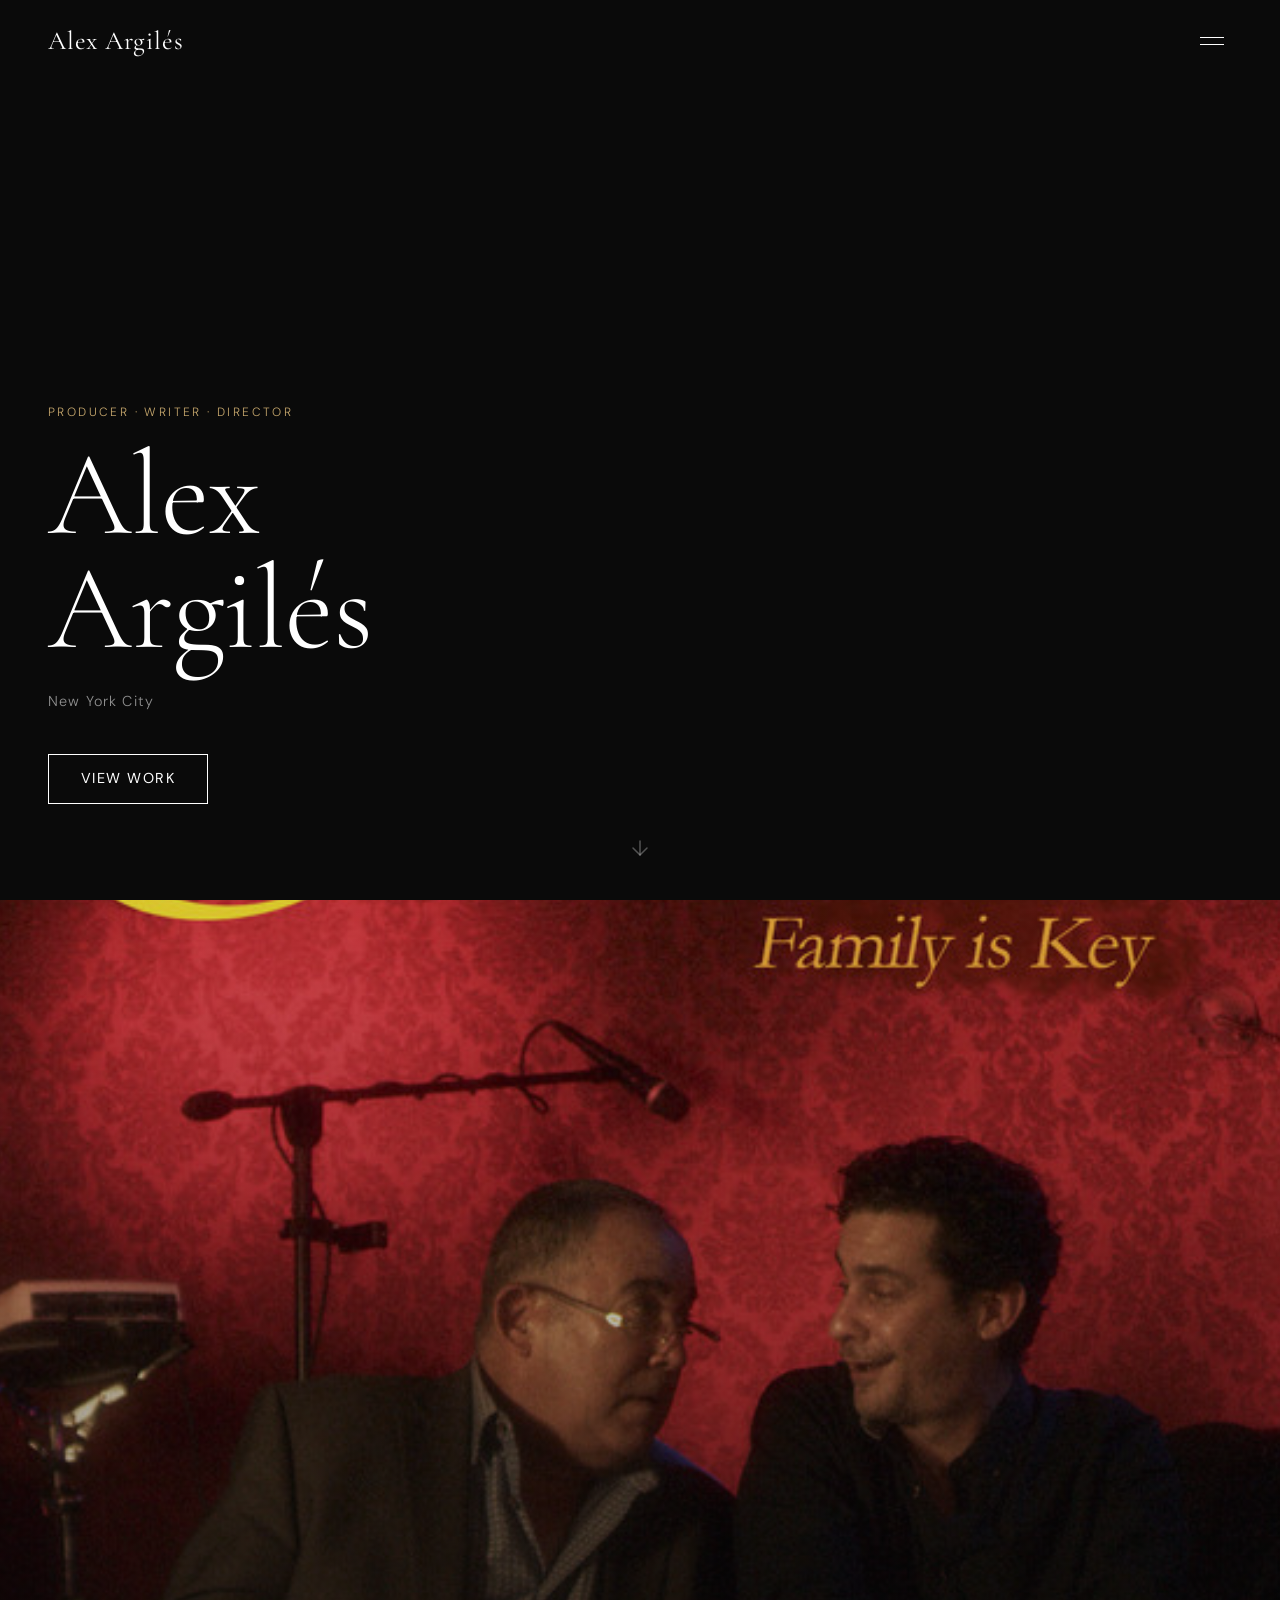
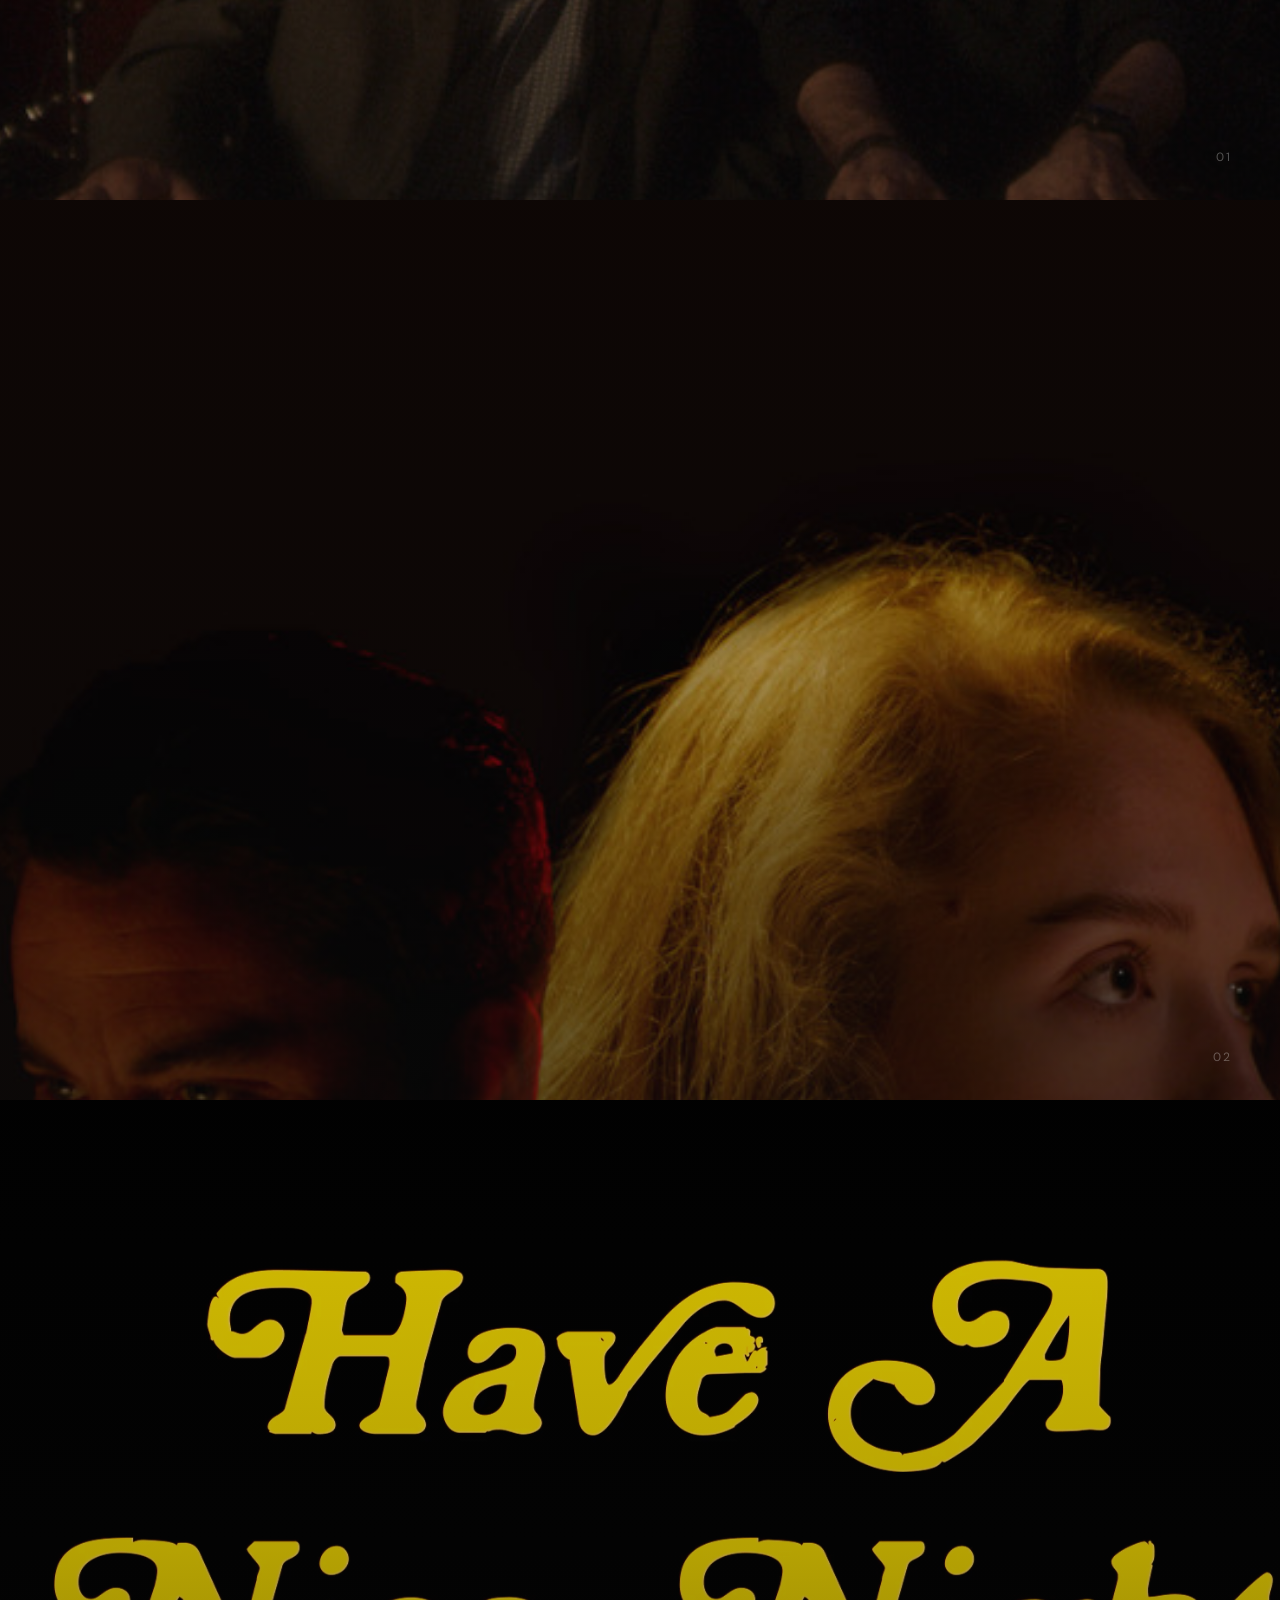
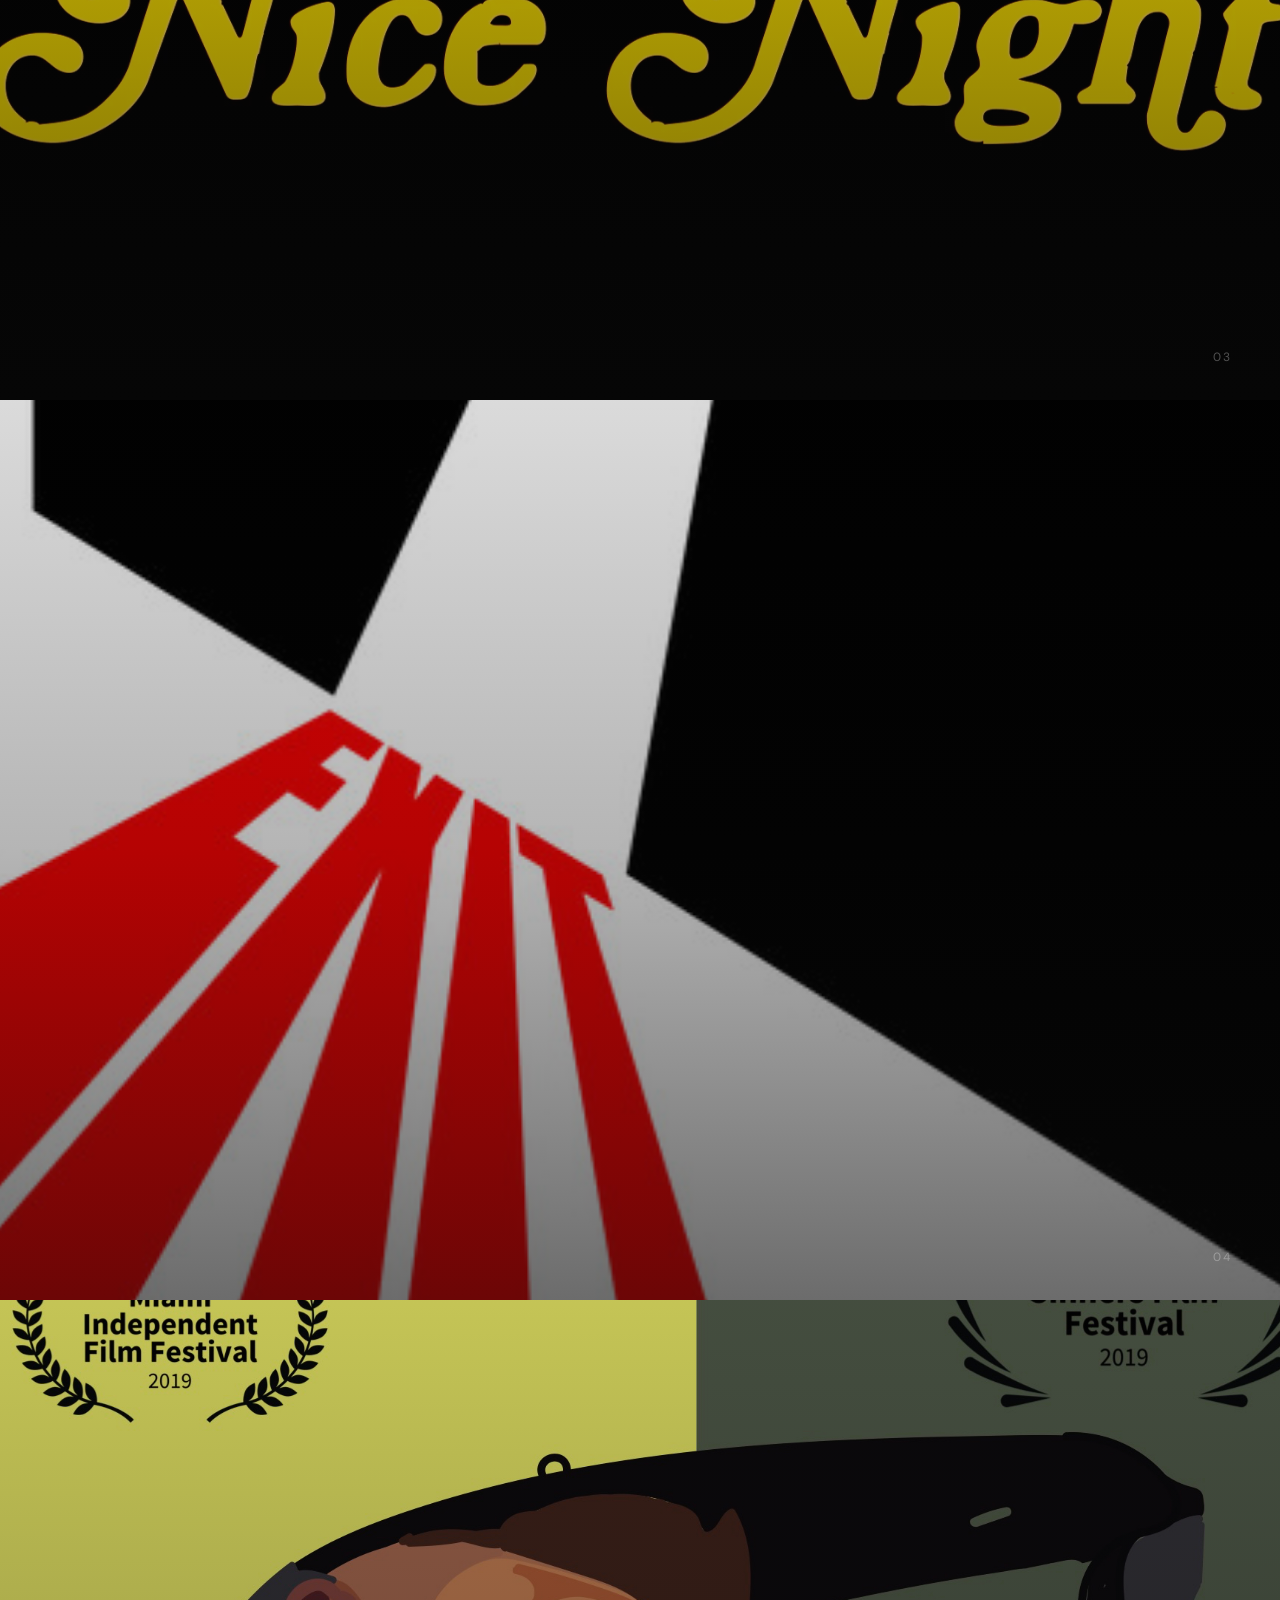
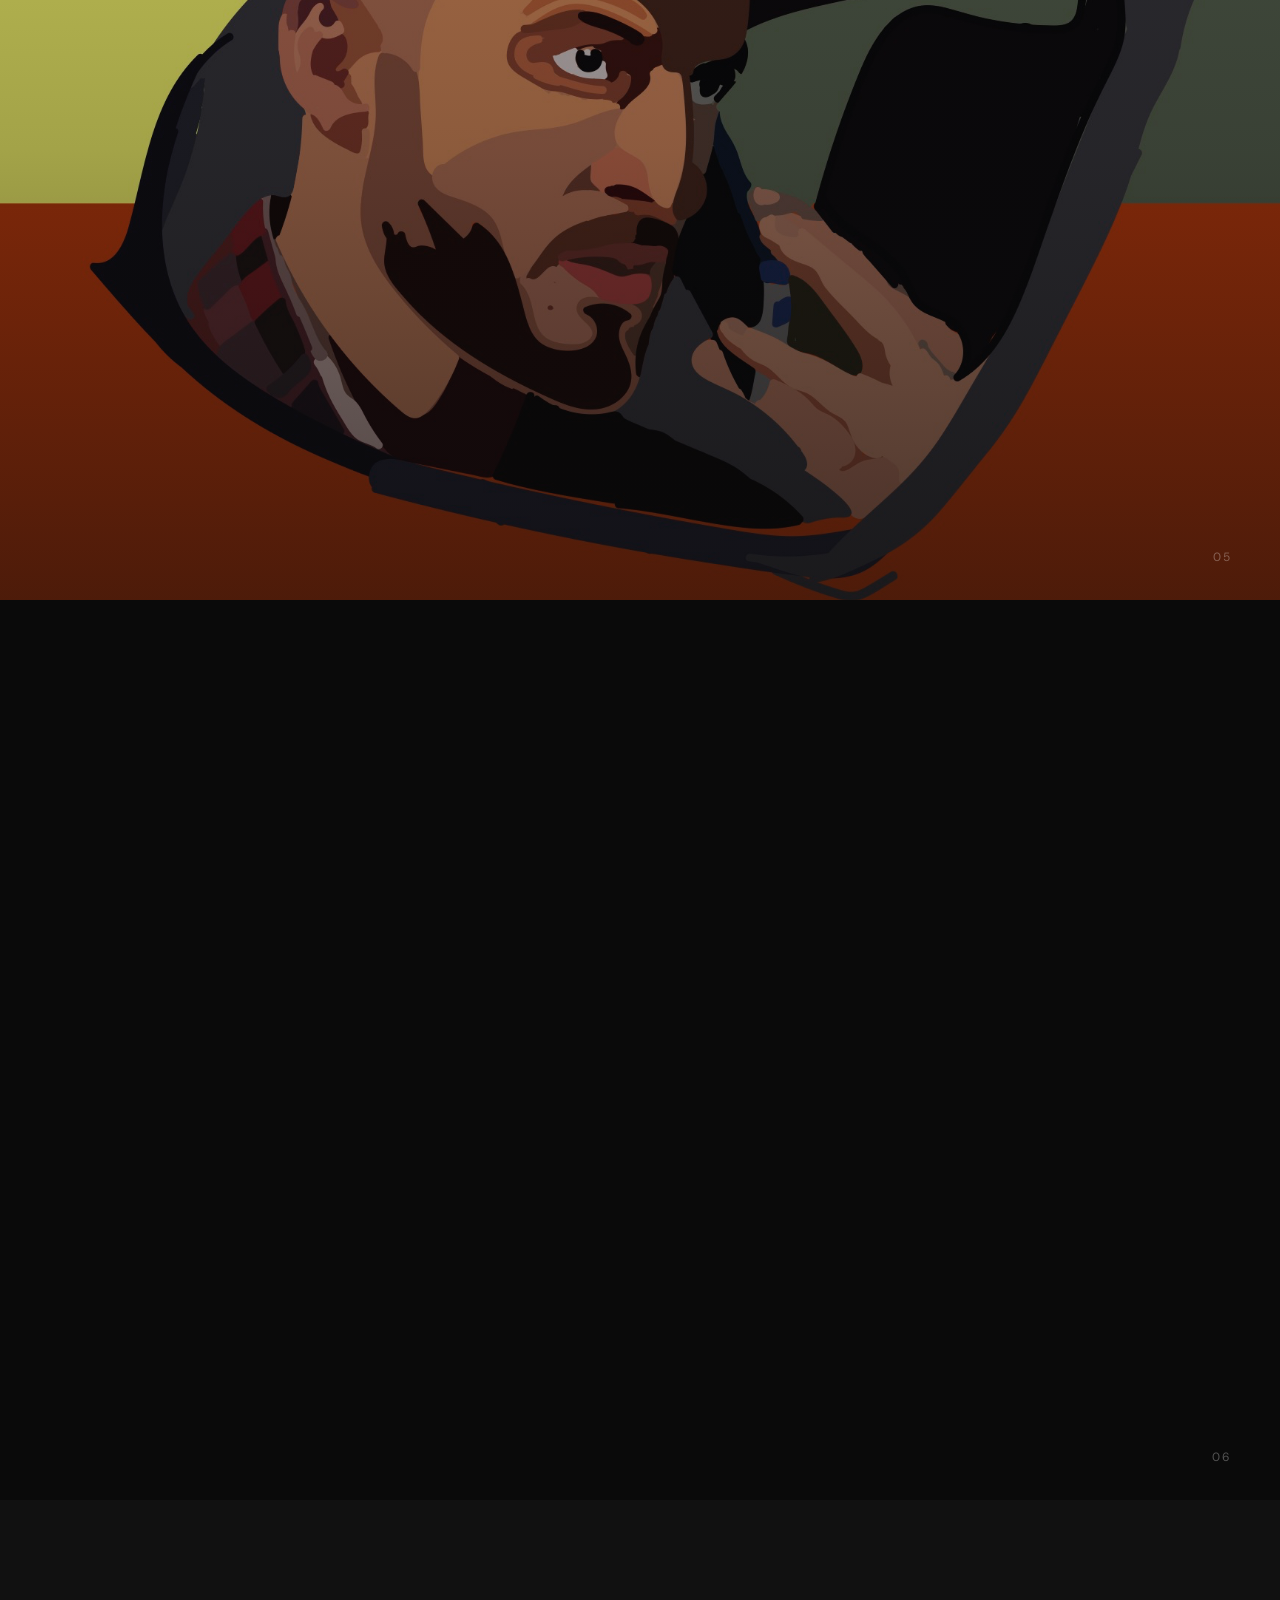
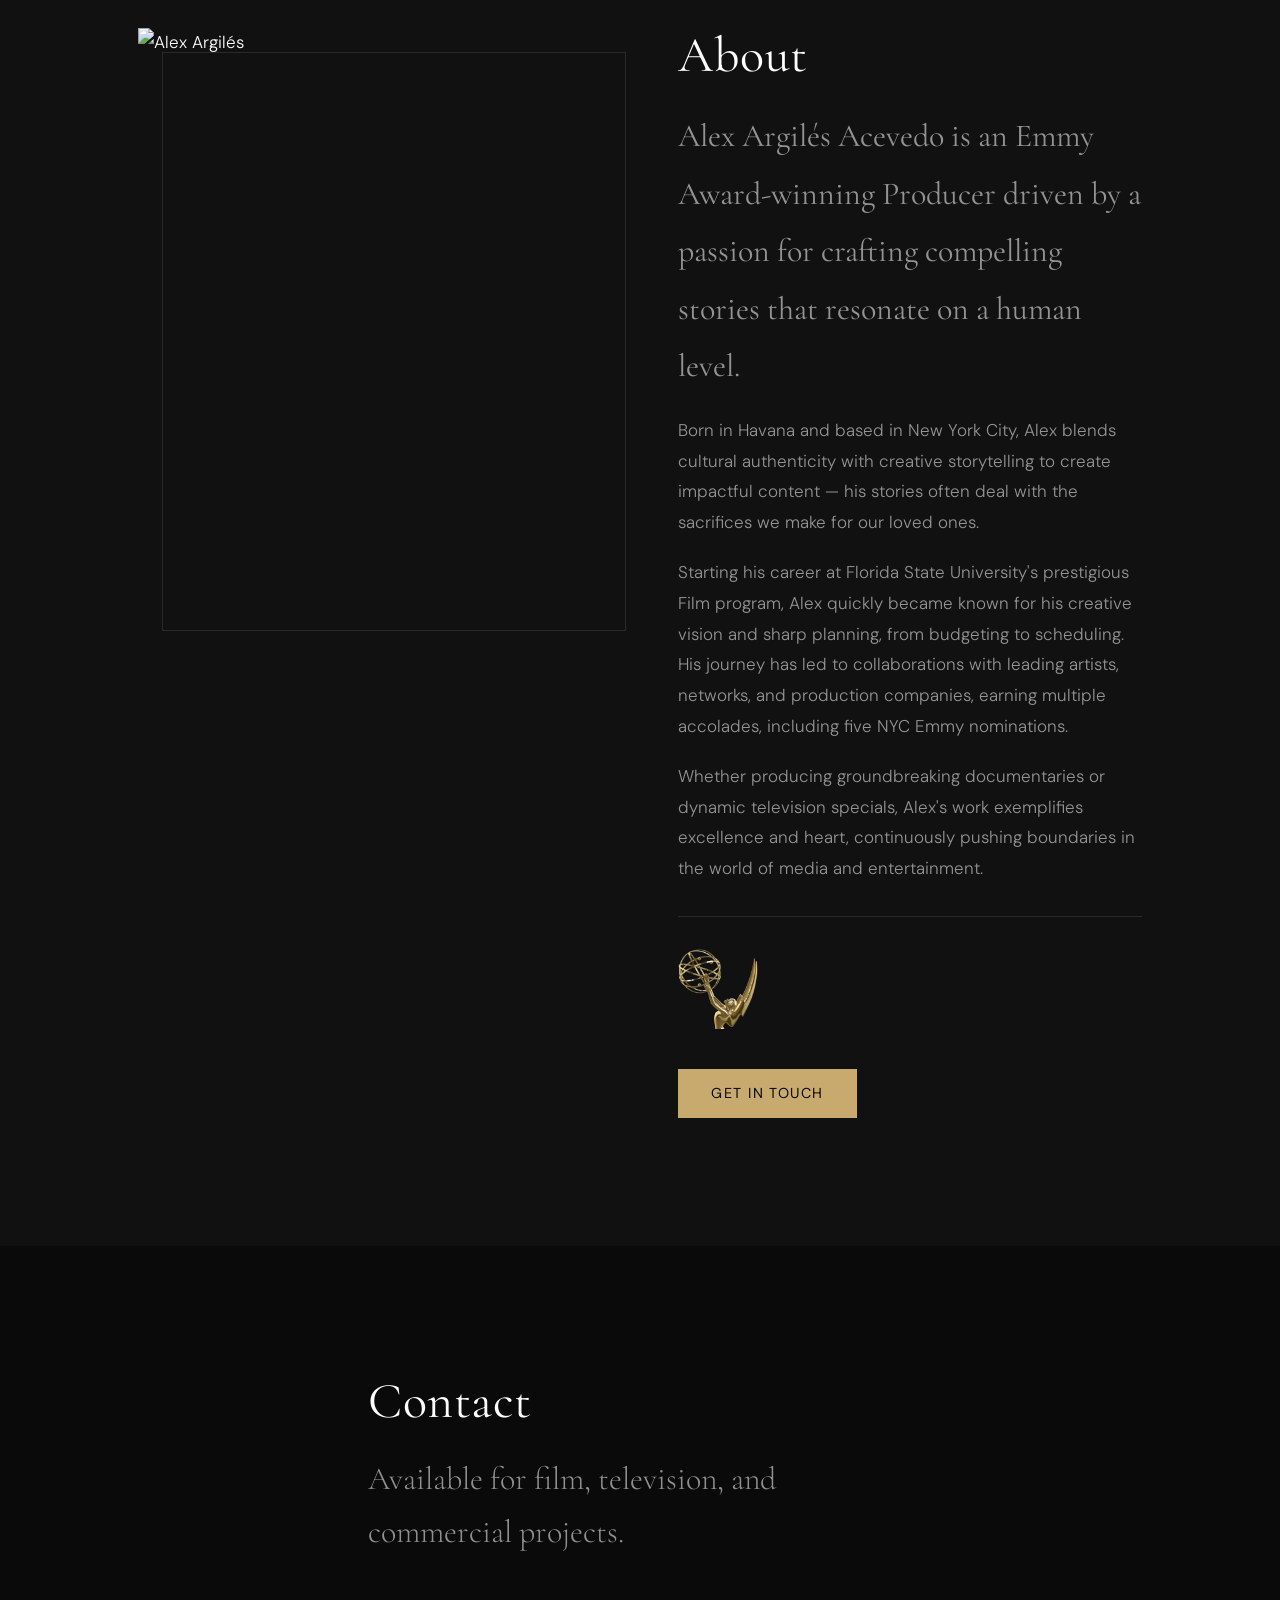
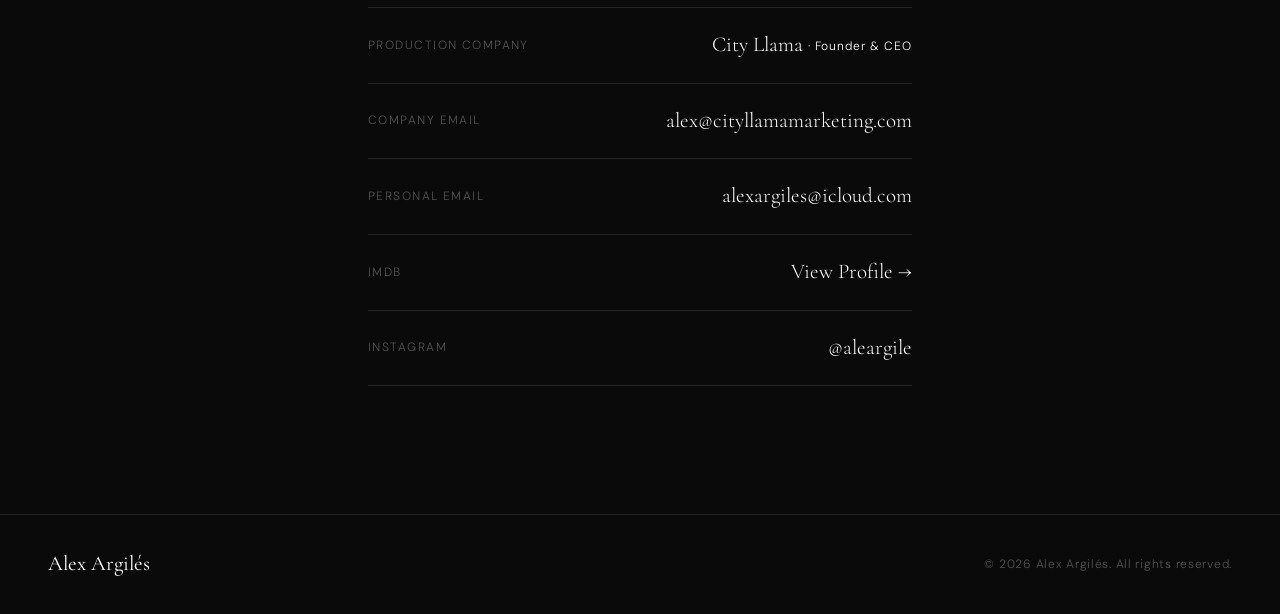
==== index.html @ 9d4dc23d "Add portrait photo to About section Co-Authored-By: Claude Sonnet 4.6 <noreply@anthropic.com>" ====
<!DOCTYPE html>
<html lang="en">
<head>
  <meta charset="UTF-8" />
  <meta name="viewport" content="width=device-width, initial-scale=1.0" />

  <!-- Primary SEO -->
  <title>Alex Argilés — Film Producer, Writer & Director</title>
  <meta name="description" content="Alex Argilés is a film producer, writer, and director based in New York City, crafting cinematic stories with depth and intention." />
  <meta name="author" content="Alex Argilés" />
  <meta name="robots" content="index, follow" />
  <link rel="canonical" href="https://www.alexargiles.com/" />

  <!-- Open Graph -->
  <meta property="og:type" content="website" />
  <meta property="og:url" content="https://www.alexargiles.com/" />
  <meta property="og:title" content="Alex Argilés — Film Producer, Writer & Director" />
  <meta property="og:description" content="Alex Argilés is a film producer, writer, and director based in New York City, crafting cinematic stories with depth and intention." />
  <meta property="og:image" content="https://www.alexargiles.com/images/og-image.png" />
  <meta property="og:image:width" content="1200" />
  <meta property="og:image:height" content="630" />
  <meta property="og:site_name" content="Alex Argilés" />
  <meta property="og:locale" content="en_US" />

  <!-- Twitter Card -->
  <meta name="twitter:card" content="summary_large_image" />
  <meta name="twitter:url" content="https://www.alexargiles.com/" />
  <meta name="twitter:title" content="Alex Argilés — Film Producer, Writer & Director" />
  <meta name="twitter:description" content="Alex Argilés is a film producer, writer, and director based in New York City, crafting cinematic stories with depth and intention." />
  <meta name="twitter:image" content="https://www.alexargiles.com/images/og-image.png" />

  <!-- Favicon -->
  <link rel="icon" type="image/png" href="/images/favicon.png" />
  <link rel="apple-touch-icon" href="/images/favicon.png" />

  <!-- Google Fonts -->
  <link rel="preconnect" href="https://fonts.googleapis.com" />
  <link rel="preconnect" href="https://fonts.gstatic.com" crossorigin />
  <link
    href="https://fonts.googleapis.com/css2?family=Cormorant+Garamond:ital,wght@0,300;0,400;0,500;0,600;1,300;1,400;1,500;1,600&family=DM+Sans:ital,opsz,wght@0,9..40,300;0,9..40,400;0,9..40,500;1,9..40,300&display=swap"
    rel="stylesheet"
  />

  <link rel="stylesheet" href="css/style.css" />
</head>
<body>

  <!-- ============================================================
       CUSTOM CURSOR — crosshair / film-frame reticle
  ============================================================ -->
  <!-- ============================================================
       PAGE LOADER
  ============================================================ -->
  <div class="loader" id="page-loader" aria-hidden="true">
    <div class="loader__inner">
      <span class="loader__name">Alex Argilés</span>
      <div class="loader__rule"></div>
    </div>
  </div>

  <div class="cursor__dot"   id="cursor-dot"   aria-hidden="true"></div>
  <div class="cursor__ring"  id="cursor-ring"  aria-hidden="true"></div>
  <div class="cursor__label" id="cursor-label" aria-hidden="true">VIEW</div>

  <!-- ============================================================
       NAV OVERLAY (fullscreen)
  ============================================================ -->
  <div class="nav-overlay" id="nav-overlay" aria-hidden="true">
    <ul class="nav-overlay__links" role="list">
      <li><a href="#work"    class="nav-overlay__link" data-label="01">Work</a></li>
      <li><a href="#about"   class="nav-overlay__link" data-label="02">About</a></li>
      <li><a href="#contact" class="nav-overlay__link" data-label="03">Contact</a></li>
    </ul>
    <p class="nav-overlay__location">New York City</p>
  </div>

  <!-- ============================================================
       HEADER
  ============================================================ -->
  <header class="site-header" id="site-header">
    <nav class="nav container" aria-label="Main navigation">
      <a href="#hero" class="nav__logo">Alex Argilés</a>
      <button class="nav__toggle" id="nav-toggle" aria-label="Toggle menu" aria-expanded="false">
        <span></span>
        <span></span>
      </button>
    </nav>
  </header>

  <main>

    <!-- ============================================================
         HERO
    ============================================================ -->
    <section class="hero" id="hero">
      <div class="hero__bg">
        <video
          class="hero__video"
          autoplay muted loop playsinline preload="auto"
          aria-hidden="true"
        >
          <source src="https://alexargiles-videos-portfolio.b-cdn.net/Home-Mozaic.mp4" type="video/mp4" />
        </video>
        <div class="hero__overlay"></div>
      </div>
      <div class="hero__content container">
        <p class="hero__eyebrow">Producer · Writer · Director</p>
        <h1 class="hero__title">Alex<br>Argilés</h1>
        <p class="hero__location">New York City</p>
        <a href="#work" class="btn btn--outline">View Work</a>
      </div>
      <a href="#work" class="hero__scroll" aria-label="Scroll to work">
        <svg width="24" height="24" viewBox="0 0 24 24" fill="none" stroke="currentColor" stroke-width="1.5" stroke-linecap="round" stroke-linejoin="round" aria-hidden="true">
          <line x1="12" y1="5" x2="12" y2="19"/>
          <polyline points="19 12 12 19 5 12"/>
        </svg>
      </a>
    </section>

    <!-- ============================================================
         WORK — full-viewport stacked panels
    ============================================================ -->
    <section id="work" class="work">

      <!-- 01 Clave (2020) -->
      <article class="project-panel" id="panel-clave">
        <div class="project-panel__bg">
          <img src="images/CLAVE-poster.jpg" alt="Clave" class="project-panel__img" loading="lazy" />
          <video class="project-panel__video" muted loop playsinline preload="none" aria-hidden="true">
            <source media="(max-width: 768px)" src="https://alexargiles-videos-portfolio.b-cdn.net/clave_bcgrnd_m.mp4" type="video/mp4" />
            <source src="https://alexargiles-videos-portfolio.b-cdn.net/clave_bcgrnd.mp4" type="video/mp4" />
          </video>
          <div class="project-panel__overlay"></div>
        </div>
        <div class="project-panel__content">
          <div class="project-panel__text">
            <h3 class="project-panel__title">'Clave'</h3>
            <p class="project-panel__role">Director · Writer</p>
            <p class="project-panel__year">2020</p>
          </div>
          <div class="project-panel__laurels">
            <img src="images/OFFICIAL SELECTION - Experimental Edge Film  Art Festival - CEFF Tallahassee - 2020.png" alt="Official Selection — CEFF Tallahassee 2020" class="laurel" loading="lazy" />
            <img src="images/OFFICIAL SELECTION - Middlesex Film Festival - 2020.png" alt="Official Selection — Middlesex Film Festival 2020" class="laurel" loading="lazy" />
            <img src="images/OFFICIAL SELECTION - Oxford Film Festival 24th Annual - 2021_Clave.png" alt="Official Selection — Oxford Film Festival 2021" class="laurel" loading="lazy" />
            <img src="images/WINNER - WorldFest-Houston International Film Festival - 2021_Clave.png" alt="Winner — WorldFest-Houston International Film Festival 2021" class="laurel" loading="lazy" />
          </div>
        </div>
        <span class="project-panel__index" aria-hidden="true">01</span>
      </article>

      <!-- 02 Under the Veil (2020) -->
      <article class="project-panel" id="panel-utv">
        <div class="project-panel__bg">
          <img src="images/UTV-poster_edited.jpg" alt="Under the Veil" class="project-panel__img" loading="lazy" />
          <video class="project-panel__video" muted loop playsinline preload="none" aria-hidden="true">
            <source media="(max-width: 768px)" src="https://alexargiles-videos-portfolio.b-cdn.net/UTV-Trailer_m.mp4" type="video/mp4" />
            <source src="https://alexargiles-videos-portfolio.b-cdn.net/UTV-Trailer.mp4" type="video/mp4" />
          </video>
          <div class="project-panel__overlay"></div>
        </div>
        <div class="project-panel__content">
          <div class="project-panel__text">
            <h3 class="project-panel__title">'Under the Veil'</h3>
            <p class="project-panel__role">Director · Producer</p>
            <p class="project-panel__year">2020</p>
          </div>
          <div class="project-panel__laurels">
            <img src="images/OFFICIAL SELECTION - Middlesex Film Festival - 2020_UTV.png" alt="Official Selection — Middlesex Film Festival 2020" class="laurel" loading="lazy" />
          </div>
        </div>
        <span class="project-panel__index" aria-hidden="true">02</span>
      </article>

      <!-- 03 Have a Nice Night (2020) -->
      <article class="project-panel" id="panel-hann">
        <div class="project-panel__bg">
          <img src="images/hann_poster.png" alt="Have a Nice Night" class="project-panel__img" loading="lazy" />
          <video class="project-panel__video" muted loop playsinline preload="none" aria-hidden="true">
            <source media="(max-width: 768px)" src="https://alexargiles-videos-portfolio.b-cdn.net/HANN-Trailer_m.mp4" type="video/mp4" />
            <source src="https://alexargiles-videos-portfolio.b-cdn.net/HANN-Trailer.mp4" type="video/mp4" />
          </video>
          <div class="project-panel__overlay"></div>
        </div>
        <div class="project-panel__content">
          <div class="project-panel__text">
            <h3 class="project-panel__title">'Have a Nice Night'</h3>
            <p class="project-panel__role">Editor · Producer</p>
            <p class="project-panel__year">2020</p>
          </div>
        </div>
        <span class="project-panel__index" aria-hidden="true">03</span>
      </article>

      <!-- 04 EXIT (2019) -->
      <article class="project-panel" id="panel-exit">
        <div class="project-panel__bg">
          <img src="images/exit-poster.jpg" alt="EXIT" class="project-panel__img" loading="lazy" />
          <video class="project-panel__video" muted loop playsinline preload="none" aria-hidden="true">
            <source media="(max-width: 768px)" src="https://alexargiles-videos-portfolio.b-cdn.net/EXIT_BCKGRND_m.mp4" type="video/mp4" />
            <source src="https://alexargiles-videos-portfolio.b-cdn.net/EXIT_BCKGRND.mp4" type="video/mp4" />
          </video>
          <div class="project-panel__overlay"></div>
        </div>
        <div class="project-panel__content">
          <div class="project-panel__text">
            <h3 class="project-panel__title">'EXIT'</h3>
            <p class="project-panel__role">Director · Writer · Producer</p>
            <p class="project-panel__year">2019</p>
          </div>
        </div>
        <span class="project-panel__index" aria-hidden="true">04</span>
      </article>

      <!-- 05 The Brother (2018) -->
      <article class="project-panel" id="panel-brother">
        <div class="project-panel__bg">
          <img src="images/TheBrother_edited.jpg" alt="The Brother" class="project-panel__img" loading="lazy" />
          <video class="project-panel__video" muted loop playsinline preload="none" aria-hidden="true">
            <source media="(max-width: 768px)" src="https://alexargiles-videos-portfolio.b-cdn.net/the_brother_bcgrnd_m.mp4" type="video/mp4" />
            <source src="https://alexargiles-videos-portfolio.b-cdn.net/the_brother_bcgrnd.mp4" type="video/mp4" />
          </video>
          <div class="project-panel__overlay"></div>
        </div>
        <div class="project-panel__content">
          <div class="project-panel__text">
            <h3 class="project-panel__title">'The Brother'</h3>
            <p class="project-panel__role">Director · Writer</p>
            <p class="project-panel__year">2018</p>
          </div>
          <div class="project-panel__laurels">
            <img src="images/OFFICIAL SELECTION - Experimental Edge Film  Art Festival - CEFF Tallahassee - 2020_TB.png" alt="Official Selection — CEFF Tallahassee 2020" class="laurel" loading="lazy" />
            <img src="images/OFFICIAL SELECTION - Miami Independent Film Festival - 2019_TB.png" alt="Official Selection — Miami Independent Film Festival 2019" class="laurel" loading="lazy" />
            <img src="images/OFFICIAL SELECTION - Saints and Sinners Film Festival - 2019_TB.png" alt="Official Selection — Saints and Sinners Film Festival 2019" class="laurel" loading="lazy" />
          </div>
        </div>
        <span class="project-panel__index" aria-hidden="true">05</span>
      </article>

      <!-- Emmy -->
      <article class="project-panel" id="panel-emmy">
        <div class="project-panel__bg">
          <video class="project-panel__video project-panel__video--primary" muted loop playsinline preload="metadata" aria-hidden="true">
            <source media="(max-width: 768px)" src="https://alexargiles-videos-portfolio.b-cdn.net/Sequence_EMMYS_HD_m.mp4" type="video/mp4" />
            <source src="https://alexargiles-videos-portfolio.b-cdn.net/Sequence_EMMYS_HD.mp4" type="video/mp4" />
          </video>
          <div class="project-panel__overlay"></div>
        </div>
        <div class="project-panel__content">
          <div class="project-panel__text">
            <h3 class="project-panel__title">'Emmy Awards'</h3>
            <p class="project-panel__role">Producer</p>
            <p class="project-panel__year">2023</p>
          </div>
        </div>
        <span class="project-panel__index" aria-hidden="true">06</span>
      </article>

    </section>

    <!-- ============================================================
         ABOUT
    ============================================================ -->
    <section class="section about" id="about">
      <div class="container about__grid">
        <div class="about__media reveal">
          <div class="about__image-wrap">
            <img src="images/about.JPG" alt="Alex Argilés" class="about__img" loading="lazy" />
          </div>
        </div>
        <div class="about__text reveal reveal--delay-1">
          <h2 class="section__title">About</h2>
          <p class="about__lead">
            Alex Argilés Acevedo is an Emmy Award-winning Producer driven by a passion for crafting compelling stories that resonate on a human level.
          </p>
          <p>
            Born in Havana and based in New York City, Alex blends cultural authenticity with creative storytelling to create impactful content — his stories often deal with the sacrifices we make for our loved ones.
          </p>
          <p>
            Starting his career at Florida State University's prestigious Film program, Alex quickly became known for his creative vision and sharp planning, from budgeting to scheduling. His journey has led to collaborations with leading artists, networks, and production companies, earning multiple accolades, including five NYC Emmy nominations.
          </p>
          <p>
            Whether producing groundbreaking documentaries or dynamic television specials, Alex's work exemplifies excellence and heart, continuously pushing boundaries in the world of media and entertainment.
          </p>
          <div class="about__accolades">
            <img src="images/Emmy.png" alt="Emmy Award" class="about__emmy" loading="lazy" />
          </div>
          <div class="about__cta">
            <a href="#contact" class="btn btn--primary">Get in Touch</a>
          </div>
        </div>
      </div>
    </section>

    <!-- ============================================================
         CONTACT
    ============================================================ -->
    <section class="section contact" id="contact">
      <div class="container contact__inner">
        <h2 class="section__title reveal">Contact</h2>
        <p class="contact__intro reveal reveal--delay-1">
          Available for film, television, and commercial projects.
        </p>
        <div class="contact__links reveal reveal--delay-2">
          <a href="https://www.cityllamamarketing.com" class="contact__item" target="_blank" rel="noopener" data-cursor-label="VISIT">
            <span class="contact__label">Production Company</span>
            <span class="contact__value">City Llama <span class="contact__role">· Founder &amp; CEO</span></span>
          </a>
          <a href="mailto:alex@cityllamamarketing.com" class="contact__item" data-cursor-label="WRITE">
            <span class="contact__label">Company Email</span>
            <span class="contact__value">alex@cityllamamarketing.com</span>
          </a>
          <a href="mailto:alexargiles@icloud.com" class="contact__item" data-cursor-label="WRITE">
            <span class="contact__label">Personal Email</span>
            <span class="contact__value">alexargiles@icloud.com</span>
          </a>
          <a href="https://www.imdb.com/name/nm10126351/" class="contact__item" target="_blank" rel="noopener" data-cursor-label="VISIT">
            <span class="contact__label">IMDb</span>
            <span class="contact__value">View Profile →</span>
          </a>
          <a href="https://www.instagram.com/aleargile" class="contact__item" target="_blank" rel="noopener" data-cursor-label="VISIT">
            <span class="contact__label">Instagram</span>
            <span class="contact__value">@aleargile</span>
          </a>
        </div>
      </div>
    </section>

  </main>

  <!-- ============================================================
       FOOTER
  ============================================================ -->
  <footer class="site-footer">
    <div class="container site-footer__inner">
      <p class="site-footer__name">Alex Argilés</p>
      <p class="site-footer__copy">&copy; <span id="footer-year"></span> Alex Argilés. All rights reserved.</p>
    </div>
  </footer>

  <script src="js/main.js"></script>
  <script defer src="/_vercel/insights/script.js"></script>
</body>
</html>
---- css/style.css ----
/* ============================================================
   DESIGN SYSTEM — CSS VARIABLES
============================================================ */
:root {
  --color-bg:          #0a0a0a;
  --color-bg-subtle:   #111111;
  --color-surface:     #1a1a1a;
  --color-border:      rgba(255, 255, 255, 0.1);

  --color-text:        #ffffff;
  --color-text-muted:  rgba(255, 255, 255, 0.55);
  --color-text-faint:  rgba(255, 255, 255, 0.3);

  --color-accent:      #c8a96e;
  --color-accent-dark: #9e7d44;

  --font-serif: 'Cormorant Garamond', Georgia, serif;
  --font-sans:  'DM Sans', system-ui, -apple-system, sans-serif;

  --text-xs:   clamp(0.694rem,  0.67rem  + 0.12vw, 0.75rem);
  --text-sm:   clamp(0.833rem,  0.8rem   + 0.17vw, 0.9rem);
  --text-base: clamp(1rem,      0.96rem  + 0.2vw,  1.063rem);
  --text-md:   clamp(1.2rem,    1.14rem  + 0.3vw,  1.313rem);
  --text-lg:   clamp(1.44rem,   1.35rem  + 0.45vw, 1.625rem);
  --text-xl:   clamp(1.728rem,  1.6rem   + 0.64vw, 2rem);
  --text-2xl:  clamp(2.074rem,  1.89rem  + 0.92vw, 2.5rem);
  --text-3xl:  clamp(2.488rem,  2.22rem  + 1.34vw, 3.125rem);
  --text-4xl:  clamp(3rem,      2.6rem   + 2vw,    4.5rem);
  --text-hero: clamp(4.5rem,    3.5rem   + 5vw,    9rem);

  --space-2:  0.5rem;
  --space-3:  0.75rem;
  --space-4:  1rem;
  --space-5:  1.25rem;
  --space-6:  1.5rem;
  --space-8:  2rem;
  --space-10: 2.5rem;
  --space-12: 3rem;
  --space-16: 4rem;
  --space-20: 5rem;
  --space-24: 6rem;
  --space-32: 8rem;

  --container-max: 1280px;
  --container-pad: clamp(1.25rem, 5vw, 3rem);

  --ease-out:    cubic-bezier(0.16, 1, 0.3, 1);
  --ease-in-out: cubic-bezier(0.45, 0, 0.55, 1);
  --dur-fast:    150ms;
  --dur-base:    300ms;
  --dur-slow:    600ms;

  --border: 1px solid var(--color-border);
}

/* ============================================================
   PAGE LOADER — cinema curtain wipe
============================================================ */
.loader {
  position: fixed;
  inset: 0;
  z-index: 9999;
  background: var(--color-bg);
  display: flex;
  align-items: center;
  justify-content: center;
  /* Slide off to the right on dismiss */
  transition: transform 0.9s cubic-bezier(0.76, 0, 0.24, 1),
              visibility 0.9s;
}

.loader.is-hidden {
  transform: translateX(100%);
  visibility: hidden;
  pointer-events: none;
}

.loader__inner {
  display: flex;
  flex-direction: column;
  align-items: center;
  gap: var(--space-4);
}

.loader__name {
  font-family: var(--font-serif);
  font-size: clamp(1.8rem, 5vw, 3rem);
  font-weight: 300;
  letter-spacing: 0.12em;
  color: var(--color-text);
  opacity: 0;
  animation: loader-name-in 0.9s var(--ease-out) 0.15s forwards;
}

@keyframes loader-name-in {
  from { opacity: 0; transform: translateY(6px); }
  to   { opacity: 1; transform: translateY(0); }
}

/* Thin gold rule beneath the name — fades in after the name */
.loader__rule {
  width: 0;
  height: 1px;
  background: var(--color-accent);
  animation: loader-rule-in 0.7s var(--ease-out) 0.7s forwards;
}

@keyframes loader-rule-in {
  from { width: 0; opacity: 0; }
  to   { width: clamp(80px, 15vw, 140px); opacity: 1; }
}

/* ============================================================
   RESET & BASE
============================================================ */
*, *::before, *::after {
  box-sizing: border-box;
  margin: 0;
  padding: 0;
  cursor: none !important;   /* hand off to custom cursor */
}

html {
  scroll-behavior: smooth;
  -webkit-text-size-adjust: 100%;
}

body {
  background-color: var(--color-bg);
  color: var(--color-text);
  font-family: var(--font-sans);
  font-size: var(--text-base);
  font-weight: 300;
  line-height: 1.65;
  overflow-x: hidden;
  -webkit-font-smoothing: antialiased;
  -moz-osx-font-smoothing: grayscale;
}

img, video { display: block; max-width: 100%; height: auto; }
a { color: inherit; text-decoration: none; }
ul, ol { list-style: none; }
button { background: none; border: none; font: inherit; color: inherit; }

/* ============================================================
   CUSTOM CURSOR — dot + lagging ring
============================================================ */
.cursor__dot,
.cursor__ring {
  position: fixed;
  top: 0;
  left: 0;
  border-radius: 50%;
  pointer-events: none;
  opacity: 0;
  will-change: transform;
  transition: opacity var(--dur-base);
}

/* Dot — snaps instantly to mouse */
.cursor__dot {
  width: 6px;
  height: 6px;
  background: #fff;
  z-index: 9999;
  transition: opacity var(--dur-base),
              background var(--dur-fast),
              width  var(--dur-fast),
              height var(--dur-fast);
}

/* Ring — lerps behind via JS */
.cursor__ring {
  width: 44px;
  height: 44px;
  border: 1.5px solid rgba(255, 255, 255, 0.65);
  background: transparent;
  z-index: 9998;
  transition: opacity var(--dur-base),
              width        var(--dur-slow) var(--ease-out),
              height       var(--dur-slow) var(--ease-out),
              border-color var(--dur-fast);
}

.cursor__dot.is-visible,
.cursor__ring.is-visible { opacity: 1; }

/* Hover — ring expands and turns gold; dot turns gold */
.cursor__ring.is-hover { width: 64px; height: 64px; border-color: var(--color-accent); }
.cursor__dot.is-hover  { background: var(--color-accent); }

/* Click — ring compresses */
.cursor__ring.is-click { width: 32px; height: 32px; }
.cursor__dot.is-click  { width: 4px;  height: 4px; background: var(--color-accent); }

/* VIEW label — appears next to ring when over a project panel */
.cursor__label {
  position: fixed;
  top: 0;
  left: 0;
  pointer-events: none;
  z-index: 9999;
  font-family: var(--font-sans);
  font-size: 0.6rem;
  font-weight: 500;
  letter-spacing: 0.22em;
  text-transform: uppercase;
  color: var(--color-accent);
  opacity: 0;
  will-change: transform;
  transition: opacity 200ms var(--ease-out);
  white-space: nowrap;
}
.cursor__label.is-visible { opacity: 1; }

/* Hide on touch devices */
@media (hover: none) {
  .cursor__dot,
  .cursor__ring,
  .cursor__label { display: none; }
}

/* ============================================================
   NAV OVERLAY — fullscreen menu
============================================================ */
.nav-overlay {
  position: fixed;
  inset: 0;
  z-index: 90;
  background: rgba(10, 10, 10, 0.97);
  display: flex;
  flex-direction: column;
  align-items: center;
  justify-content: center;
  opacity: 0;
  pointer-events: none;
  transition: opacity var(--dur-base) var(--ease-out);
}
.nav-overlay.is-open {
  opacity: 1;
  pointer-events: auto;
}

.nav-overlay__links {
  display: flex;
  flex-direction: column;
  align-items: center;
  gap: var(--space-4);
}

.nav-overlay__link {
  position: relative;
  font-family: var(--font-serif);
  font-size: clamp(3rem, 8vw, 6rem);
  font-weight: 300;
  font-style: italic;
  color: var(--color-text-muted);
  letter-spacing: 0.02em;
  line-height: 1.1;
  transition: color var(--dur-fast);
  /* stagger animation */
  opacity: 0;
  transform: translateY(20px);
  transition: color var(--dur-fast),
              opacity var(--dur-slow) var(--ease-out),
              transform var(--dur-slow) var(--ease-out);
}
.nav-overlay__link::before {
  content: attr(data-label);
  position: absolute;
  left: -2.5rem;
  top: 50%;
  transform: translateY(-50%);
  font-family: var(--font-sans);
  font-style: normal;
  font-size: var(--text-xs);
  letter-spacing: 0.12em;
  color: var(--color-accent);
  opacity: 0;
  transition: opacity var(--dur-base);
}
.nav-overlay__link:hover { color: var(--color-text); }
.nav-overlay__link:hover::before { opacity: 1; }

/* Animate links in when overlay opens */
.nav-overlay.is-open .nav-overlay__link {
  opacity: 1;
  transform: translateY(0);
}
.nav-overlay.is-open .nav-overlay__link:nth-child(1) { transition-delay: 60ms; }
.nav-overlay.is-open .nav-overlay__link:nth-child(2) { transition-delay: 120ms; }
.nav-overlay.is-open .nav-overlay__link:nth-child(3) { transition-delay: 180ms; }

.nav-overlay__location {
  position: absolute;
  bottom: var(--space-8);
  left: var(--container-pad);
  font-family: var(--font-sans);
  font-size: var(--text-xs);
  letter-spacing: 0.14em;
  text-transform: uppercase;
  color: var(--color-text-faint);
}

/* ============================================================
   HEADER
============================================================ */
.site-header {
  position: fixed;
  top: 0;
  left: 0;
  right: 0;
  z-index: 100;
  padding-block: var(--space-5);
  transition: background var(--dur-base) var(--ease-out),
              padding var(--dur-base) var(--ease-out);
}
.site-header.scrolled {
  background: rgba(10, 10, 10, 0.92);
  backdrop-filter: blur(12px);
  -webkit-backdrop-filter: blur(12px);
  padding-block: var(--space-4);
  border-bottom: var(--border);
}

.nav {
  display: flex;
  align-items: center;
  justify-content: space-between;
}

.nav__logo {
  font-family: var(--font-serif);
  font-size: var(--text-lg);
  font-weight: 400;
  letter-spacing: 0.03em;
  transition: color var(--dur-fast);
  z-index: 101; /* above overlay */
  position: relative;
}
.nav__logo:hover { color: var(--color-accent); }

/* Hamburger — always visible, no desktop nav links */
.nav__toggle {
  display: flex;
  flex-direction: column;
  gap: 6px;
  padding: var(--space-2);
  z-index: 101;
  position: relative;
}
.nav__toggle span {
  display: block;
  width: 24px;
  height: 1px;
  background: var(--color-text);
  transition: transform var(--dur-base) var(--ease-out),
              opacity var(--dur-base);
  transform-origin: center;
}
.nav__toggle[aria-expanded="true"] span:nth-child(1) {
  transform: translateY(3.5px) rotate(45deg);
}
.nav__toggle[aria-expanded="true"] span:nth-child(2) {
  transform: translateY(-3.5px) rotate(-45deg);
}

/* ============================================================
   UTILITIES
============================================================ */
.container {
  width: 100%;
  max-width: var(--container-max);
  margin-inline: auto;
  padding-inline: var(--container-pad);
}

.section {
  padding-block: clamp(var(--space-16), 10vw, var(--space-32));
}

.section__title {
  font-family: var(--font-serif);
  font-size: var(--text-3xl);
  font-weight: 400;
  line-height: 1.1;
  letter-spacing: 0.01em;
}

.section__subtitle {
  font-family: var(--font-sans);
  font-size: var(--text-sm);
  font-weight: 400;
  color: var(--color-accent);
  letter-spacing: 0.12em;
  text-transform: uppercase;
  margin-top: var(--space-3);
}

.btn {
  display: inline-flex;
  align-items: center;
  gap: var(--space-2);
  padding: var(--space-3) var(--space-8);
  font-family: var(--font-sans);
  font-size: var(--text-sm);
  font-weight: 400;
  letter-spacing: 0.1em;
  text-transform: uppercase;
  transition: background var(--dur-base) var(--ease-out),
              color var(--dur-base) var(--ease-out),
              border-color var(--dur-base) var(--ease-out);
}
.btn--primary {
  background: var(--color-accent);
  color: var(--color-bg);
  border: 1px solid var(--color-accent);
}
.btn--primary:hover {
  background: var(--color-accent-dark);
  border-color: var(--color-accent-dark);
}
.btn--outline {
  background: transparent;
  color: var(--color-text);
  border: 1px solid var(--color-text);
}
.btn--outline:hover {
  background: var(--color-text);
  color: var(--color-bg);
}

/* ============================================================
   HERO
============================================================ */
.hero {
  position: relative;
  min-height: 100svh;
  display: flex;
  flex-direction: column;
  align-items: flex-start;
  justify-content: flex-end;
  overflow: hidden;
}

.hero__bg {
  position: absolute;
  inset: 0;
  background: var(--color-bg);
}

.hero__video {
  position: absolute;
  inset: 0;
  width: 100%;
  height: 100%;
  object-fit: cover;
  opacity: 0;
  transition: opacity 1.2s var(--ease-out);
}
.hero__video.loaded { opacity: 1; }

.hero__overlay {
  position: absolute;
  inset: 0;
  background: linear-gradient(
    to bottom,
    rgba(10,10,10,0.2) 0%,
    rgba(10,10,10,0.0) 40%,
    rgba(10,10,10,0.75) 100%
  );
}

.hero__content {
  position: relative;
  z-index: 1;
  padding-bottom: clamp(var(--space-16), 10vw, var(--space-24));
}

.hero__eyebrow {
  font-family: var(--font-sans);
  font-size: var(--text-xs);
  letter-spacing: 0.2em;
  text-transform: uppercase;
  color: var(--color-accent);
  margin-bottom: var(--space-4);
}

.hero__title {
  font-family: var(--font-serif);
  font-size: var(--text-hero);
  font-weight: 300;
  line-height: 0.95;
  letter-spacing: -0.01em;
  margin-bottom: var(--space-6);
}

.hero__location {
  font-size: var(--text-sm);
  font-weight: 300;
  color: var(--color-text-muted);
  letter-spacing: 0.08em;
  margin-bottom: var(--space-10);
}

.hero__scroll {
  position: absolute;
  bottom: var(--space-8);
  left: 50%;
  transform: translateX(-50%);
  z-index: 1;
  color: var(--color-text-faint);
  animation: bounce 2.4s var(--ease-in-out) infinite;
  transition: color var(--dur-fast);
}
.hero__scroll:hover { color: var(--color-accent); }

@keyframes bounce {
  0%, 100% { transform: translateX(-50%) translateY(0); }
  50%       { transform: translateX(-50%) translateY(6px); }
}

/* ============================================================
   WORK — full-viewport project panels
============================================================ */
.work { background: var(--color-bg); }

.project-panel {
  position: relative;
  width: 100%;
  height: 100svh;
  overflow: hidden;
}

/* Inset border frame — fades in on hover to signal clickability */
.project-panel::before {
  content: '';
  position: absolute;
  inset: 20px;
  border: 1px solid rgba(255, 255, 255, 0);
  z-index: 3;
  pointer-events: none;
  transition: border-color 400ms var(--ease-out);
}
.project-panel:hover::before {
  border-color: rgba(255, 255, 255, 0.2);
}

/* Background layer */
.project-panel__bg {
  position: absolute;
  inset: 0;
}

.project-panel__img {
  position: absolute;
  inset: 0;
  width: 100%;
  height: 100%;
  object-fit: cover;
  transition: opacity var(--dur-base) var(--ease-out),
              transform 8s linear;
  transform: scale(1.04); /* slight zoom on load, settle to 1 */
}
.project-panel.is-active .project-panel__img {
  transform: scale(1);
}

.project-panel__video {
  position: absolute;
  inset: 0;
  width: 100%;
  height: 100%;
  object-fit: cover;
  opacity: 0;
  transition: opacity var(--dur-slow) var(--ease-out);
}
/* Video-only panels (no poster image) */
.project-panel__video--primary {
  opacity: 1;
}
/* Fade image out, video in when panel is active */
.project-panel.is-active .project-panel__img { opacity: 0; }
.project-panel.is-active .project-panel__video:not(.project-panel__video--primary) {
  opacity: 1;
}

.project-panel__overlay {
  position: absolute;
  inset: 0;
  background: linear-gradient(
    to bottom,
    rgba(10,10,10,0.15) 0%,
    rgba(10,10,10,0.3) 50%,
    rgba(10,10,10,0.6) 100%
  );
}

/* Content — full-panel overlay, children positioned independently */
.project-panel__content {
  position: absolute;
  inset: 0;
  z-index: 2;
  opacity: 0;
  transition: opacity var(--dur-slow) var(--ease-out);
}
.project-panel.is-active .project-panel__content {
  opacity: 1;
}

/* Title / role / year — dead centre */
.project-panel__text {
  position: absolute;
  top: 50%;
  left: 50%;
  transform: translate(-50%, calc(-50% + 16px));
  display: flex;
  flex-direction: column;
  align-items: center;
  text-align: center;
  gap: var(--space-2);
  width: 90%;
  transition: transform var(--dur-slow) var(--ease-out);
}
.project-panel.is-active .project-panel__text {
  transform: translate(-50%, -50%);
}

/* Three-line Landia-style text stack */
.project-panel__text { display: flex; flex-direction: column; align-items: center; gap: var(--space-2); }

.project-panel__title {
  font-family: var(--font-serif);
  font-size: clamp(2.5rem, 6vw, 5.5rem);
  font-weight: 400;
  font-style: italic;
  line-height: 1.05;
  color: var(--color-text);
  letter-spacing: 0.01em;
}

.project-panel__role {
  font-family: var(--font-sans);
  font-size: clamp(1.1rem, 2.5vw, 2rem);
  font-weight: 400;
  font-style: italic;
  letter-spacing: 0.06em;
  /* outlined / hollow text */
  -webkit-text-stroke: 1px rgba(255, 255, 255, 0.75);
  color: transparent;
}

.project-panel__year {
  font-family: var(--font-sans);
  font-size: var(--text-sm);
  font-weight: 500;
  letter-spacing: 0.2em;
  text-transform: uppercase;
  color: var(--color-accent);
  margin-top: var(--space-2);
}

/* Festival laurels — pinned to bottom of panel */
.project-panel__laurels {
  position: absolute;
  bottom: clamp(var(--space-8), 6vh, var(--space-16));
  left: 50%;
  transform: translateX(-50%);
  display: flex;
  justify-content: center;
  flex-wrap: wrap;
  gap: var(--space-4);
  width: 90%;
}
.project-panel__laurels .laurel {
  height: 72px;
  width: auto;
  object-fit: contain;
  opacity: 0.8;
  filter: brightness(1.1);
  transition: opacity var(--dur-fast);
}
.project-panel.is-active .project-panel__laurels .laurel {
  opacity: 0.95;
}

/* Emmy badge — sits at bottom like laurels */
.project-panel__emmy-badge {
  position: absolute;
  bottom: clamp(var(--space-8), 6vh, var(--space-16));
  left: 50%;
  transform: translateX(-50%);
}
.project-panel__emmy-badge a {
  display: block;
  transition: transform var(--dur-base) var(--ease-out),
              filter var(--dur-base);
}
.project-panel__emmy-badge a:hover {
  transform: scale(1.08);
  filter: brightness(1.2);
}
.project-panel__emmy-badge img {
  height: 160px;
  width: auto;
  object-fit: contain;
  filter: brightness(1.1);
}

/* Panel index number — bottom right corner */
.project-panel__index {
  position: absolute;
  bottom: var(--space-8);
  right: var(--container-pad);
  z-index: 3;
  font-family: var(--font-sans);
  font-size: var(--text-xs);
  letter-spacing: 0.16em;
  color: var(--color-text-faint);
  font-weight: 400;
}

/* ============================================================
   ABOUT
============================================================ */
.about { background: var(--color-bg-subtle); }

.about__grid {
  display: grid;
  grid-template-columns: 1fr 1fr;
  gap: clamp(var(--space-12), 6vw, var(--space-20));
  max-width: 1100px;
  align-items: start;
}

.about__media {
  display: flex;
  flex-direction: column;
  gap: var(--space-4);
}

.about__image-wrap {
  position: relative;
}
.about__image-wrap::before {
  content: '';
  position: absolute;
  inset: var(--space-6) calc(var(--space-6) * -1) calc(var(--space-6) * -1) var(--space-6);
  border: var(--border);
  z-index: 0;
  pointer-events: none;
}

.about__img {
  position: relative;
  z-index: 1;
  width: 100%;
  object-fit: cover;
  aspect-ratio: 4 / 5;
  filter: grayscale(15%);
  transition: filter var(--dur-slow);
}
.about__img:hover { filter: grayscale(0%); }

.about__reel-wrap {
  position: relative;
  aspect-ratio: 16 / 9;
  overflow: hidden;
  background: var(--color-surface);
}
.about__reel {
  width: 100%;
  height: 100%;
  object-fit: cover;
  display: none;
}
.about__reel.playing { display: block; }

.about__reel-toggle {
  position: absolute;
  inset: 0;
  display: flex;
  align-items: center;
  justify-content: center;
  gap: var(--space-3);
  font-family: var(--font-sans);
  font-size: var(--text-xs);
  letter-spacing: 0.12em;
  text-transform: uppercase;
  color: var(--color-text);
  background: rgba(10,10,10,0.6);
  backdrop-filter: blur(4px);
  transition: background var(--dur-base);
}
.about__reel-toggle:hover { background: rgba(10,10,10,0.8); }
.about__reel-toggle.hidden { display: none; }

.about__text .section__title { margin-bottom: var(--space-6); }

.about__lead {
  font-family: var(--font-serif);
  font-size: var(--text-xl);
  font-weight: 400;
  line-height: 1.4;
  margin-bottom: var(--space-6);
}
.about__text p {
  color: var(--color-text-muted);
  margin-bottom: var(--space-5);
  line-height: 1.8;
}
.about__accolades {
  display: flex;
  align-items: center;
  gap: var(--space-6);
  margin-top: var(--space-8);
  padding-top: var(--space-8);
  border-top: var(--border);
}
.about__emmy {
  height: 80px;
  width: auto;
  object-fit: contain;
  filter: grayscale(20%);
  transition: filter var(--dur-base);
}
.about__emmy:hover { filter: grayscale(0%); }
.about__cta {
  display: flex;
  flex-wrap: wrap;
  gap: var(--space-4);
  margin-top: var(--space-10);
}

/* ============================================================
   CONTACT
============================================================ */
.contact { background: var(--color-bg); }
.contact__inner { max-width: 640px; }

.contact__intro {
  font-family: var(--font-serif);
  font-size: var(--text-xl);
  font-weight: 300;
  color: var(--color-text-muted);
  margin-top: var(--space-6);
  margin-bottom: var(--space-12);
}

.contact__links { display: flex; flex-direction: column; }

.contact__item {
  display: flex;
  justify-content: space-between;
  align-items: center;
  padding-block: var(--space-5);
  border-bottom: var(--border);
  transition: color var(--dur-fast);
}
.contact__item:first-child { border-top: var(--border); }
.contact__item:hover { color: var(--color-accent); }

.contact__label {
  font-size: var(--text-xs);
  letter-spacing: 0.12em;
  text-transform: uppercase;
  color: var(--color-text-faint);
  transition: color var(--dur-fast);
}
.contact__item:hover .contact__label { color: var(--color-accent); }

.contact__value {
  font-family: var(--font-serif);
  font-size: var(--text-md);
}

.contact__role {
  font-family: var(--font-sans);
  font-size: var(--text-xs);
  letter-spacing: 0.08em;
  color: inherit;
  vertical-align: middle;
}


/* ============================================================
   FOOTER
============================================================ */
.site-footer {
  border-top: var(--border);
  padding-block: var(--space-8);
}
.site-footer__inner {
  display: flex;
  justify-content: space-between;
  align-items: center;
  flex-wrap: wrap;
  gap: var(--space-4);
}
.site-footer__name {
  font-family: var(--font-serif);
  font-size: var(--text-md);
  font-weight: 400;
}
.site-footer__copy {
  font-size: var(--text-xs);
  color: var(--color-text-faint);
  letter-spacing: 0.06em;
}

/* ============================================================
   SCROLL REVEAL
============================================================ */
.reveal {
  opacity: 0;
  transform: translateY(24px);
  transition: opacity var(--dur-slow) var(--ease-out),
              transform var(--dur-slow) var(--ease-out);
}
.reveal.visible { opacity: 1; transform: translateY(0); }
.reveal--delay-1 { transition-delay: 100ms; }
.reveal--delay-2 { transition-delay: 200ms; }
.reveal--delay-3 { transition-delay: 300ms; }

/* ============================================================
   RESPONSIVE
============================================================ */
@media (max-width: 768px) {
  /* ── Scroll snap — one panel at a time ── */
  html {
    scroll-snap-type: y mandatory;
  }

  /* Hero + project panels: must stop at each one */
  .hero,
  .project-panel {
    scroll-snap-align: start;
    scroll-snap-stop: always;
  }

  /* About + contact: snap to top but allow scrolling within */
  .about,
  .contact {
    scroll-snap-align: start;
  }

  /* ── Hero: full viewport, text at top as its own zone ── */
  .hero {
    min-height: 100svh;
    justify-content: flex-start;
    align-items: center;
  }
  .hero__overlay {
    background: linear-gradient(
      to bottom,
      rgba(10,10,10,0.82) 0%,
      rgba(10,10,10,0.55) 35%,
      rgba(10,10,10,0.0)  65%,
      rgba(10,10,10,0.0) 100%
    );
  }
  .hero__content {
    padding-top: clamp(5rem, 18vw, 7rem); /* clear fixed header */
    padding-bottom: 0;
    text-align: center;
    width: 100%;
  }
  .hero__title   { font-size: clamp(2.8rem, 10vw, 4rem); }
  .hero__eyebrow { margin-bottom: var(--space-2); }
  .hero__location { margin-bottom: 0; }
  .hero__scroll  { display: none; }
  .hero .btn     { display: none; } /* remove VIEW WORK on mobile */
  .nav__logo     { display: none; } /* name already shown in hero */

  .about__grid { grid-template-columns: 1fr; }
  .about__image-wrap::before { display: none; }
  .site-footer__inner { flex-direction: column; align-items: flex-start; }

  .project-panel__title { font-size: clamp(2rem, 8vw, 3rem); }
  .project-panel__role  { font-size: clamp(0.9rem, 3vw, 1.4rem); }

  /* Laurels — slightly smaller on tablets */
  .project-panel__laurels .laurel { height: 58px; }

  /* Emmy badge in panel */
  .project-panel__emmy-badge img { height: 120px; }

  /* Hero CTA */
  .hero__content { padding-bottom: clamp(var(--space-12), 8vw, var(--space-20)); }
}

@media (max-width: 480px) {
  /* Contact: stack label + value on narrow screens */
  .contact__item {
    flex-direction: column;
    align-items: flex-start;
    gap: var(--space-2);
    padding-block: var(--space-4);
  }
  .contact__value { font-size: var(--text-base); }

  /* Laurels — phone-sized */
  .project-panel__laurels .laurel { height: 46px; }
  .project-panel__laurels { gap: var(--space-3); }

  /* Emmy badge */
  .project-panel__emmy-badge img { height: 96px; }

  /* About accolades */
  .about__emmy { height: 64px; }
}

/* Restore native cursors on pure-touch devices */
@media (hover: none) {
  *, *::before, *::after { cursor: auto !important; }
  a, button { cursor: pointer !important; }
}

/* ============================================================
   REDUCED MOTION
============================================================ */
@media (prefers-reduced-motion: reduce) {
  *, *::before, *::after {
    animation-duration: 0.01ms !important;
    transition-duration: 0.01ms !important;
  }
  html { scroll-behavior: auto; }
  .hero__video,
  .project-panel__video--primary { opacity: 1; }
}
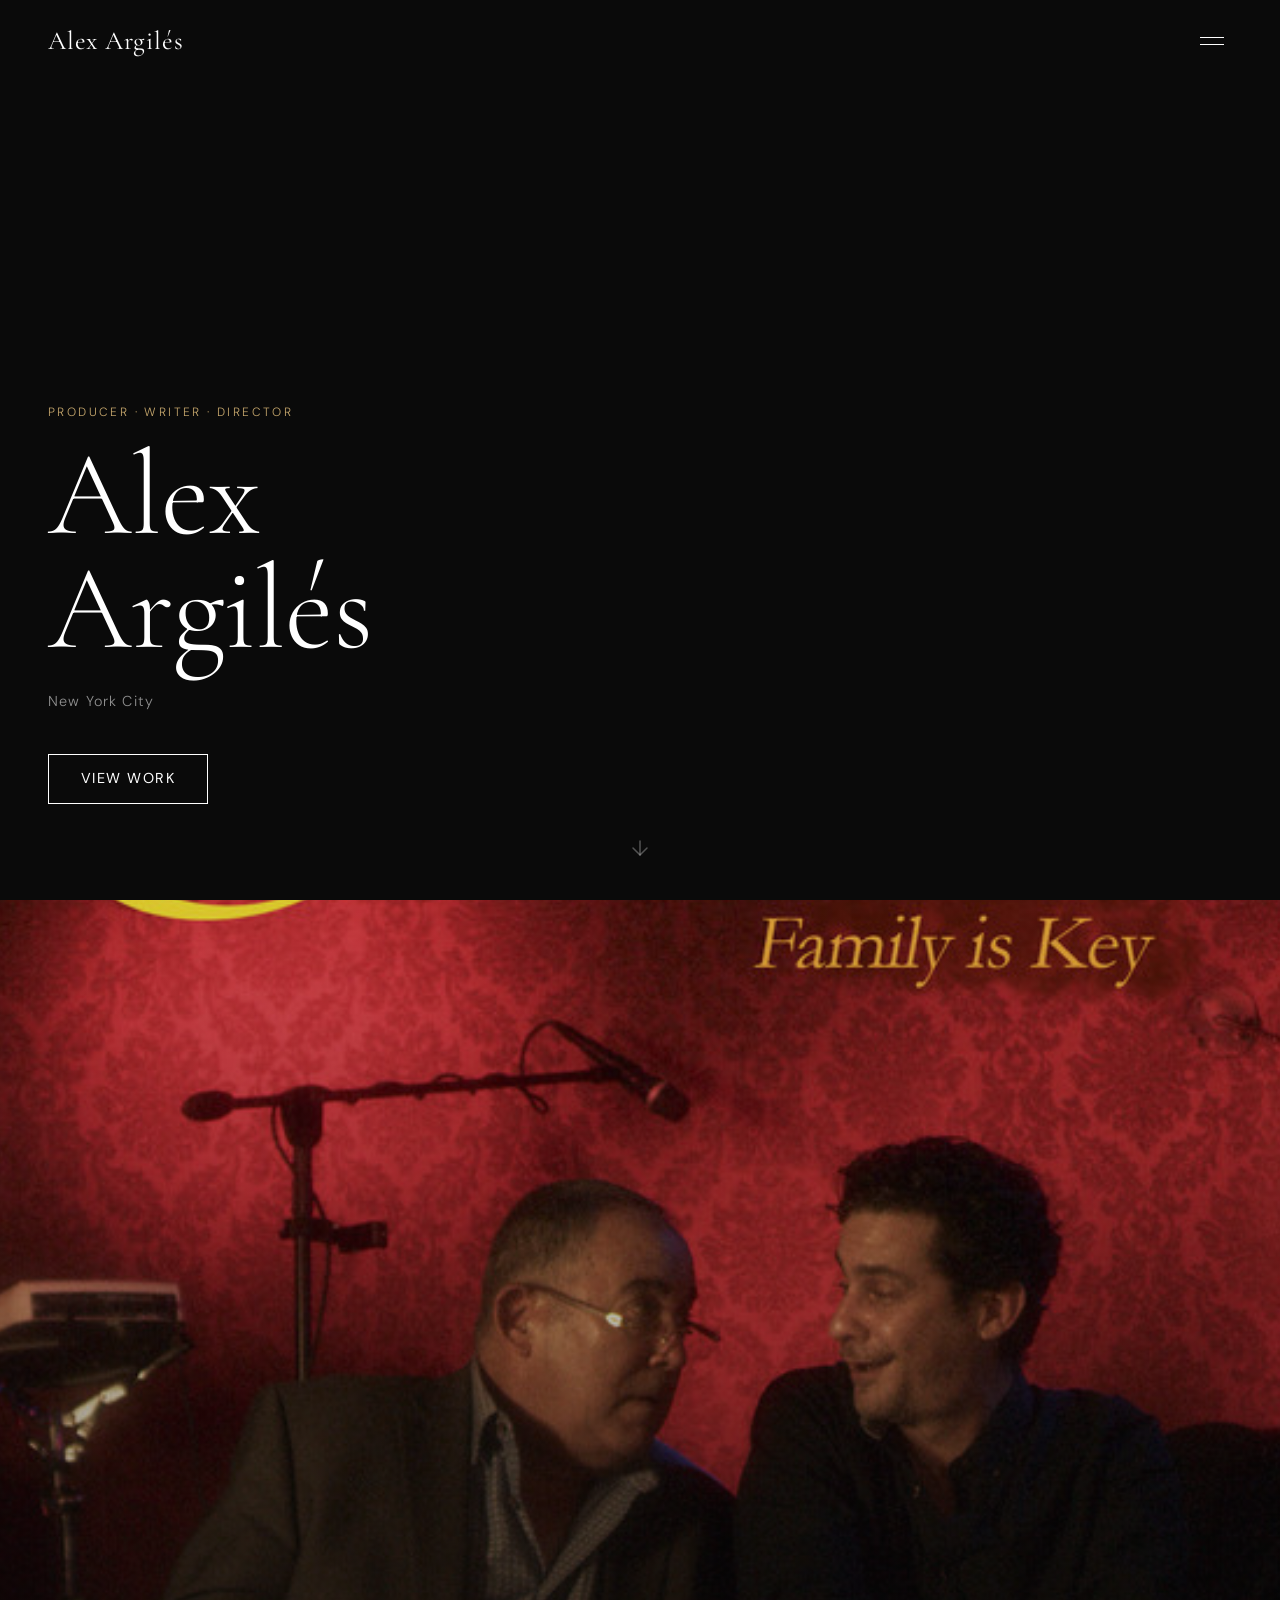
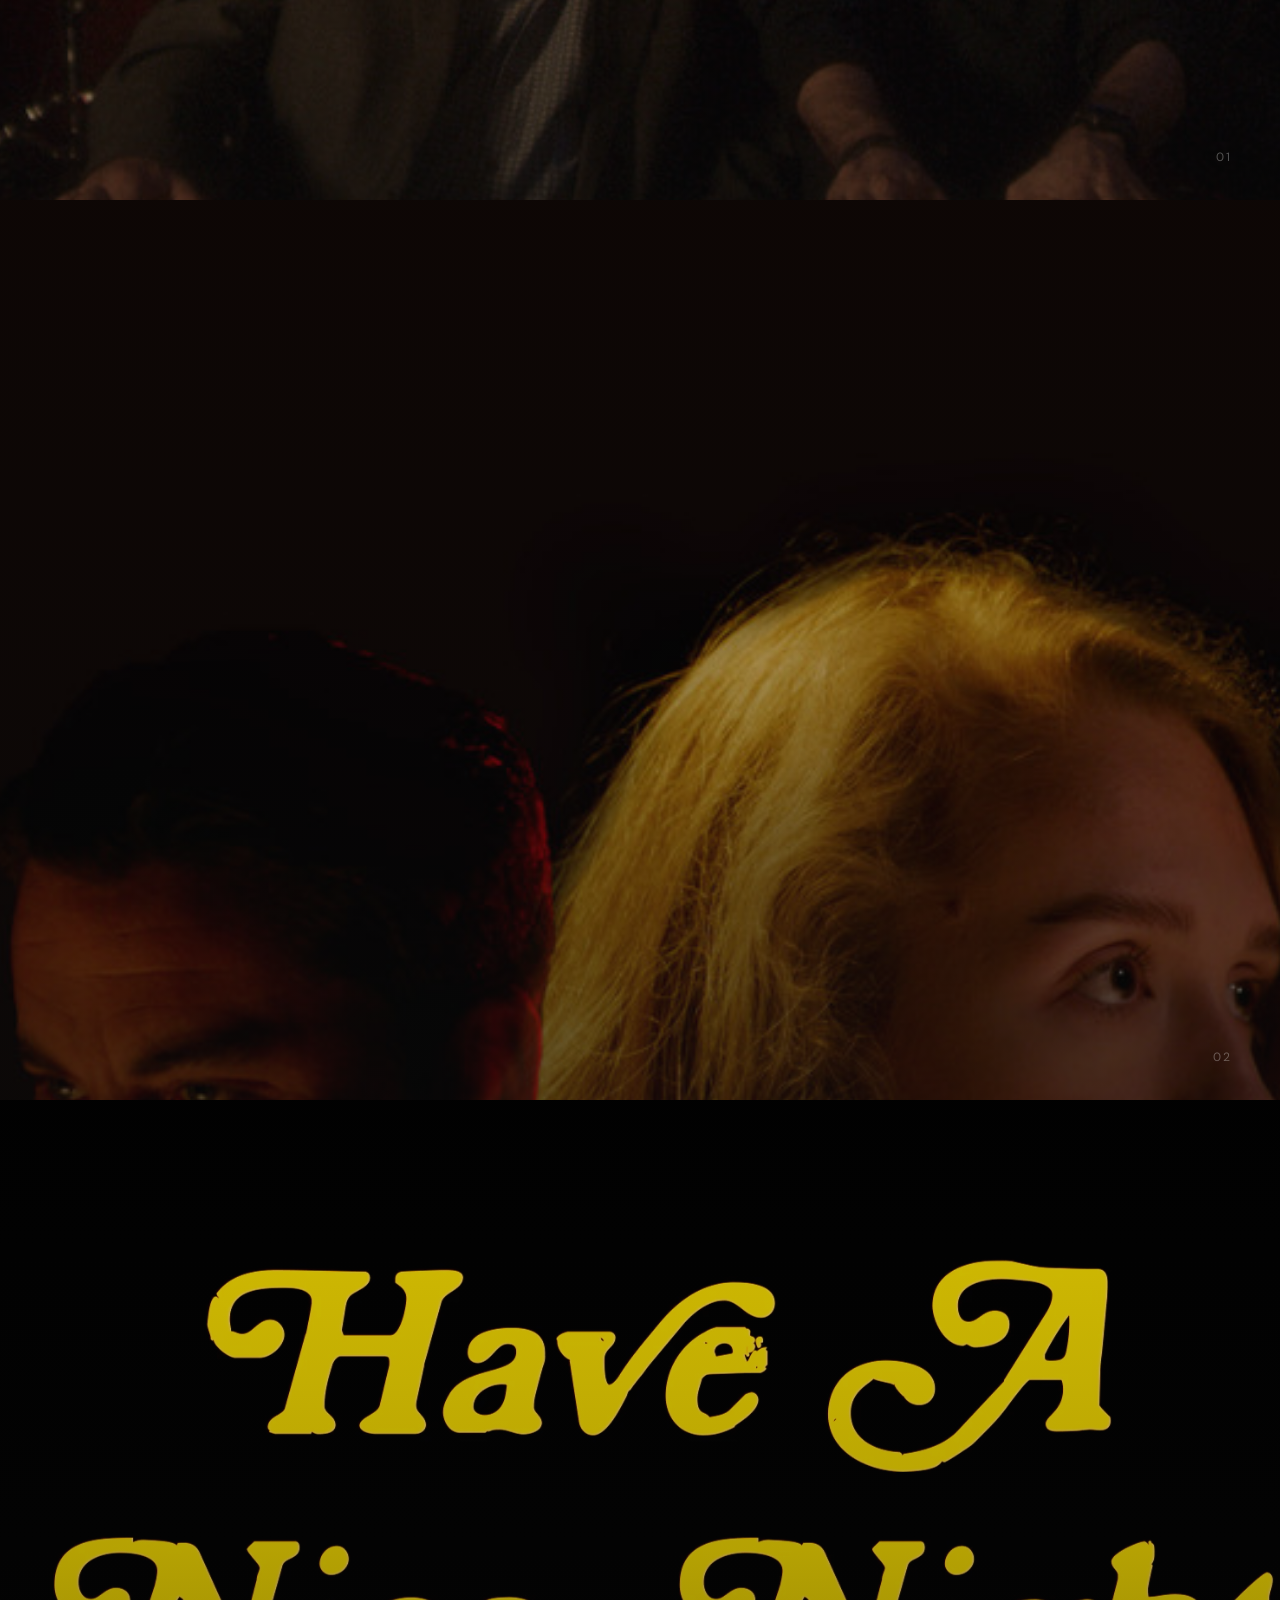
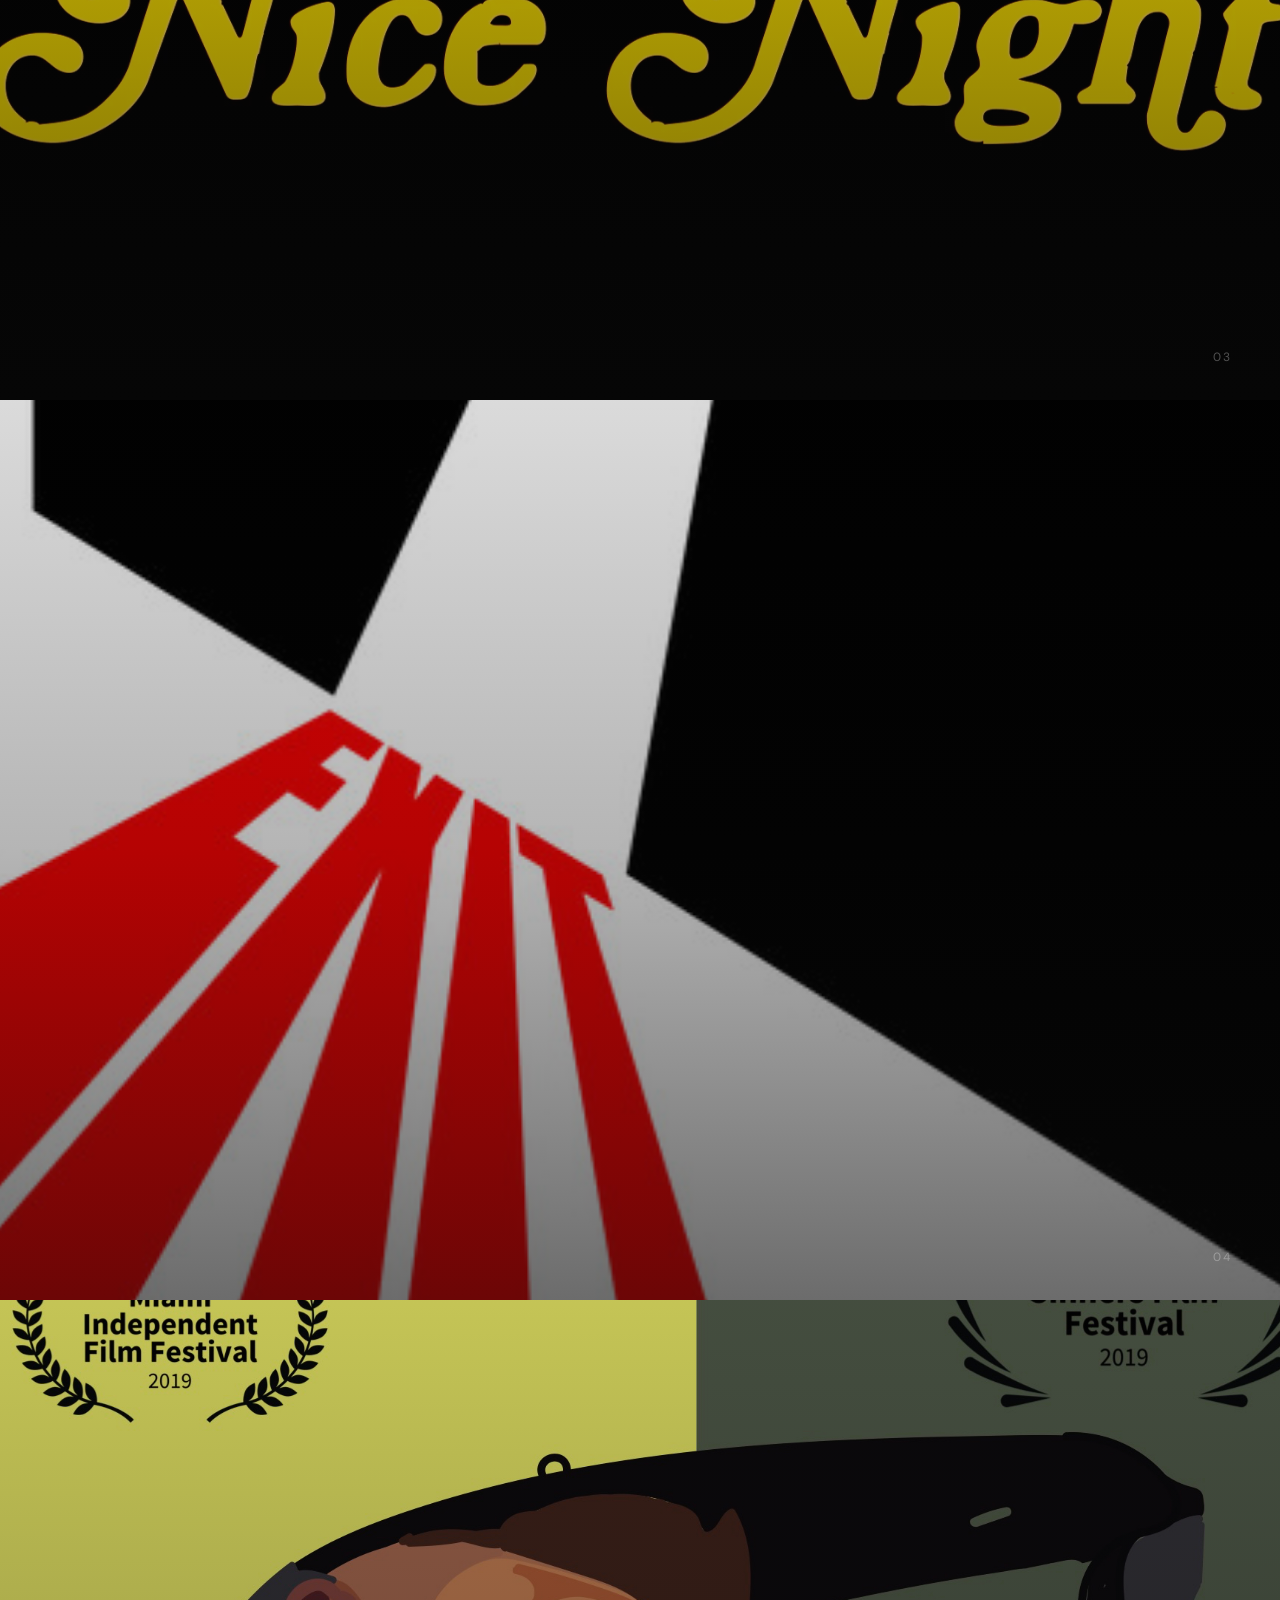
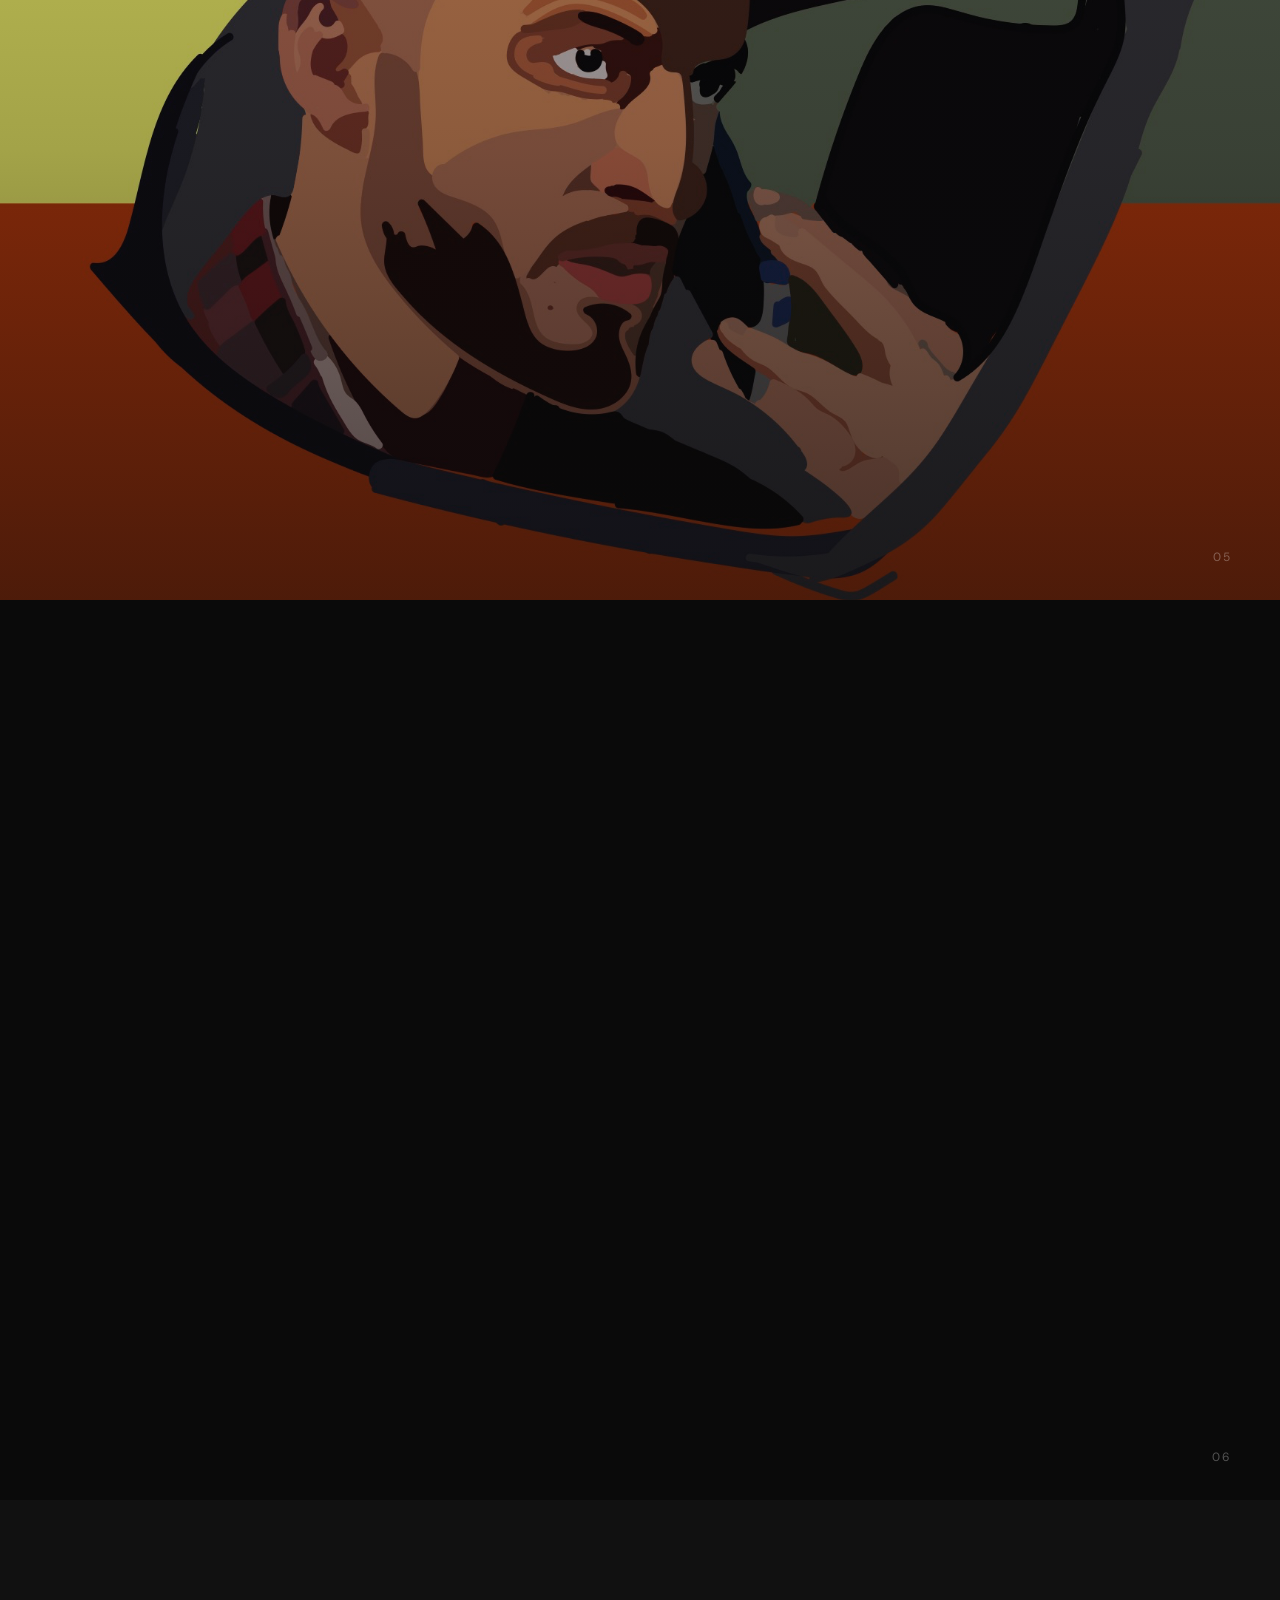
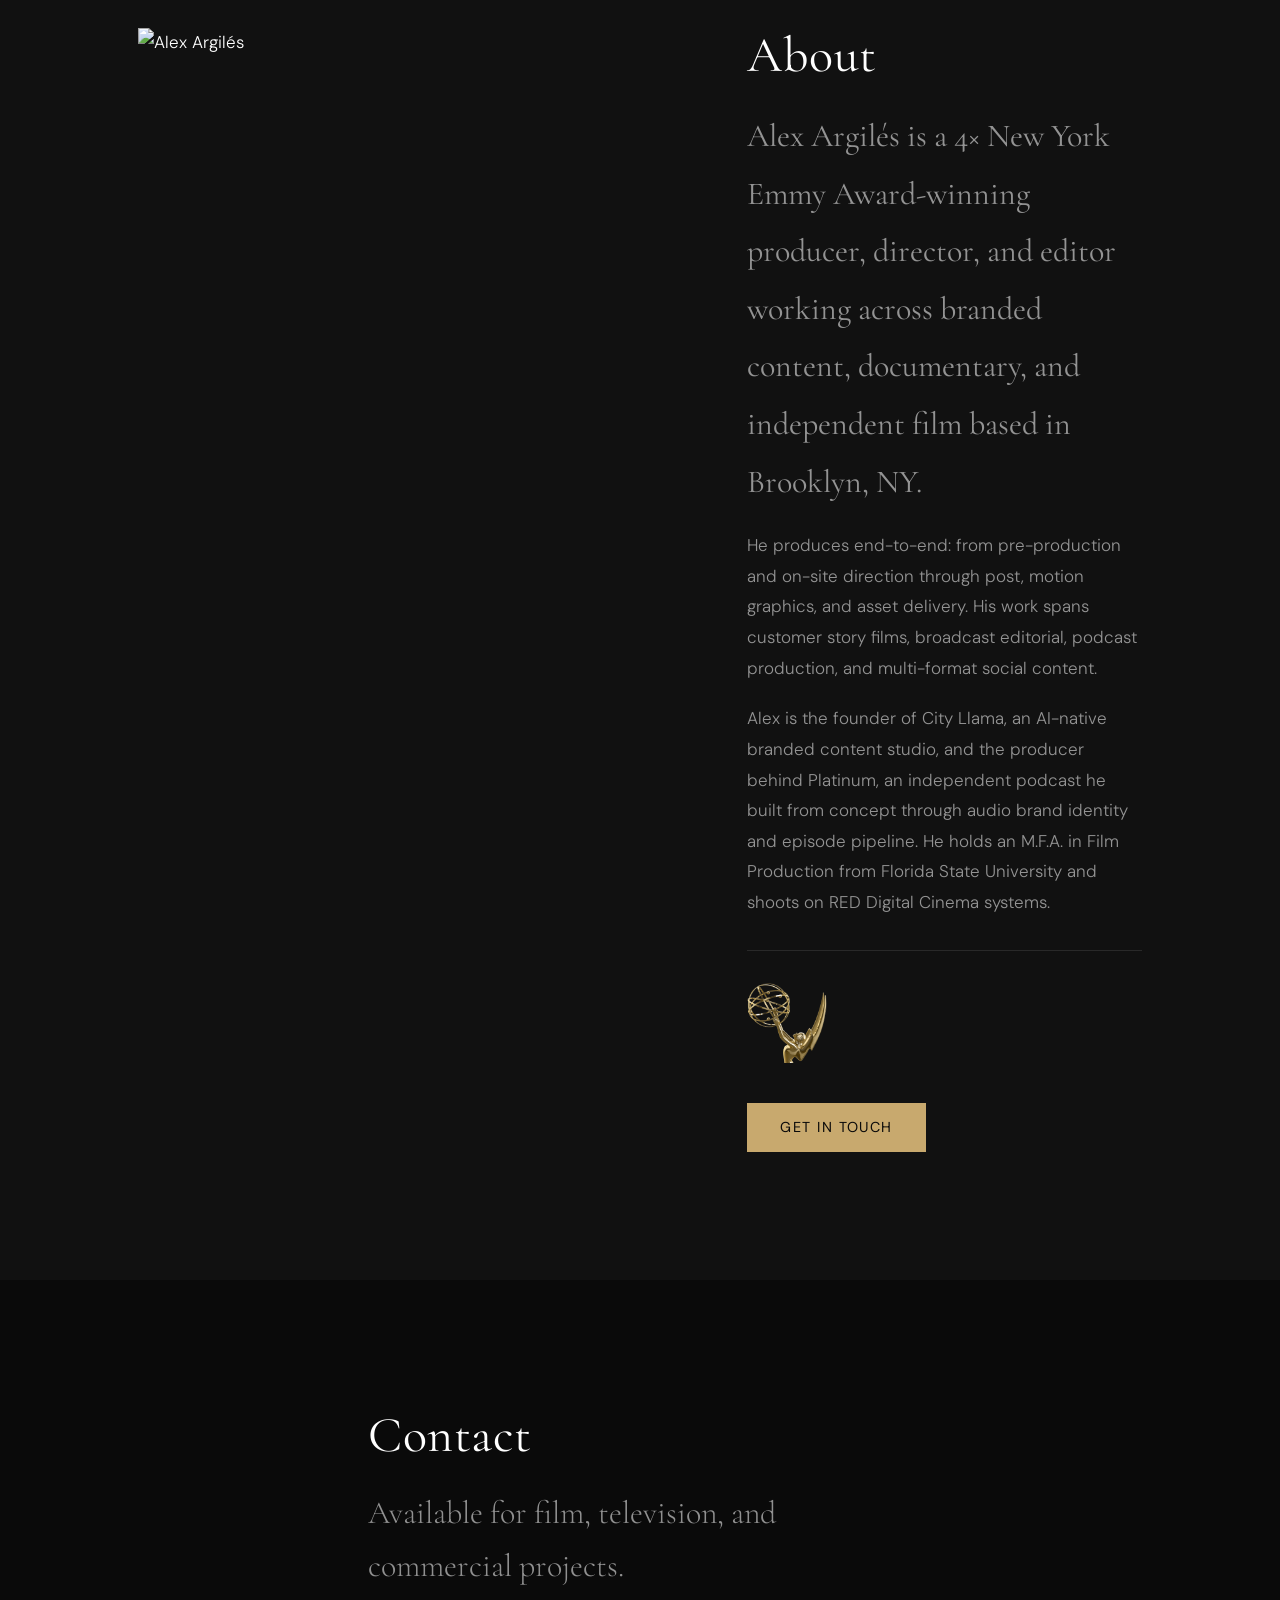
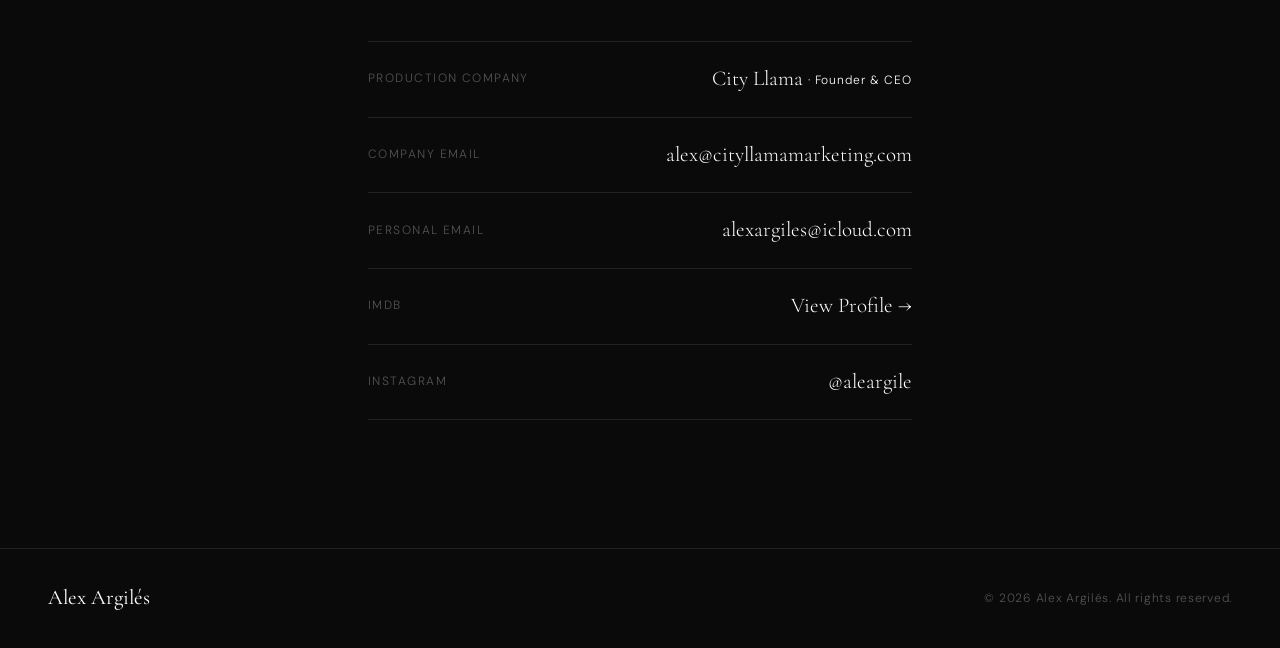
==== commit 92ed1652: "Update About section bio copy Co-Authored-By: Claude Sonnet 4.6 <noreply@anthropic.com>" ====
--- a/index.html
+++ b/index.html
@@ -264,22 +264,19 @@
       <div class="container about__grid">
         <div class="about__media reveal">
           <div class="about__image-wrap">
-            <img src="images/about.JPG" alt="Alex Argilés" class="about__img" loading="lazy" />
+            <img src="images/about.jpg" alt="Alex Argilés" class="about__img" loading="lazy" />
           </div>
         </div>
         <div class="about__text reveal reveal--delay-1">
           <h2 class="section__title">About</h2>
           <p class="about__lead">
-            Alex Argilés Acevedo is an Emmy Award-winning Producer driven by a passion for crafting compelling stories that resonate on a human level.
+            Alex Argilés is a 4× New York Emmy Award-winning producer, director, and editor working across branded content, documentary, and independent film based in Brooklyn, NY.
           </p>
           <p>
-            Born in Havana and based in New York City, Alex blends cultural authenticity with creative storytelling to create impactful content — his stories often deal with the sacrifices we make for our loved ones.
+            He produces end-to-end: from pre-production and on-site direction through post, motion graphics, and asset delivery. His work spans customer story films, broadcast editorial, podcast production, and multi-format social content.
           </p>
           <p>
-            Starting his career at Florida State University's prestigious Film program, Alex quickly became known for his creative vision and sharp planning, from budgeting to scheduling. His journey has led to collaborations with leading artists, networks, and production companies, earning multiple accolades, including five NYC Emmy nominations.
-          </p>
-          <p>
-            Whether producing groundbreaking documentaries or dynamic television specials, Alex's work exemplifies excellence and heart, continuously pushing boundaries in the world of media and entertainment.
+            Alex is the founder of City Llama, an AI-native branded content studio, and the producer behind Platinum, an independent podcast he built from concept through audio brand identity and episode pipeline. He holds an M.F.A. in Film Production from Florida State University and shoots on RED Digital Cinema systems.
           </p>
           <div class="about__accolades">
             <img src="images/Emmy.png" alt="Emmy Award" class="about__emmy" loading="lazy" />
--- a/css/style.css
+++ b/css/style.css
@@ -727,7 +727,7 @@
 
 .about__grid {
   display: grid;
-  grid-template-columns: 1fr 1fr;
+  grid-template-columns: 1.35fr 1fr;
   gap: clamp(var(--space-12), 6vw, var(--space-20));
   max-width: 1100px;
   align-items: start;
@@ -743,12 +743,7 @@
   position: relative;
 }
 .about__image-wrap::before {
-  content: '';
-  position: absolute;
-  inset: var(--space-6) calc(var(--space-6) * -1) calc(var(--space-6) * -1) var(--space-6);
-  border: var(--border);
-  z-index: 0;
-  pointer-events: none;
+  display: none;
 }
 
 .about__img {
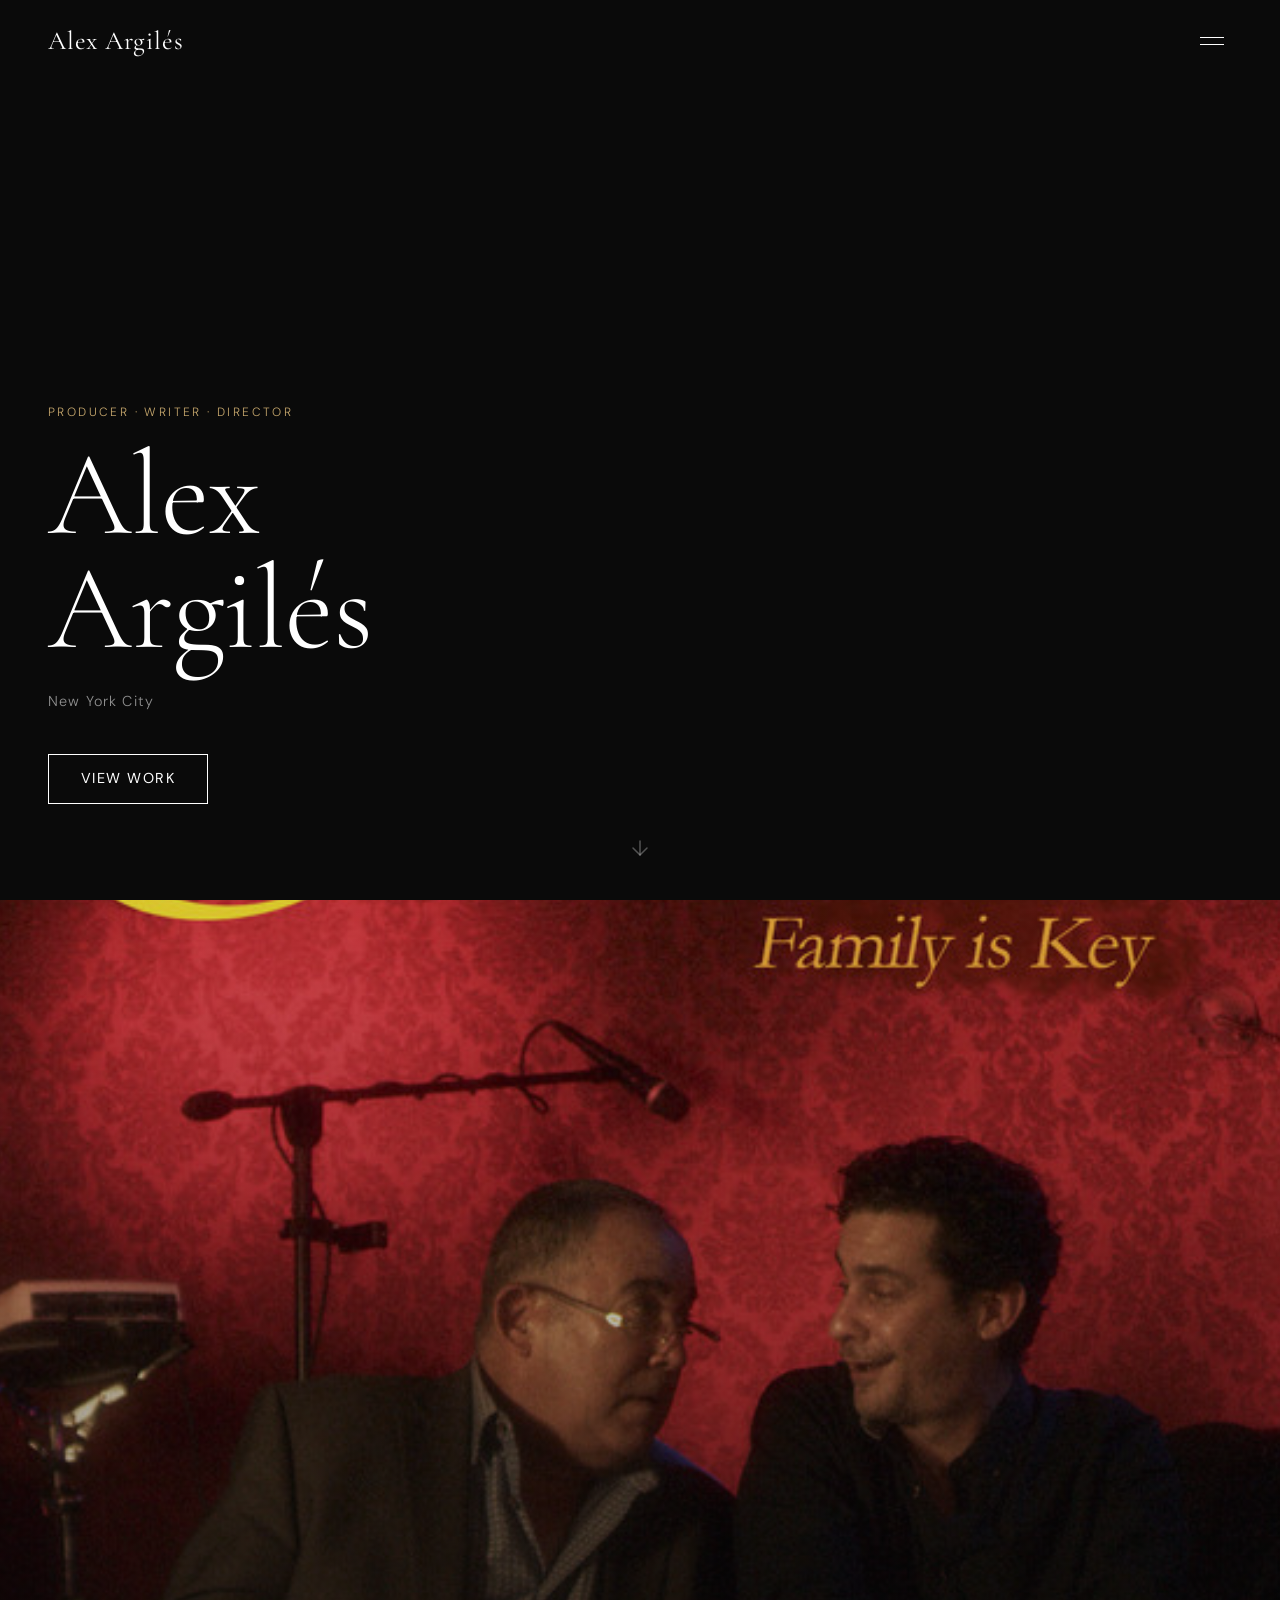
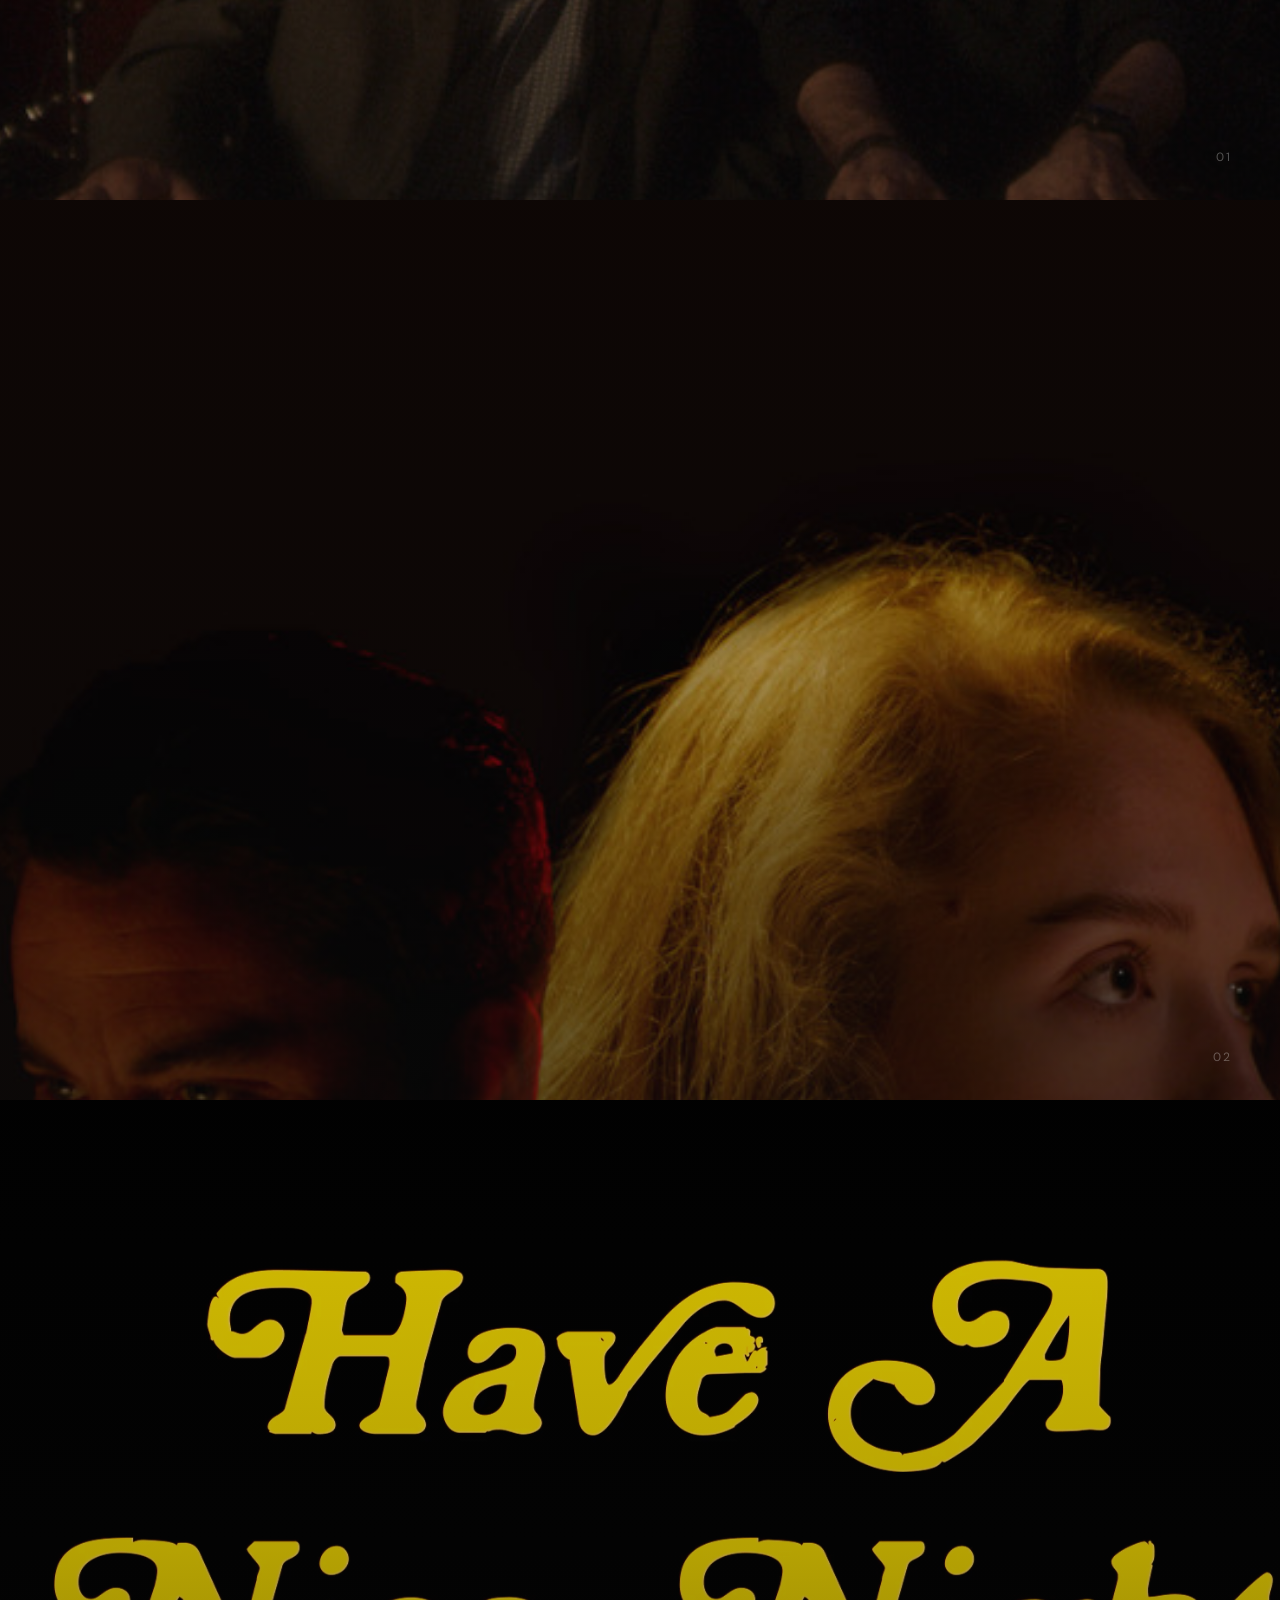
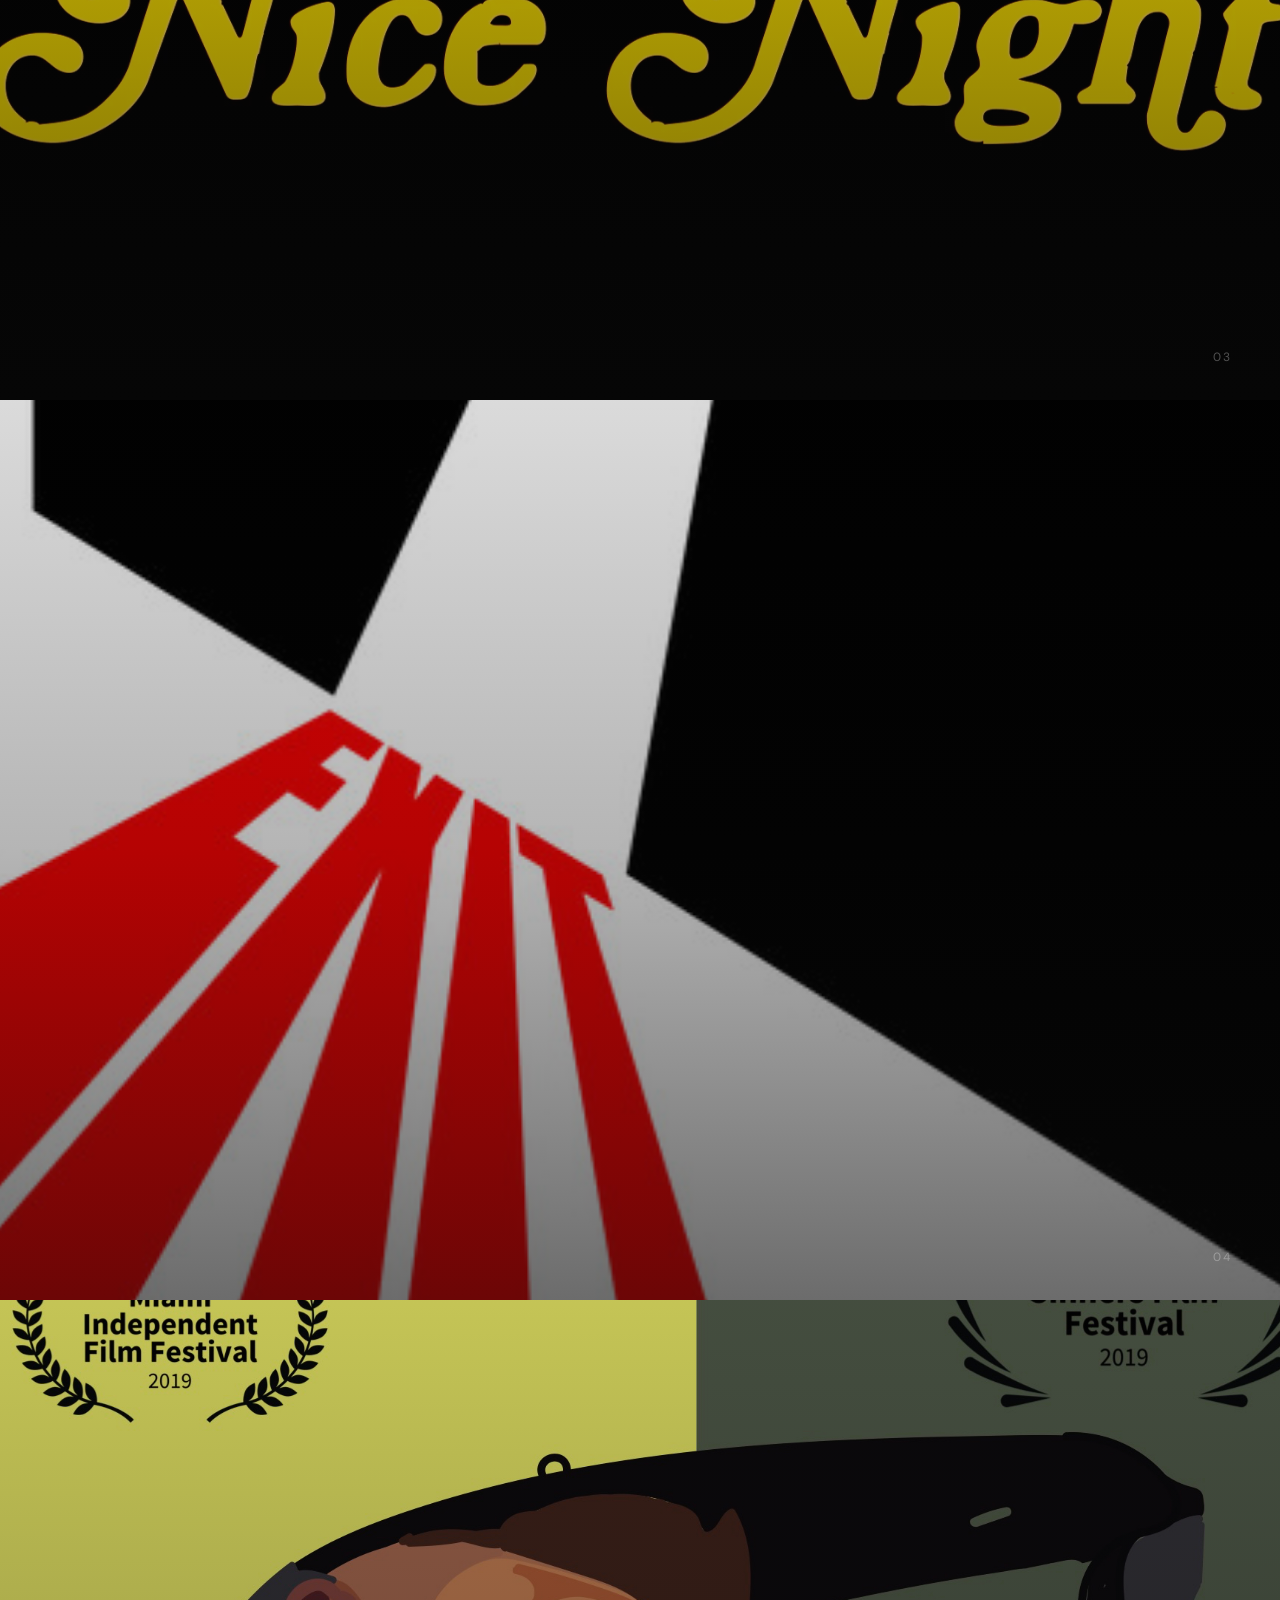
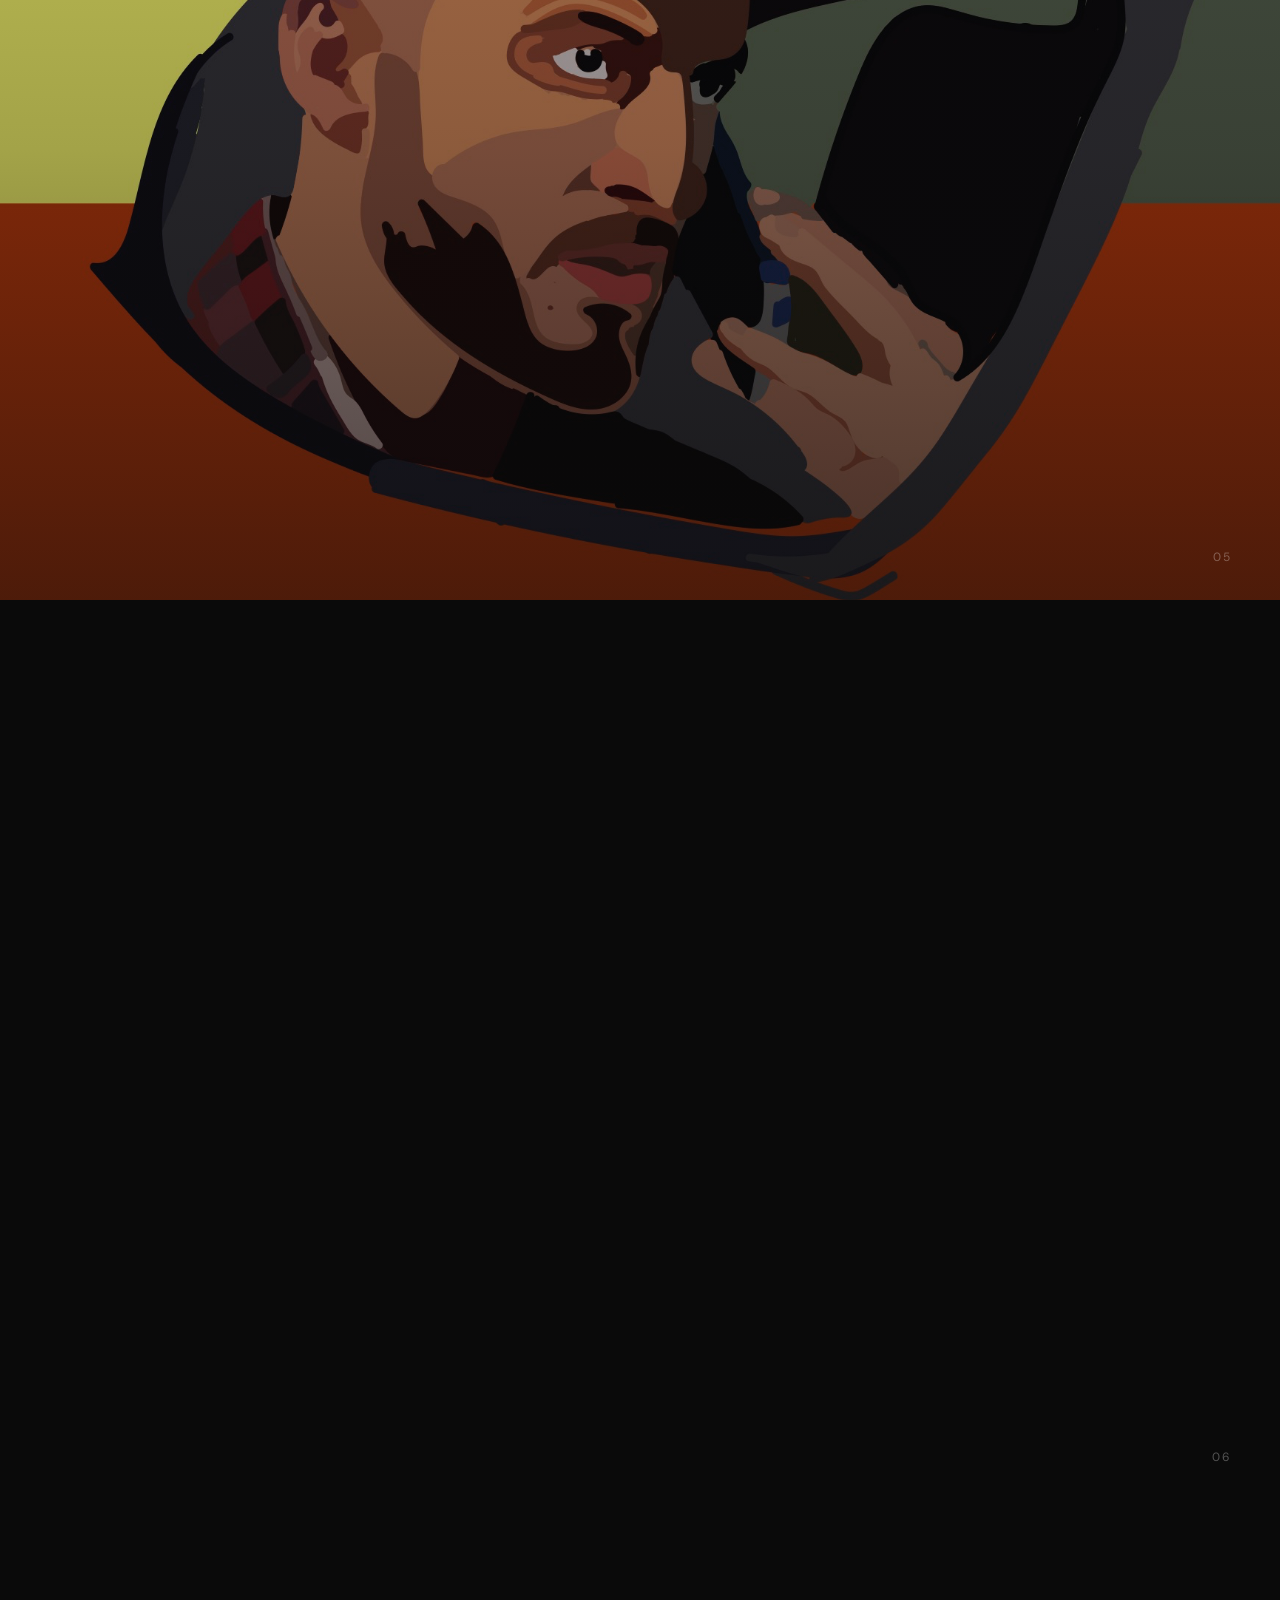
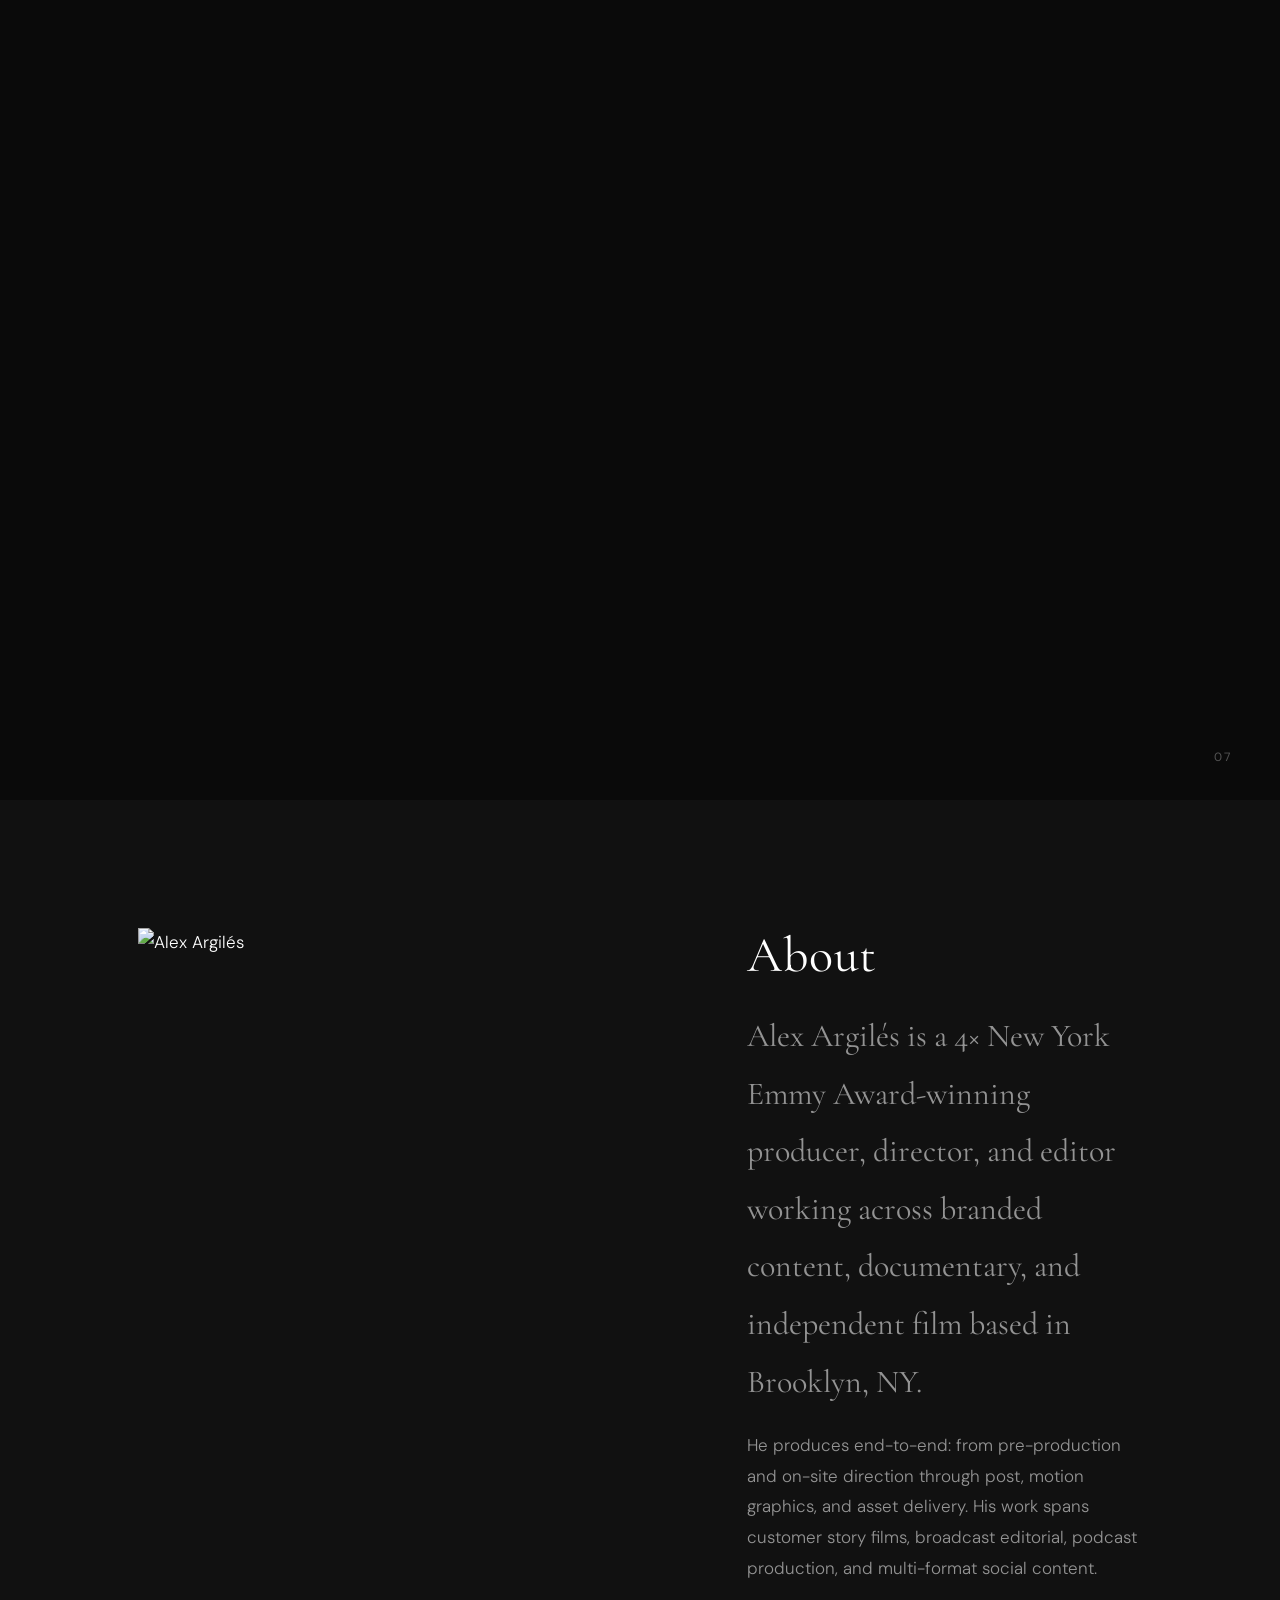
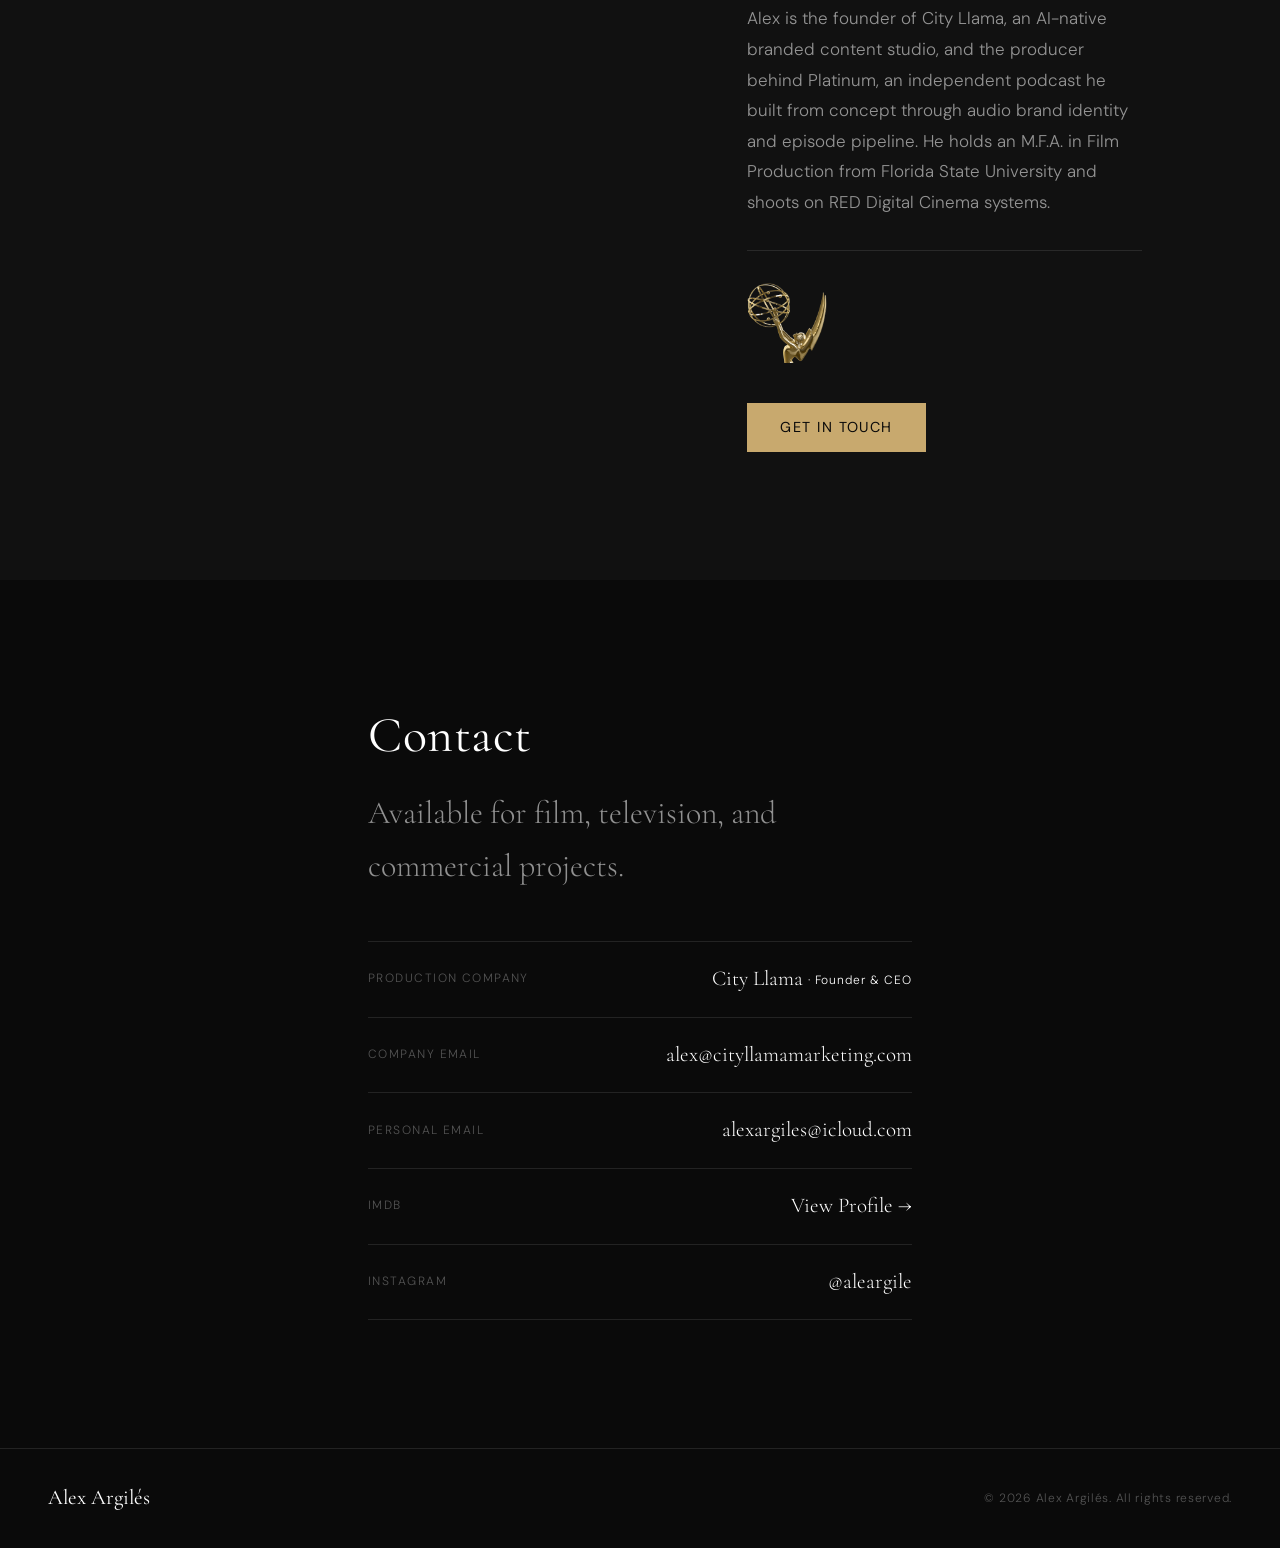
==== commit f59e4e06: "Add panel 07 — The 85% Problem (2026) Co-Authored-By: Claude Sonnet 4.6 <noreply@anthropic.com>" ====
--- a/index.html
+++ b/index.html
@@ -255,6 +255,24 @@
         <span class="project-panel__index" aria-hidden="true">06</span>
       </article>
 
+      <!-- 07 The 85% Problem (2026) -->
+      <article class="project-panel" id="panel-85">
+        <div class="project-panel__bg">
+          <video class="project-panel__video project-panel__video--primary" muted loop playsinline preload="metadata" aria-hidden="true">
+            <source src="https://alexargiles-videos-portfolio.b-cdn.net/85_Percent_MASTER.mp4" type="video/mp4" />
+          </video>
+          <div class="project-panel__overlay"></div>
+        </div>
+        <div class="project-panel__content">
+          <div class="project-panel__text">
+            <h3 class="project-panel__title">'The 85% Problem'</h3>
+            <p class="project-panel__role">Motion Design · Branded Content</p>
+            <p class="project-panel__year">2026</p>
+          </div>
+        </div>
+        <span class="project-panel__index" aria-hidden="true">07</span>
+      </article>
+
     </section>
 
     <!-- ============================================================
@@ -264,7 +282,7 @@
       <div class="container about__grid">
         <div class="about__media reveal">
           <div class="about__image-wrap">
-            <img src="images/about.jpg" alt="Alex Argilés" class="about__img" loading="lazy" />
+            <img src="images/about_02.jpg" alt="Alex Argilés" class="about__img" loading="lazy" />
           </div>
         </div>
         <div class="about__text reveal reveal--delay-1">
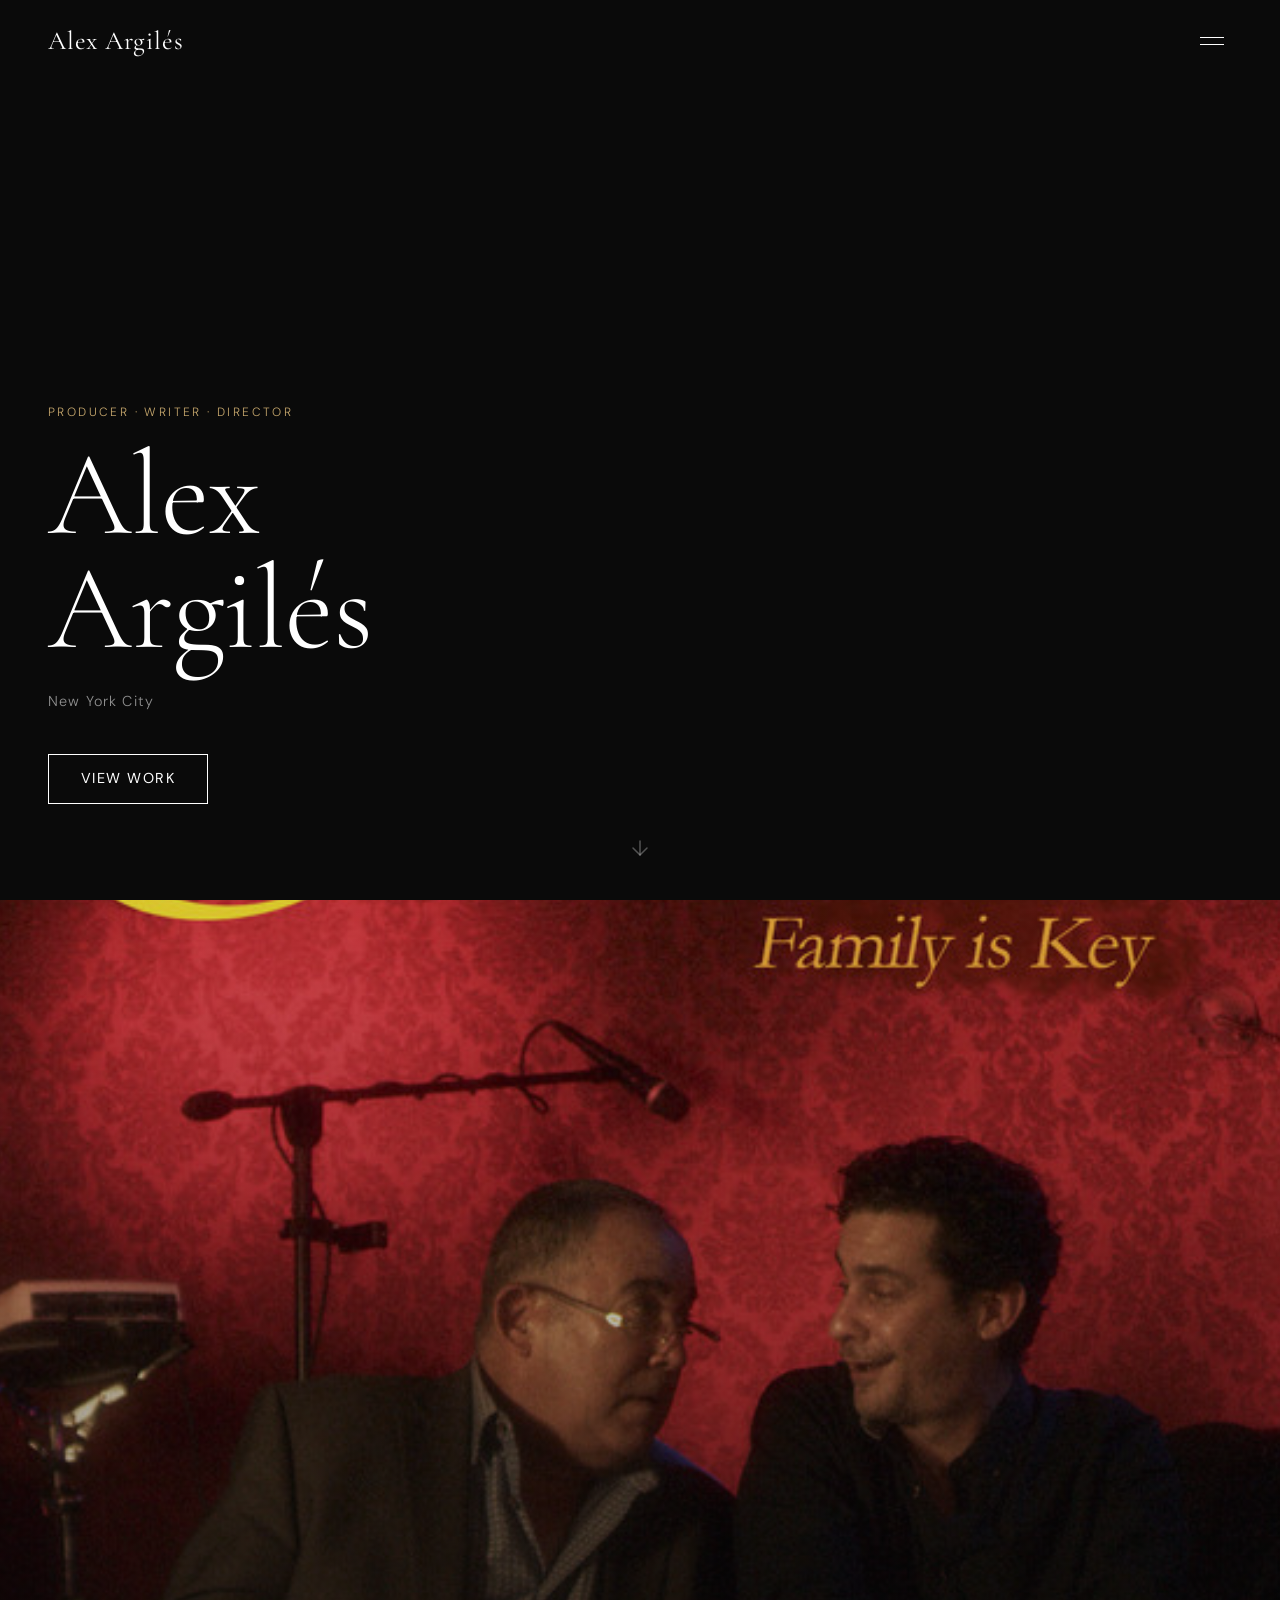
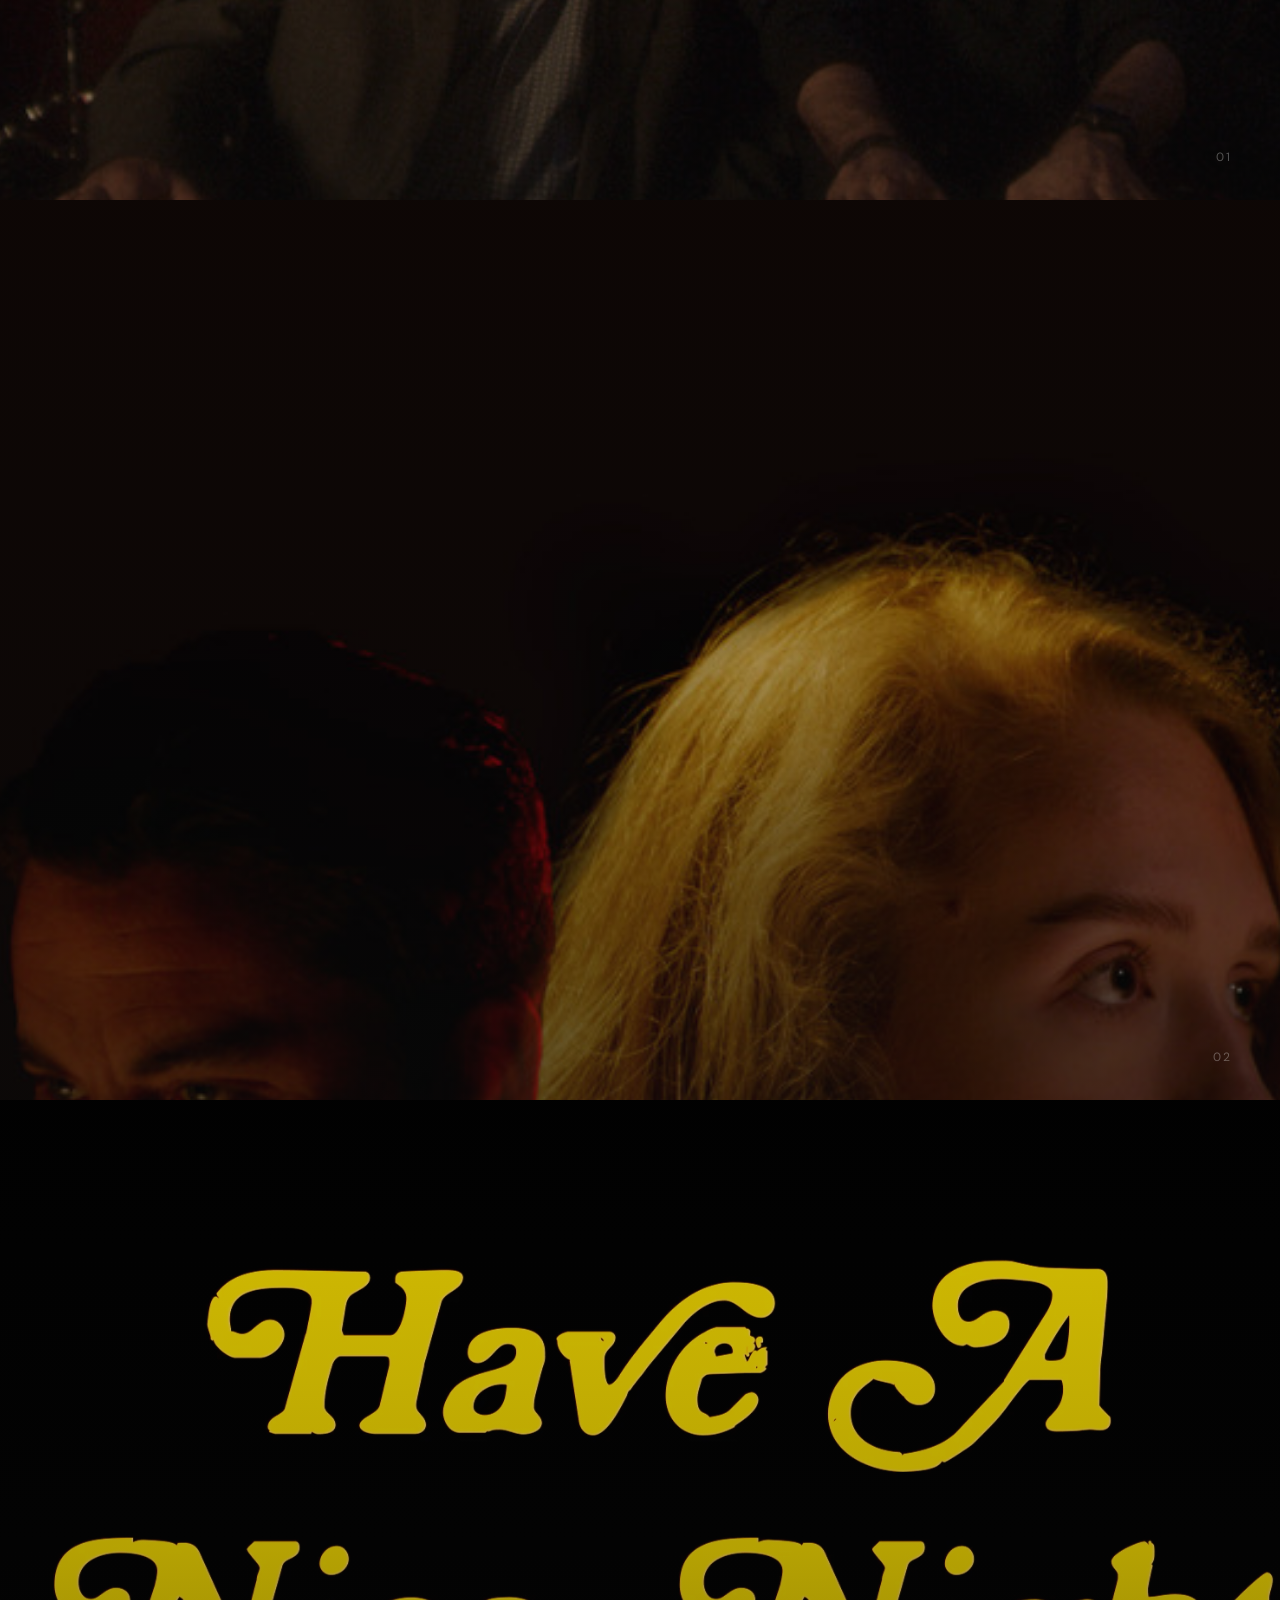
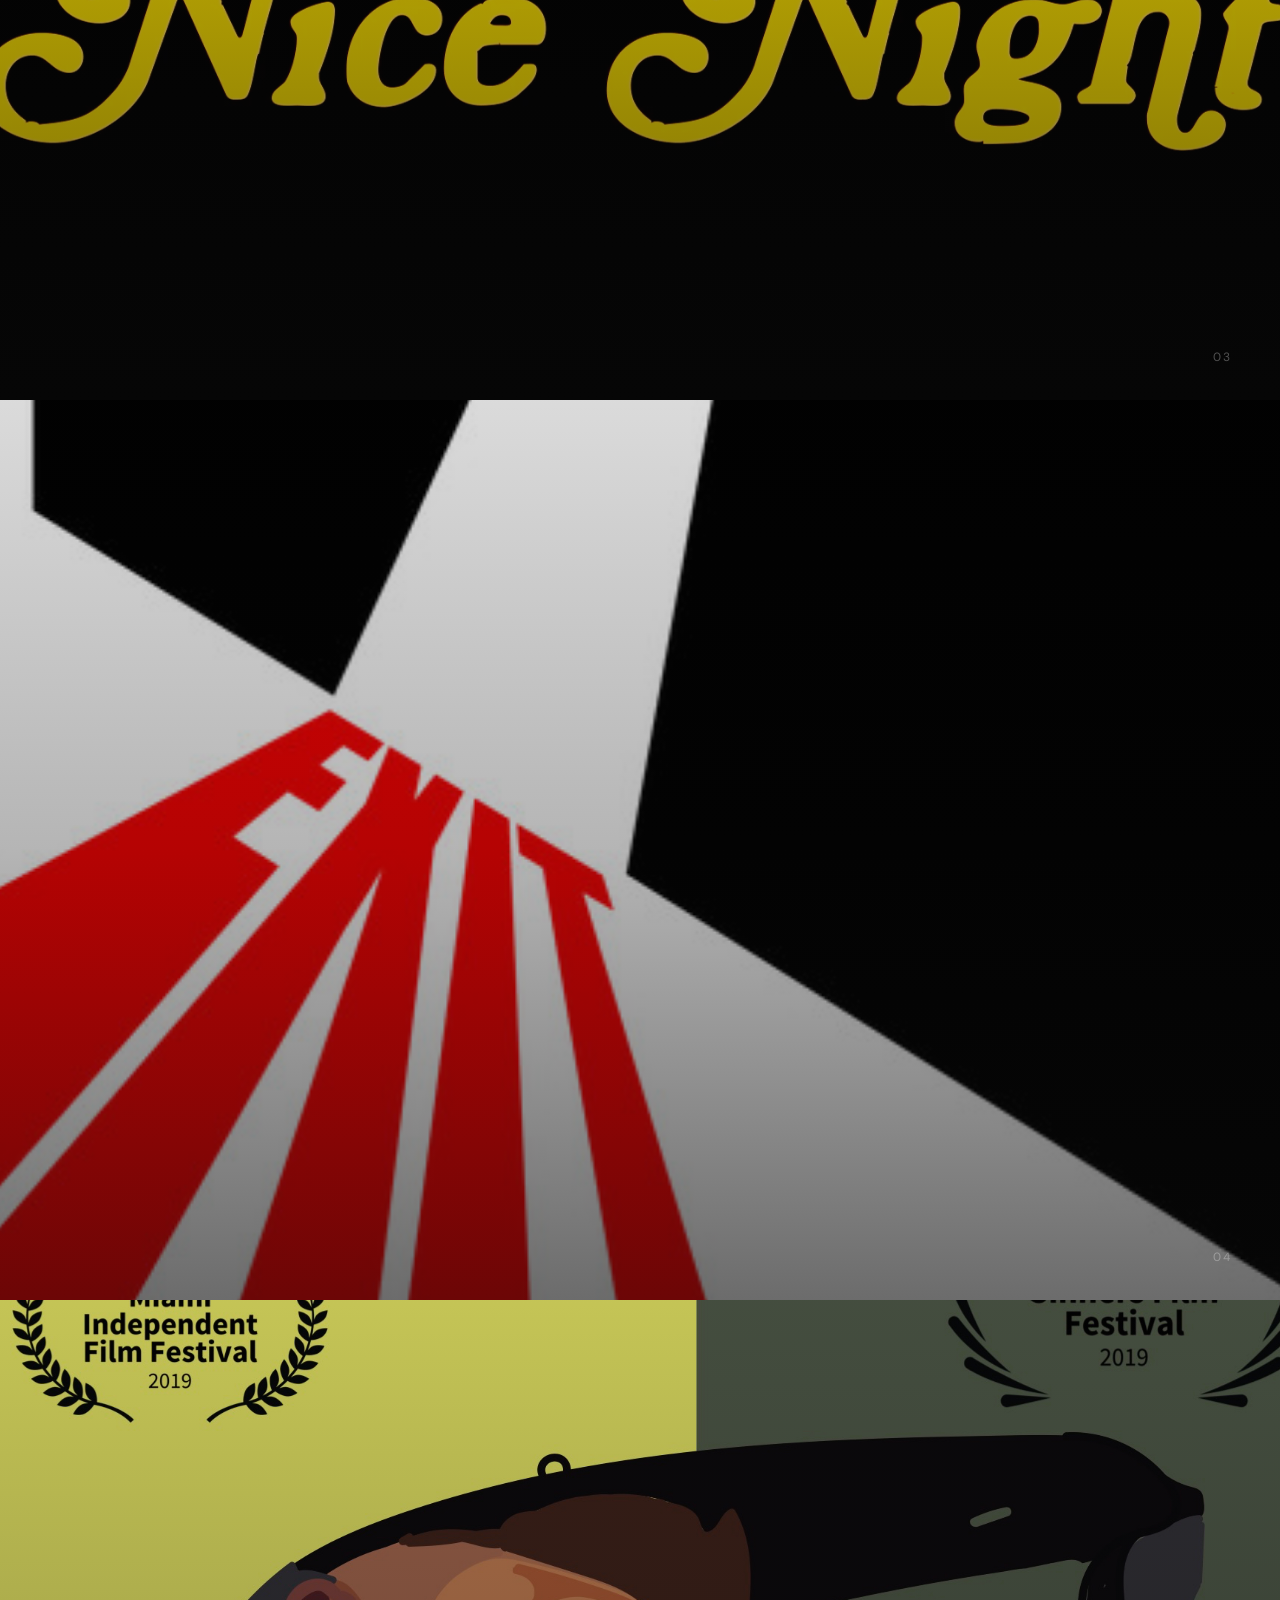
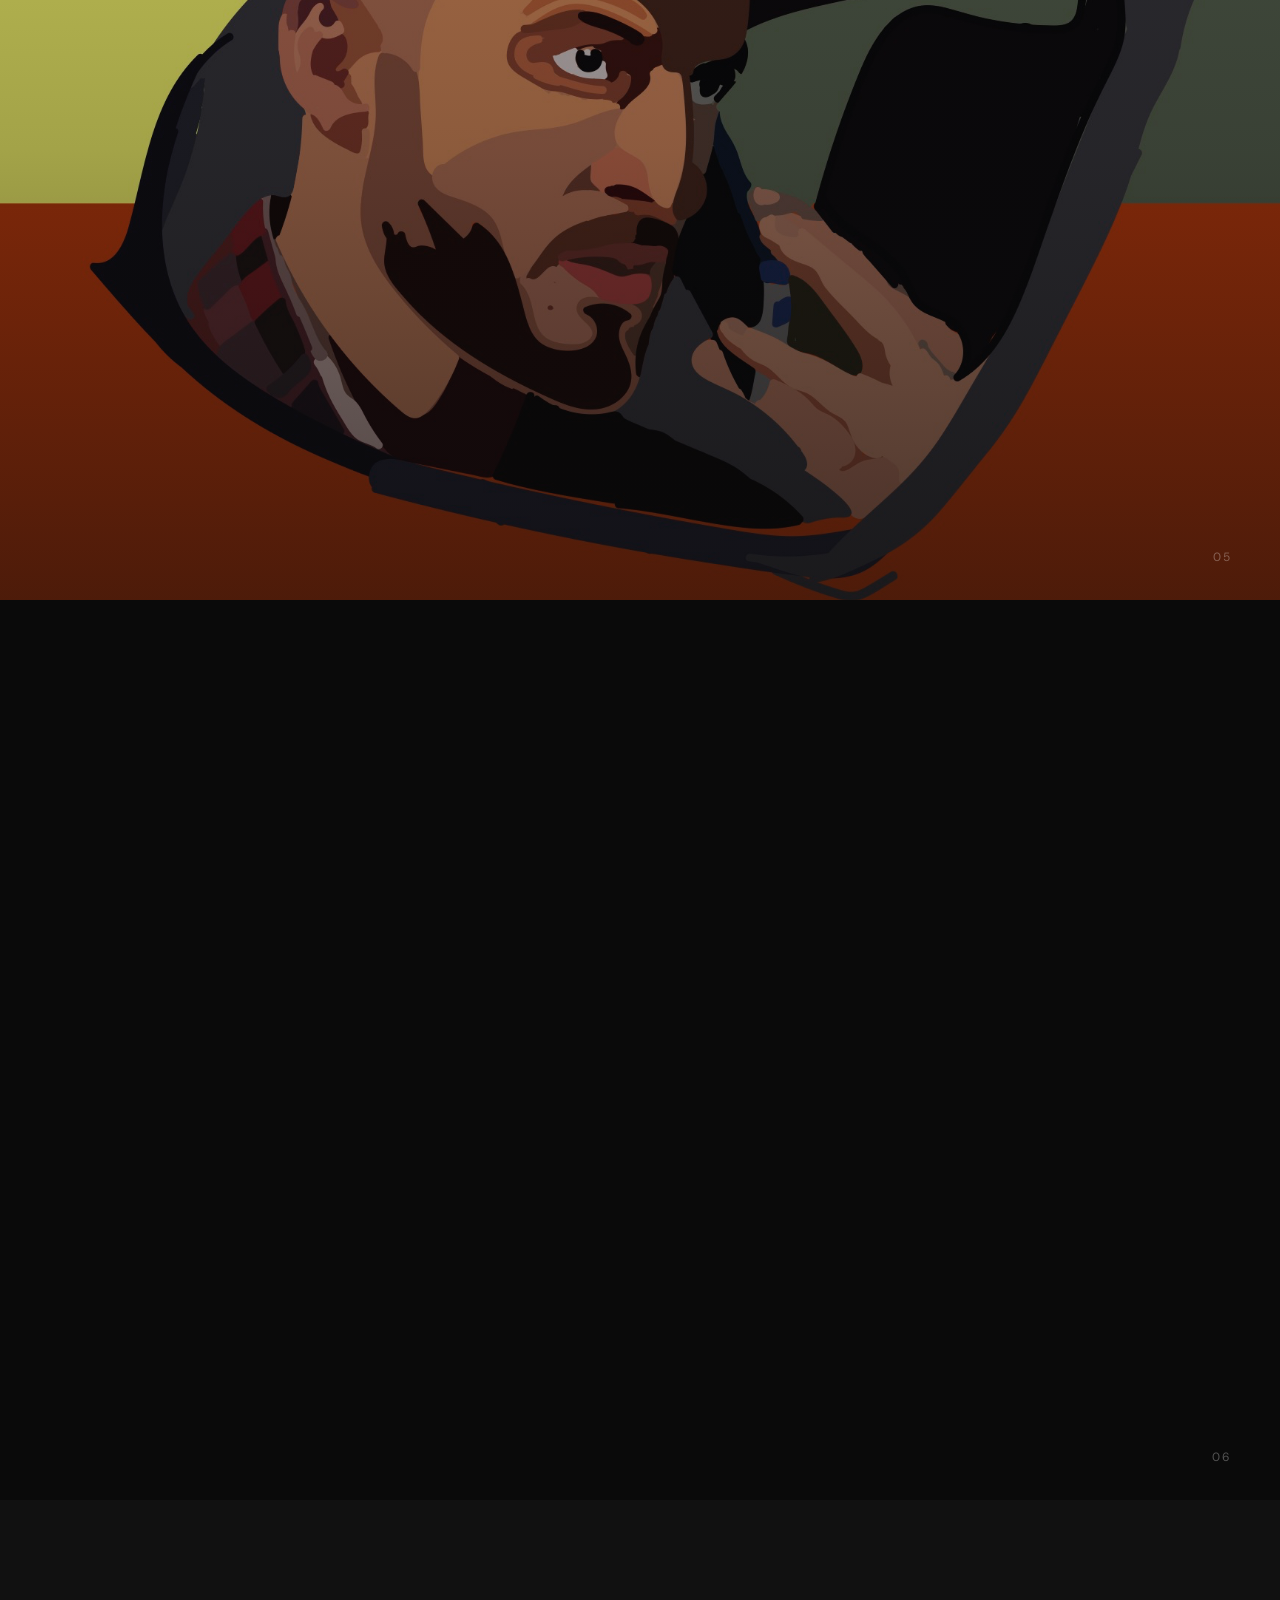
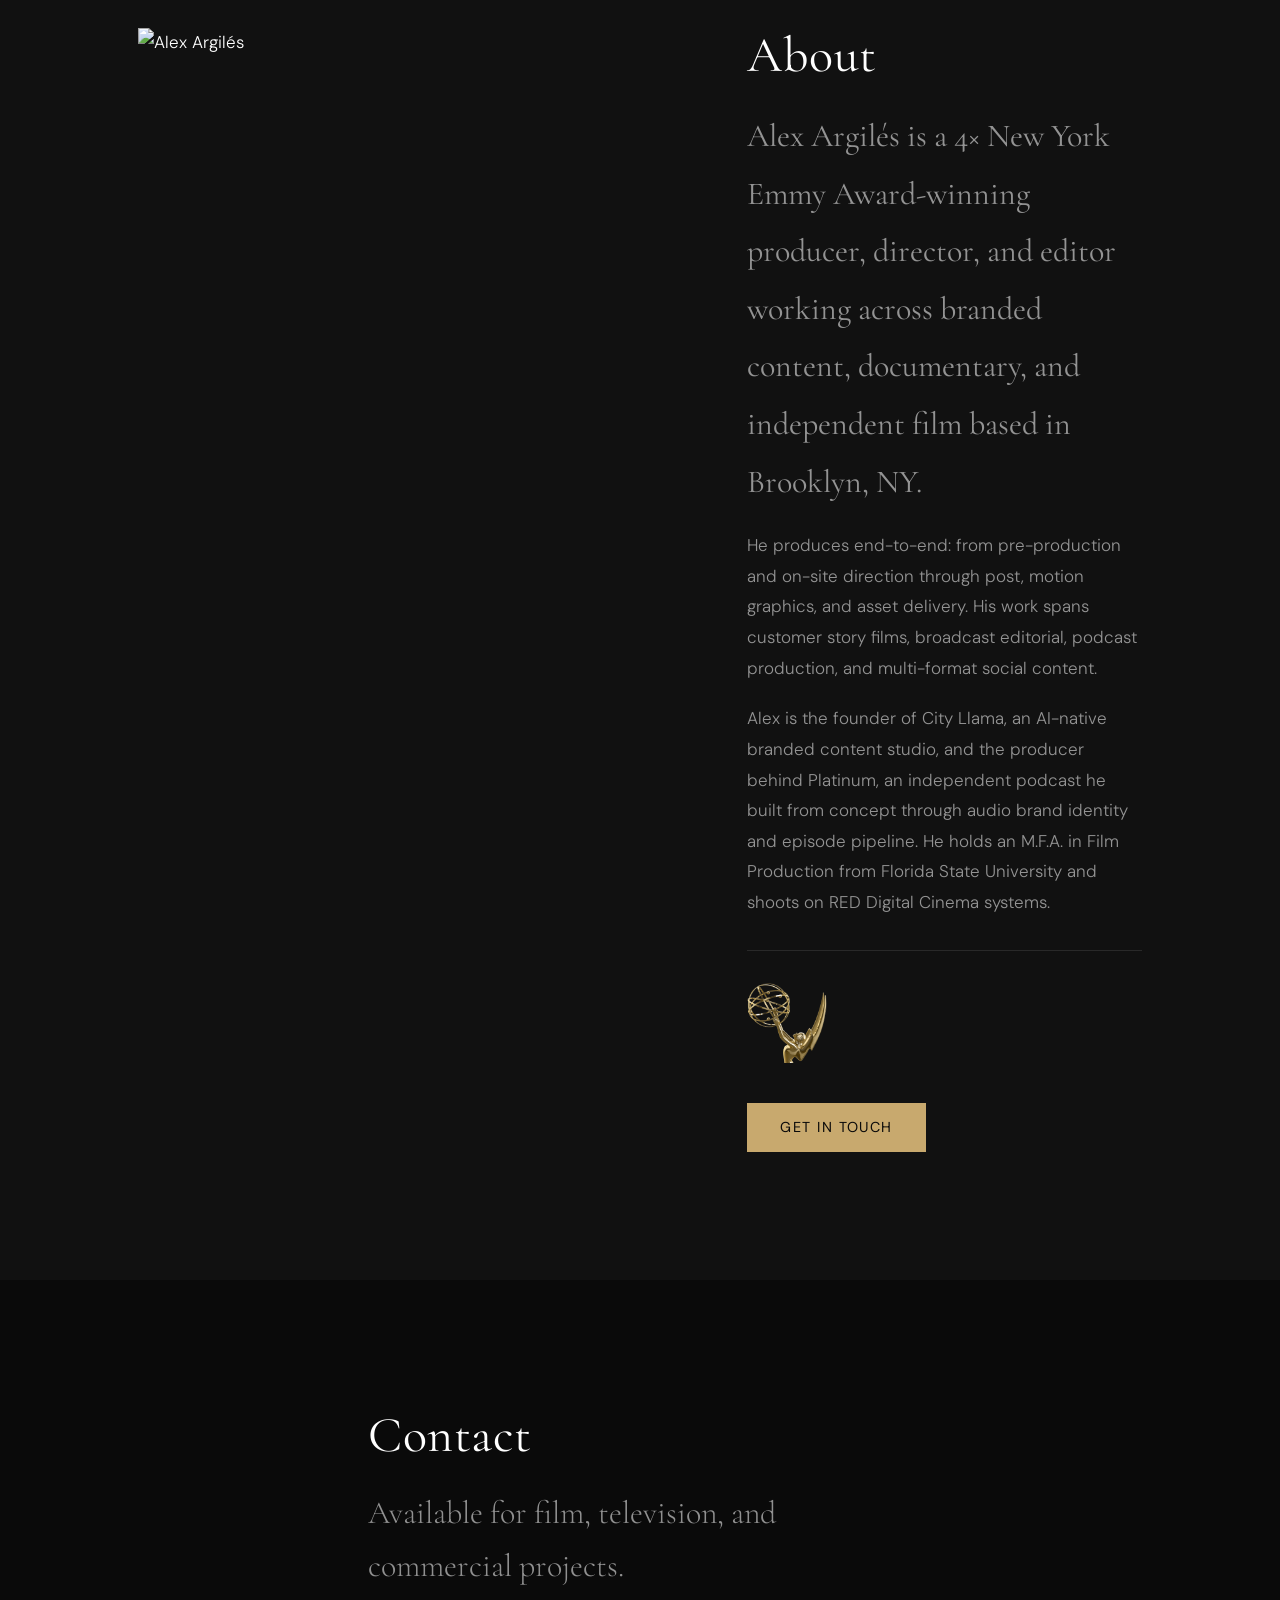
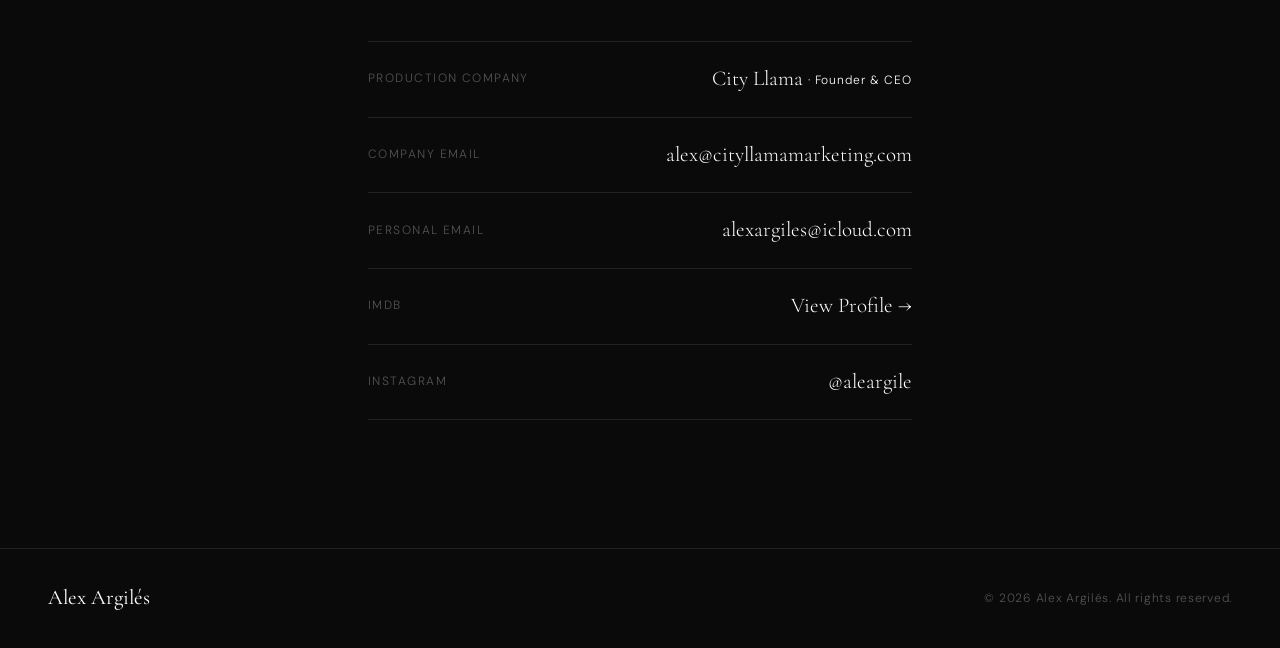
==== commit 7e904d7b: "Remove work item 07 — The 85% Problem CDN file to remove manually: 85_Percent_MASTER.mp4  Co-Authore" ====
--- a/index.html
+++ b/index.html
@@ -255,24 +255,6 @@
         <span class="project-panel__index" aria-hidden="true">06</span>
       </article>
 
-      <!-- 07 The 85% Problem (2026) -->
-      <article class="project-panel" id="panel-85">
-        <div class="project-panel__bg">
-          <video class="project-panel__video project-panel__video--primary" muted loop playsinline preload="metadata" aria-hidden="true">
-            <source src="https://alexargiles-videos-portfolio.b-cdn.net/85_Percent_MASTER.mp4" type="video/mp4" />
-          </video>
-          <div class="project-panel__overlay"></div>
-        </div>
-        <div class="project-panel__content">
-          <div class="project-panel__text">
-            <h3 class="project-panel__title">'The 85% Problem'</h3>
-            <p class="project-panel__role">Motion Design · Branded Content</p>
-            <p class="project-panel__year">2026</p>
-          </div>
-        </div>
-        <span class="project-panel__index" aria-hidden="true">07</span>
-      </article>
-
     </section>
 
     <!-- ============================================================
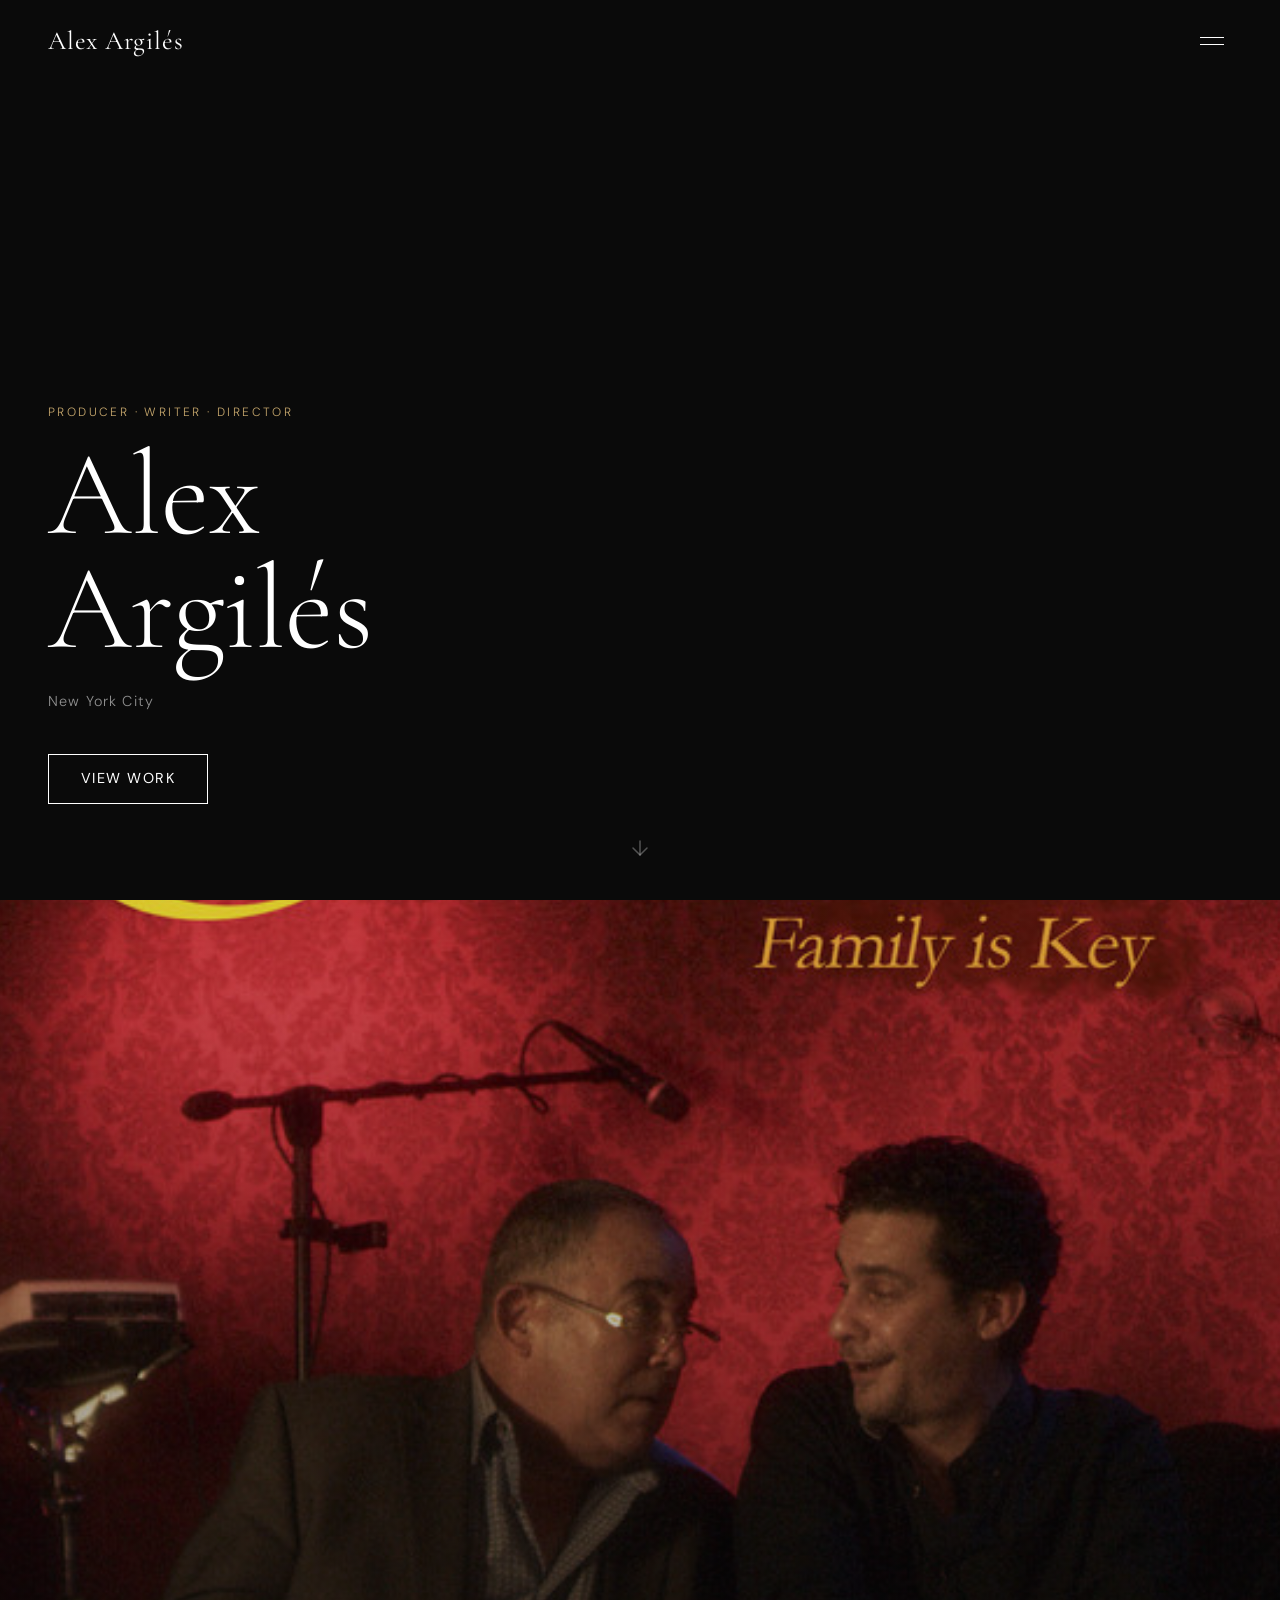
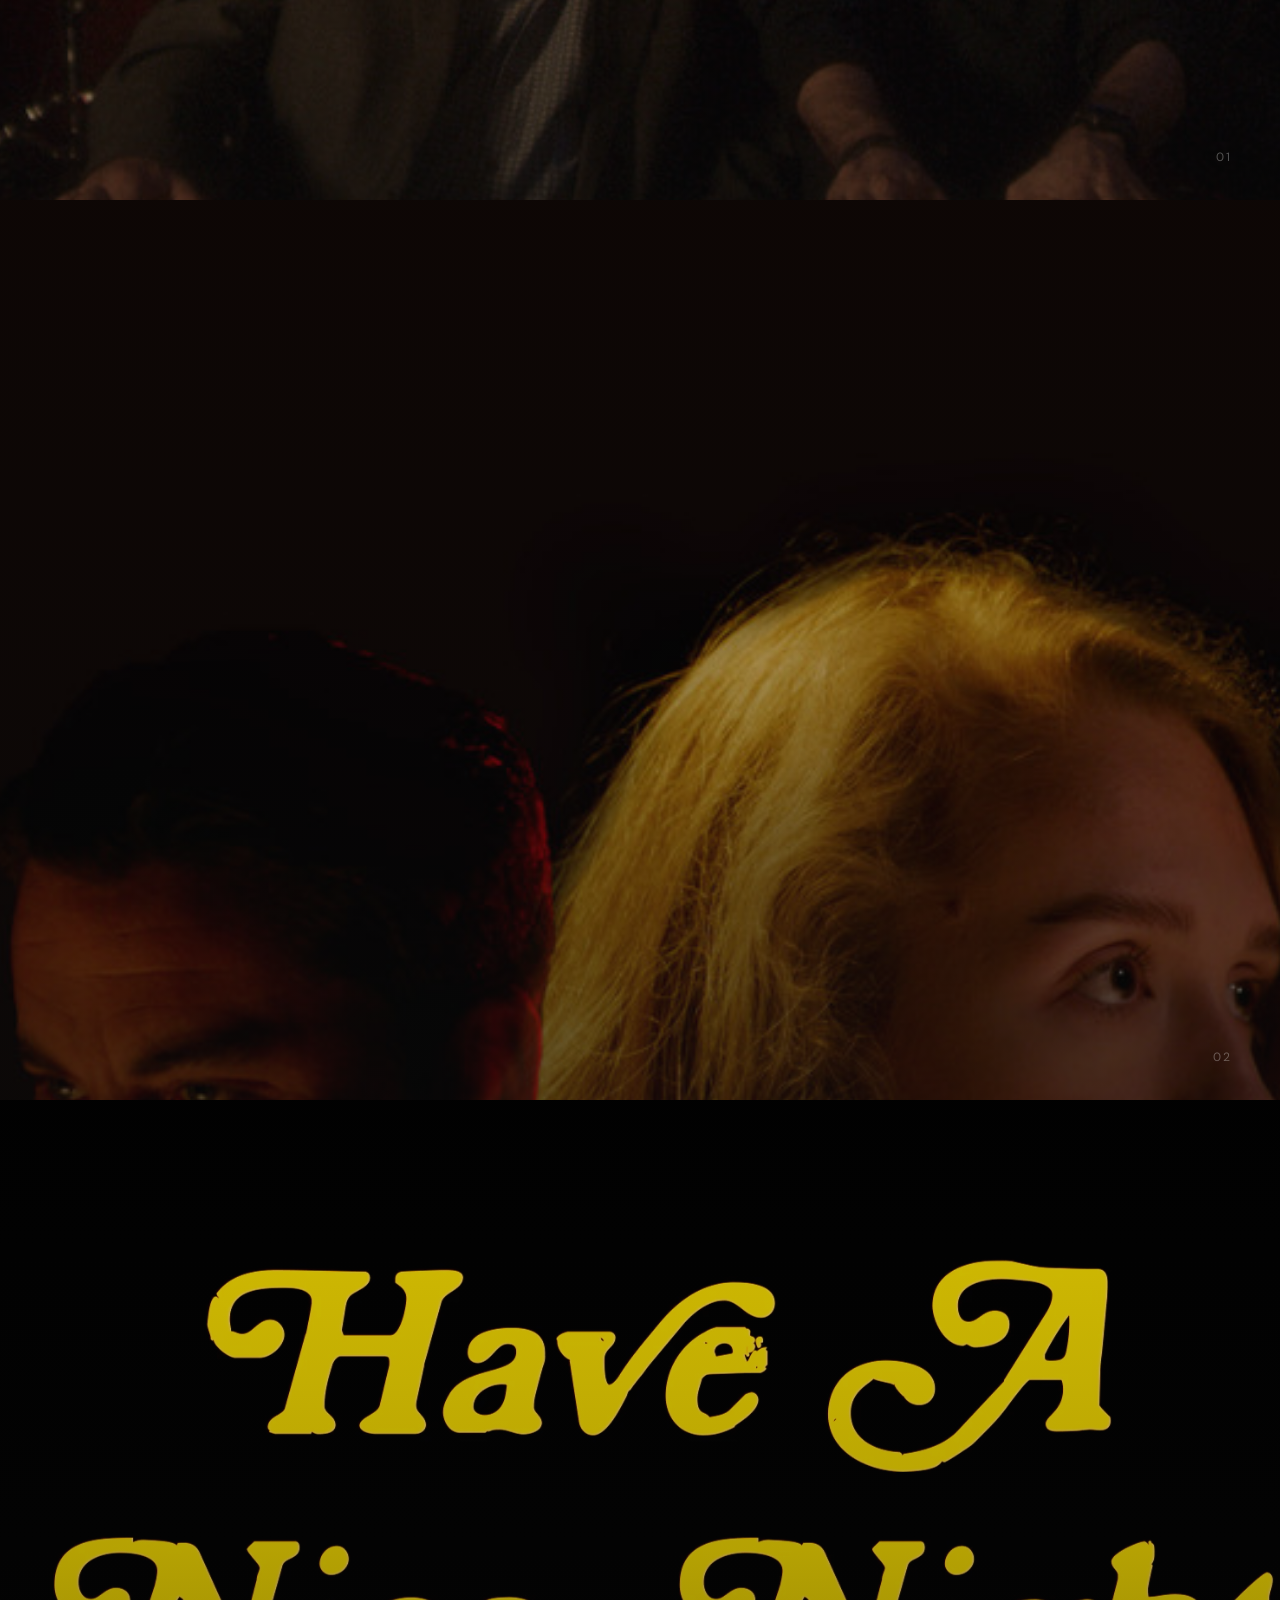
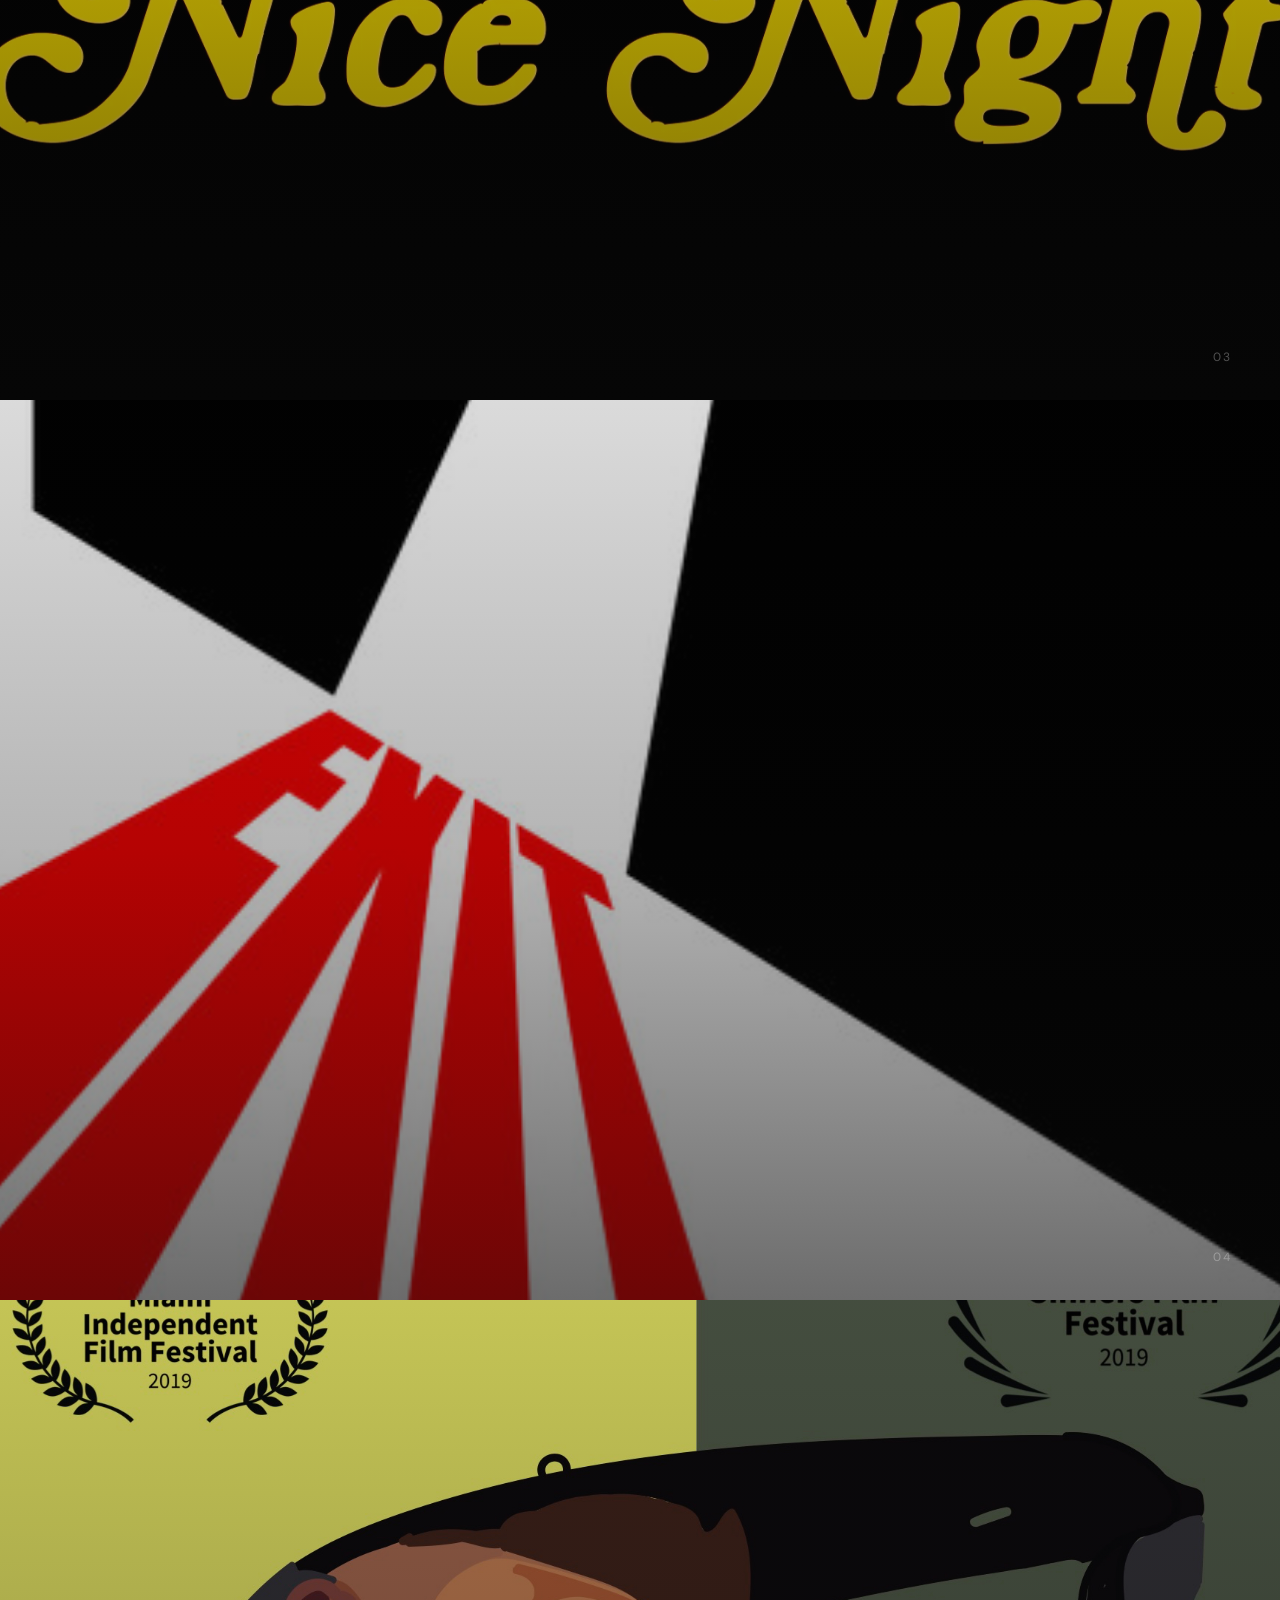
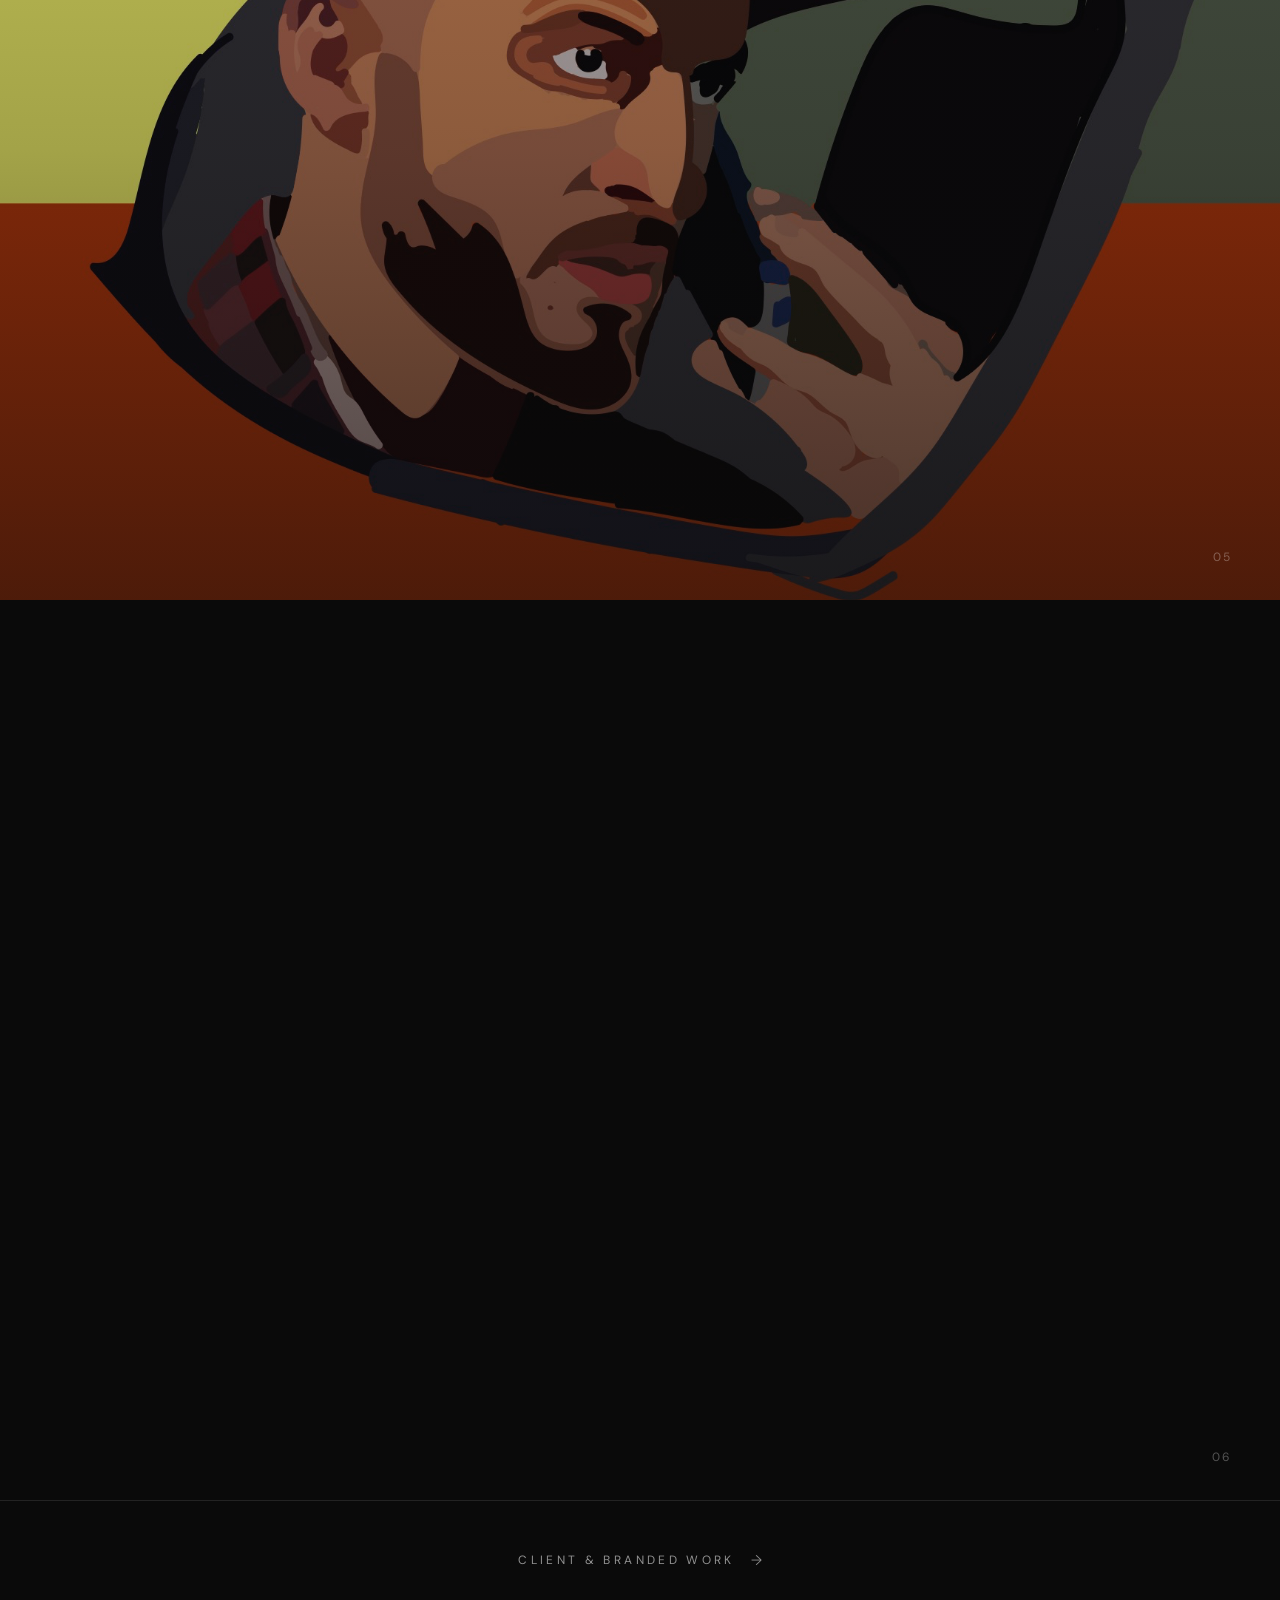
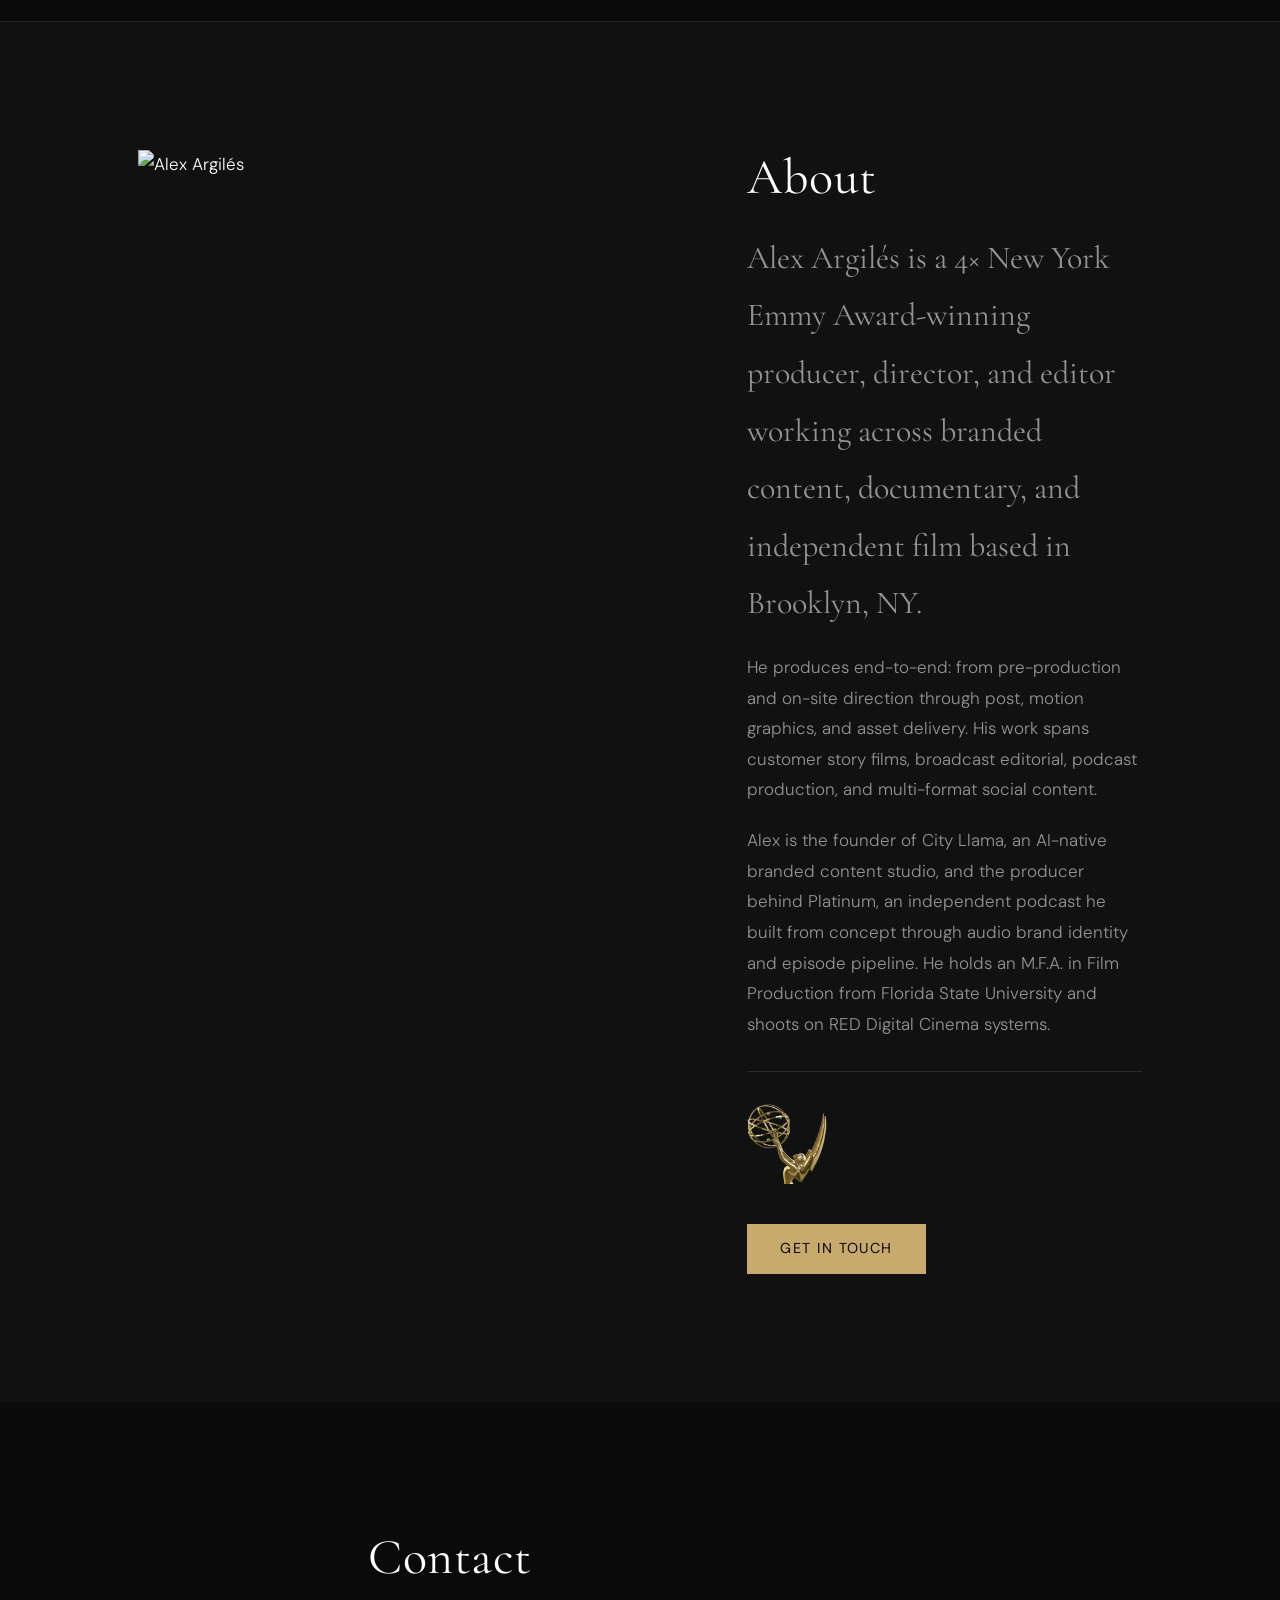
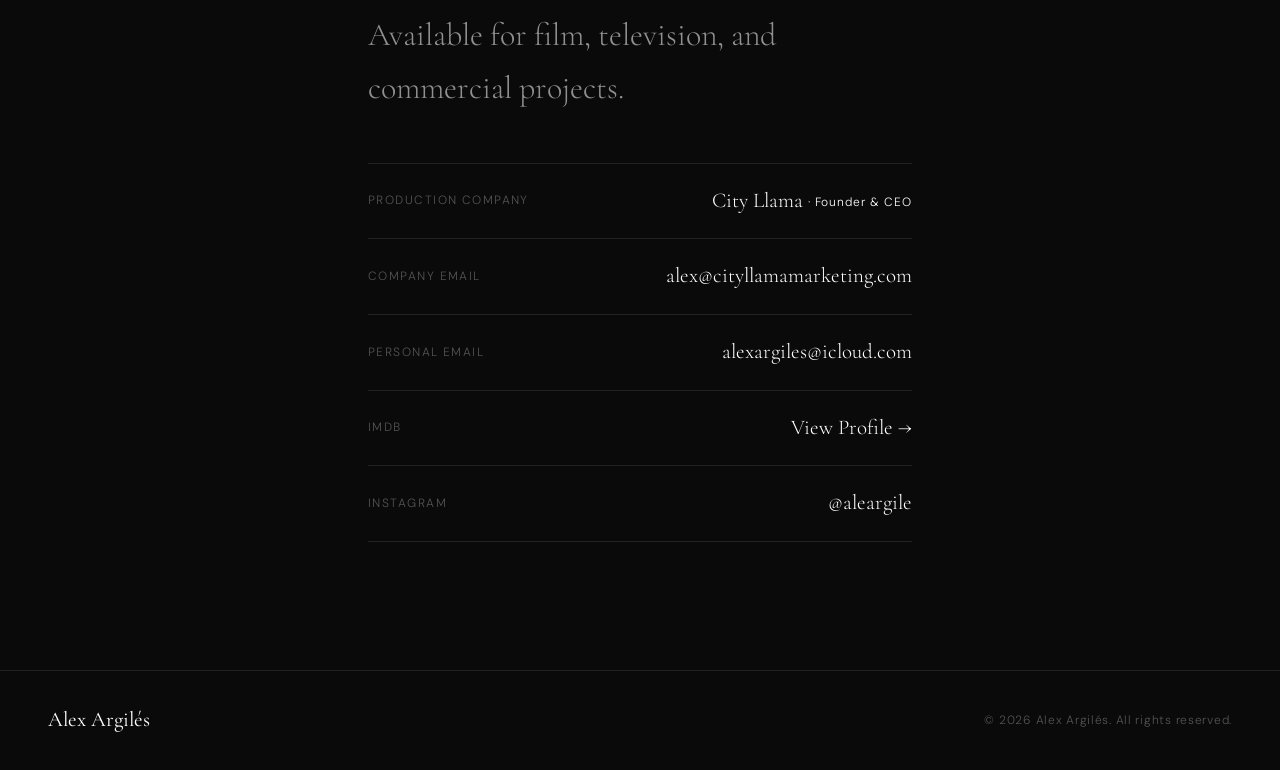
==== commit 6623ecff: "Add password-gated /branded section for client work - Edge middleware gates /branded and /branded.ht" ====
--- a/index.html
+++ b/index.html
@@ -68,8 +68,9 @@
   <div class="nav-overlay" id="nav-overlay" aria-hidden="true">
     <ul class="nav-overlay__links" role="list">
       <li><a href="#work"    class="nav-overlay__link" data-label="01">Work</a></li>
-      <li><a href="#about"   class="nav-overlay__link" data-label="02">About</a></li>
-      <li><a href="#contact" class="nav-overlay__link" data-label="03">Contact</a></li>
+      <li><a href="/branded" class="nav-overlay__link" data-label="02">Branded</a></li>
+      <li><a href="#about"   class="nav-overlay__link" data-label="03">About</a></li>
+      <li><a href="#contact" class="nav-overlay__link" data-label="04">Contact</a></li>
     </ul>
     <p class="nav-overlay__location">New York City</p>
   </div>
@@ -258,6 +259,14 @@
     </section>
 
     <!-- ============================================================
+         BRANDED — quiet entry point, kept outside the film reel
+    ============================================================ -->
+    <a href="/branded" class="branded-entry" data-cursor-label="ENTER">
+      <span class="branded-entry__label">Client &amp; Branded Work</span>
+      <span class="branded-entry__arrow" aria-hidden="true">&rarr;</span>
+    </a>
+
+    <!-- ============================================================
          ABOUT
     ============================================================ -->
     <section class="section about" id="about">
--- a/css/style.css
+++ b/css/style.css
@@ -724,6 +724,42 @@
    ABOUT
 ============================================================ */
 .about { background: var(--color-bg-subtle); }
+
+/* ============================================================
+   BRANDED ENTRY — thin band between the work reel and About
+============================================================ */
+.branded-entry {
+  display: flex;
+  align-items: center;
+  justify-content: center;
+  gap: var(--space-4);
+  padding-block: clamp(var(--space-8), 5vw, var(--space-12));
+  border-top: var(--border);
+  border-bottom: var(--border);
+  text-decoration: none;
+  color: var(--color-text-muted);
+  transition: color var(--dur-base) var(--ease-out),
+              background var(--dur-base) var(--ease-out);
+}
+
+.branded-entry:hover {
+  color: var(--color-accent);
+  background: rgba(255, 255, 255, 0.02);
+}
+
+.branded-entry__label {
+  font-size: var(--text-xs);
+  font-weight: 400;
+  letter-spacing: 0.28em;
+  text-transform: uppercase;
+}
+
+.branded-entry__arrow {
+  font-size: var(--text-sm);
+  transition: transform var(--dur-base) var(--ease-out);
+}
+
+.branded-entry:hover .branded-entry__arrow { transform: translateX(6px); }
 
 .about__grid {
   display: grid;
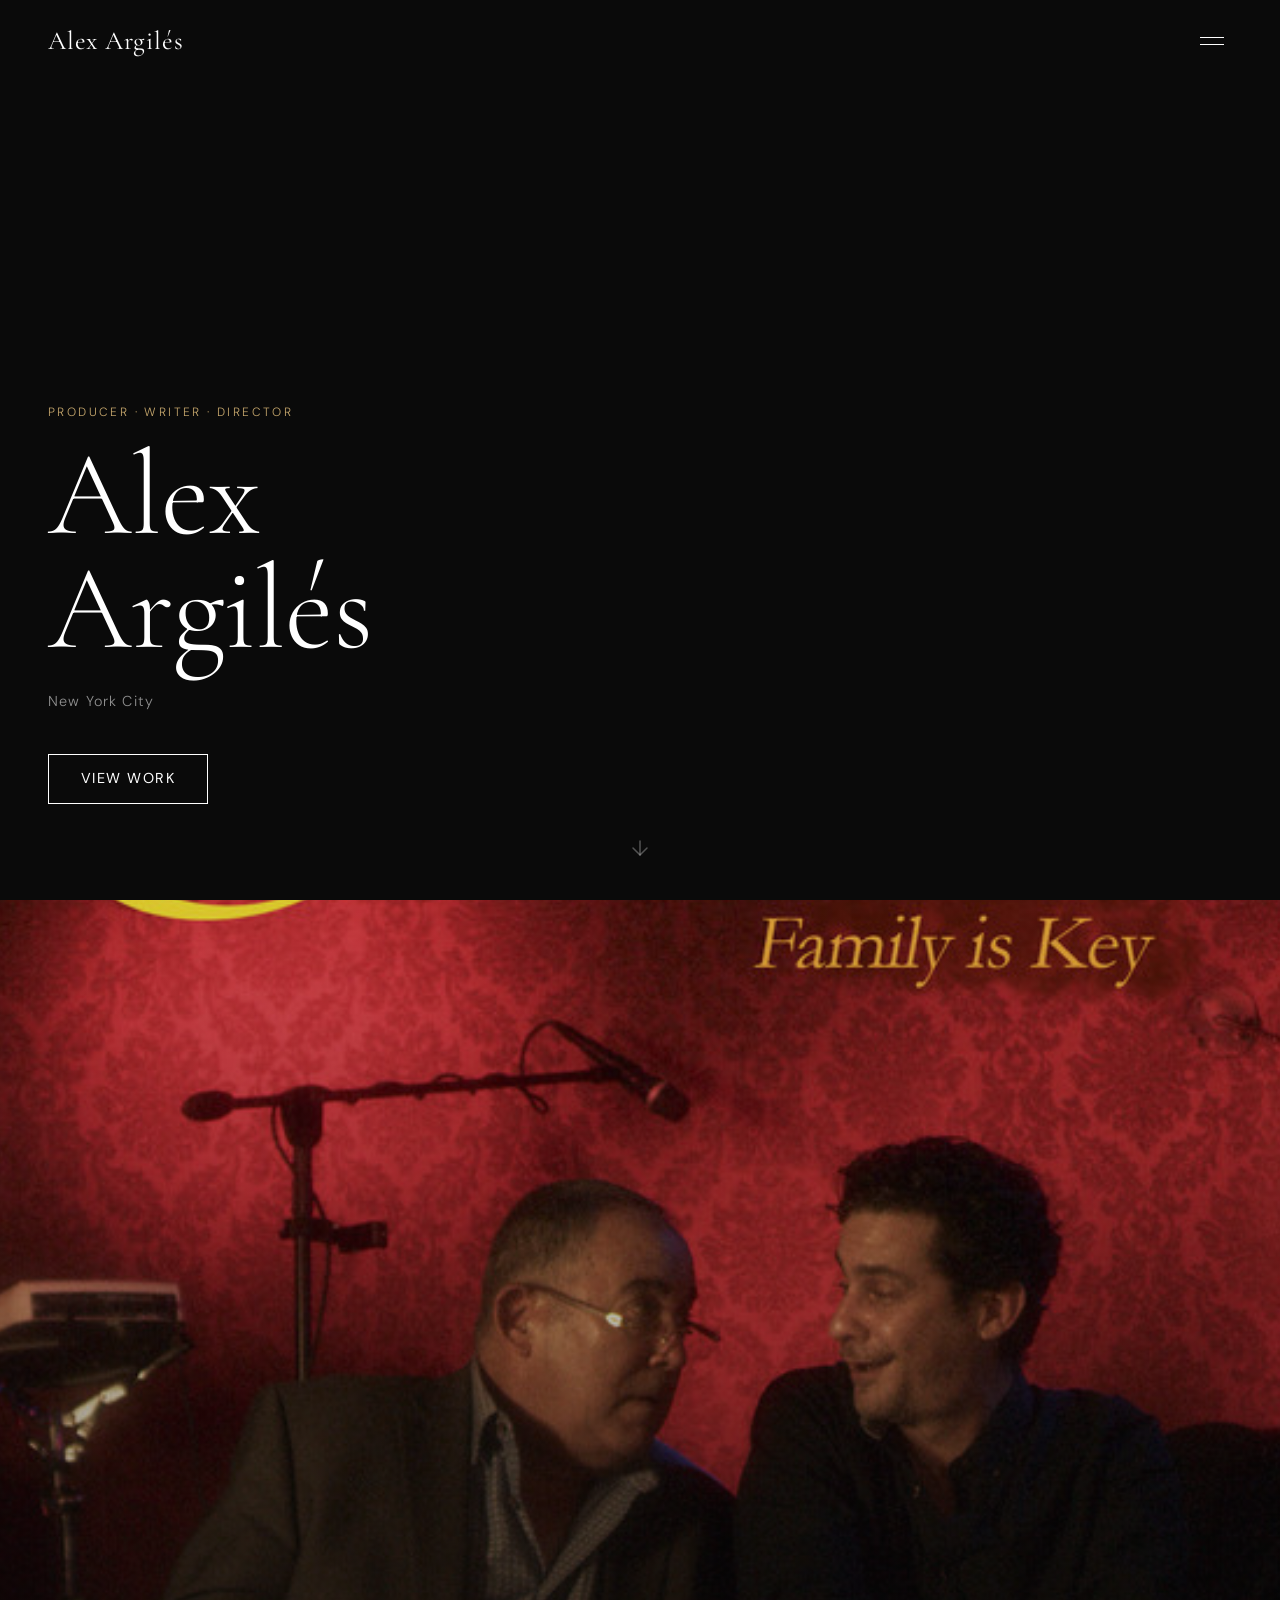
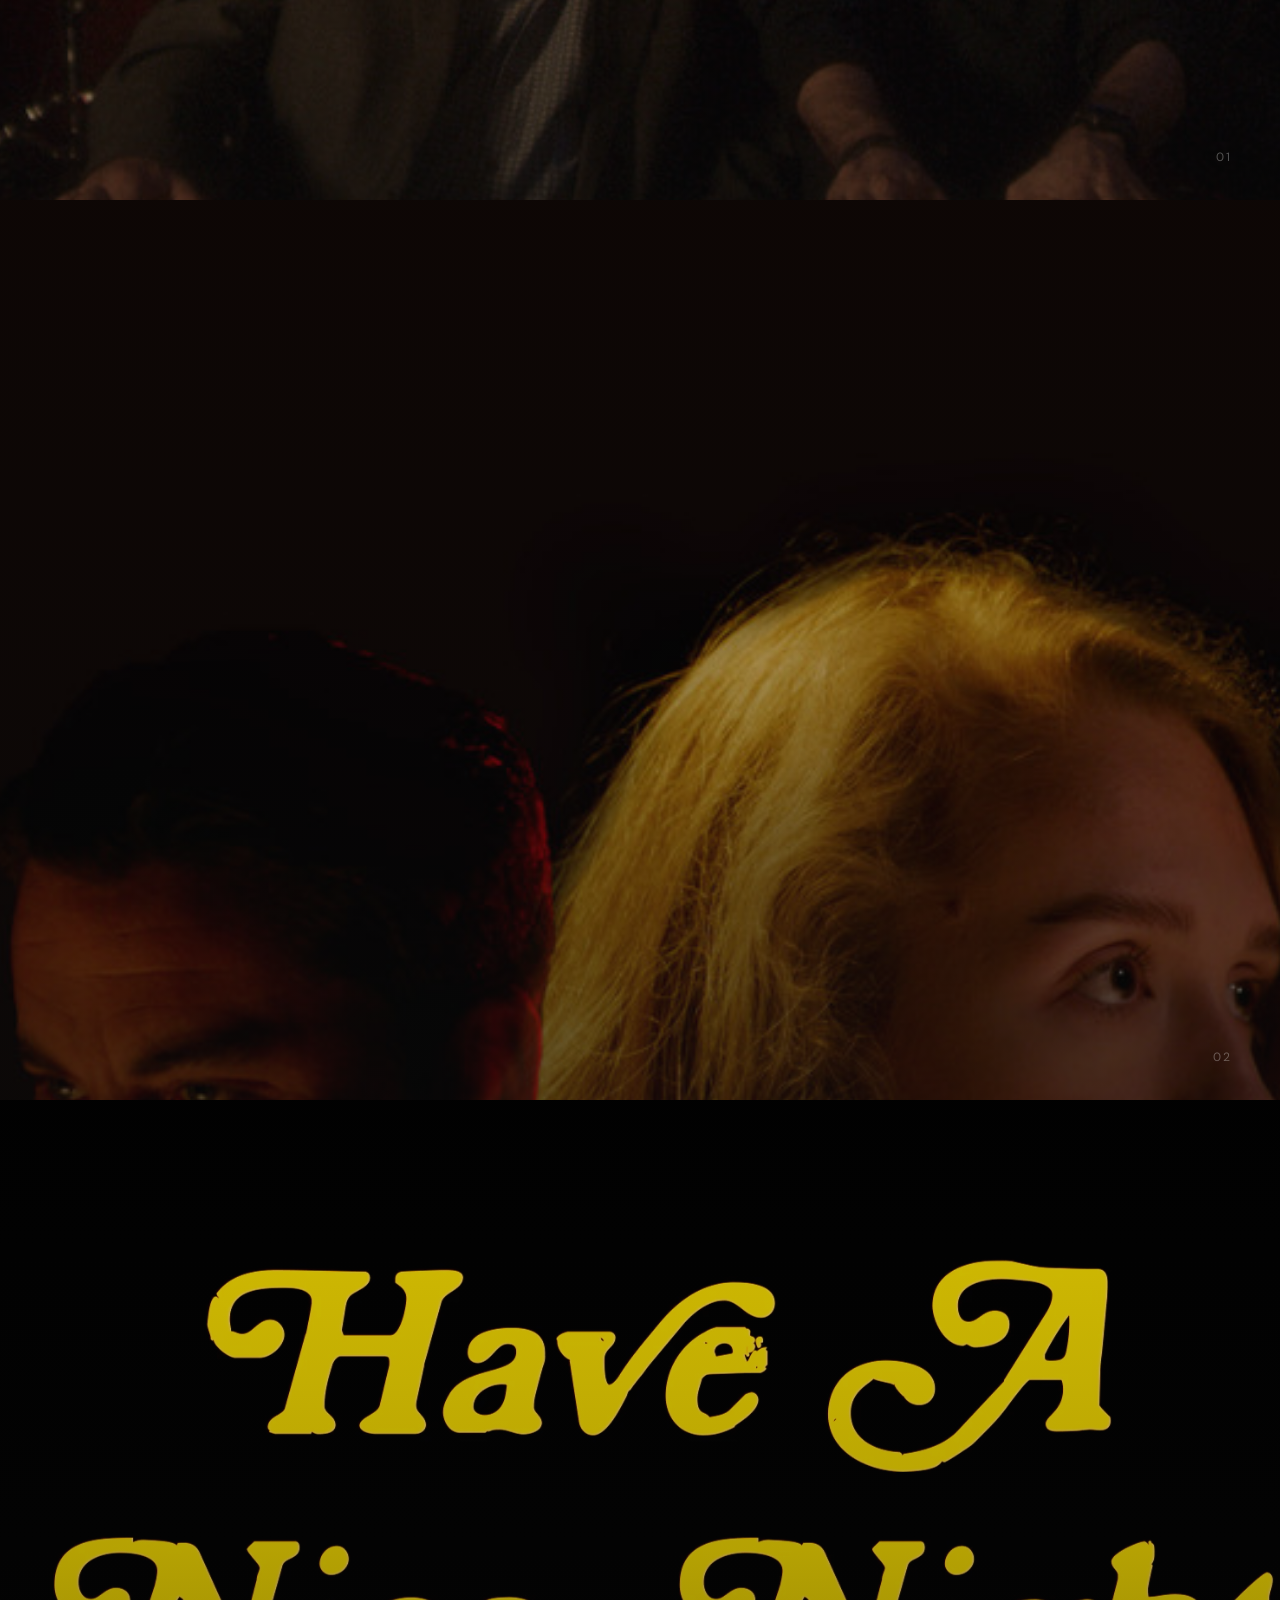
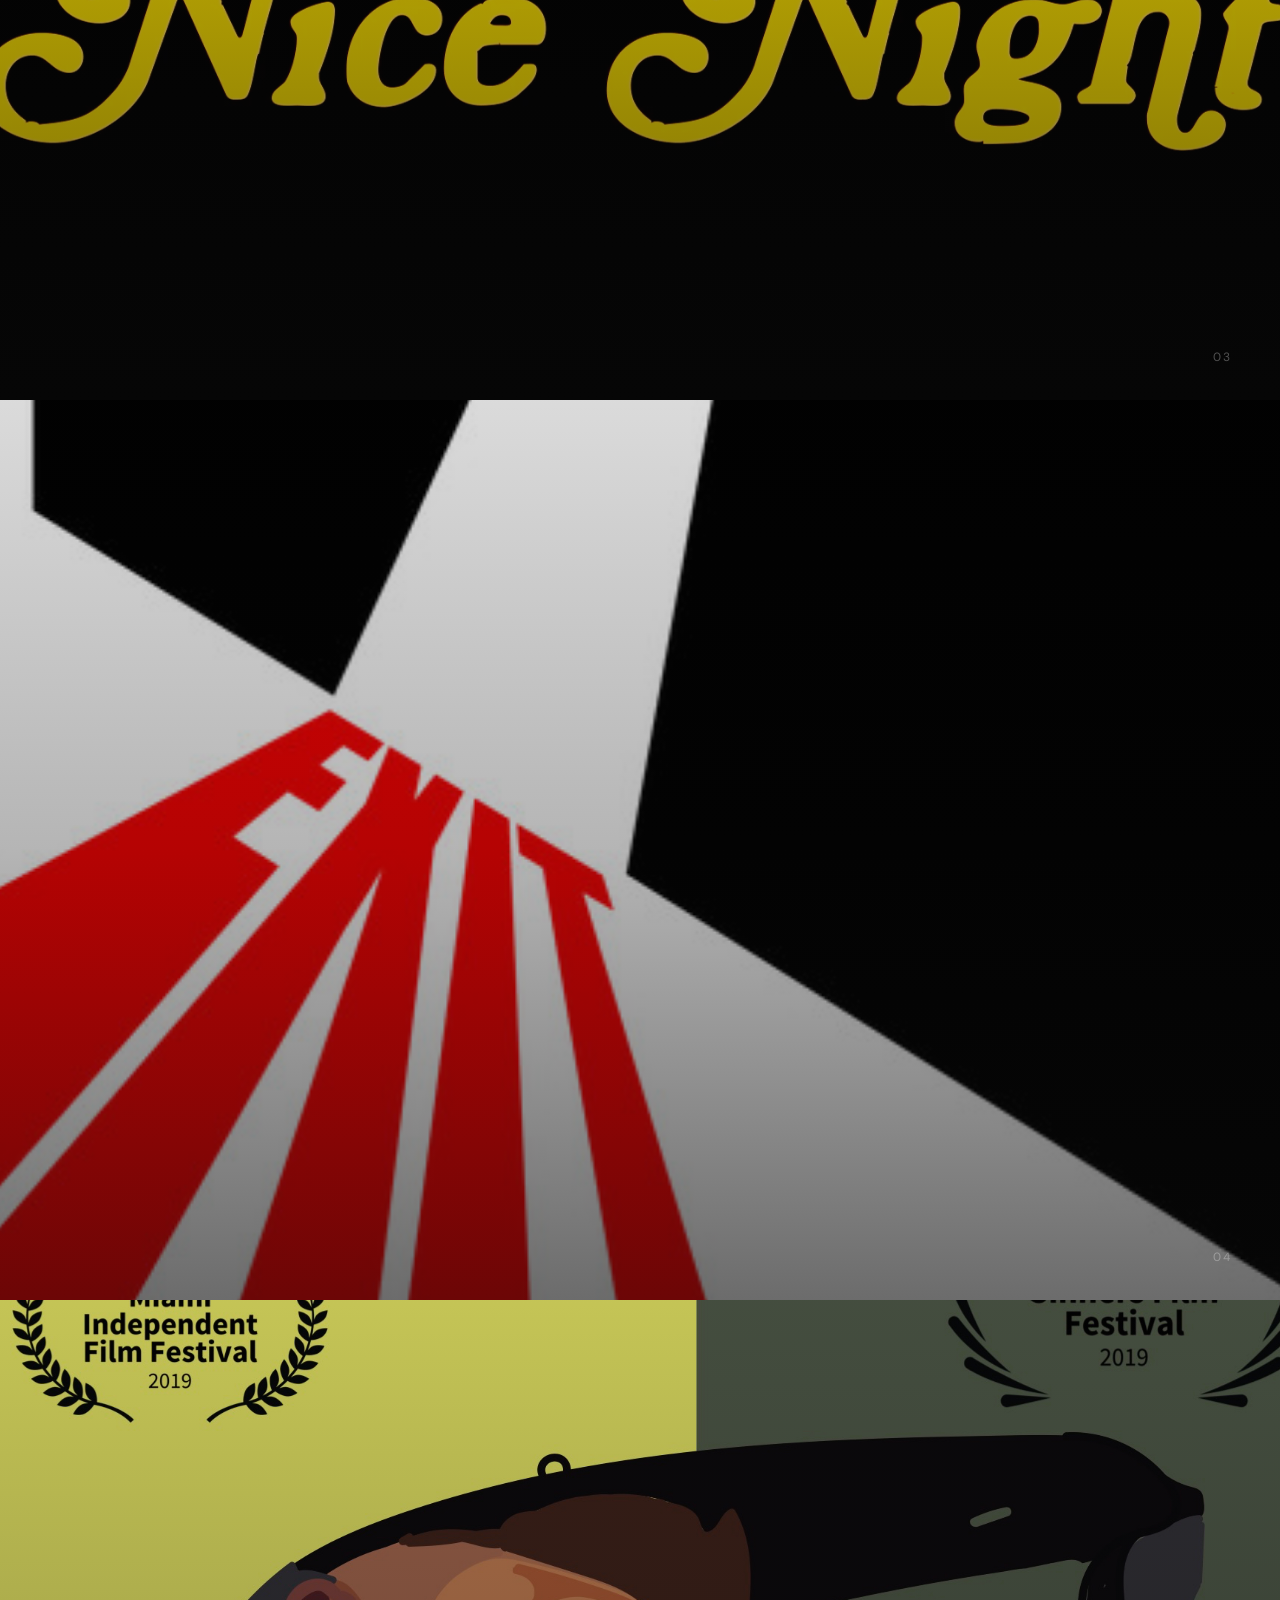
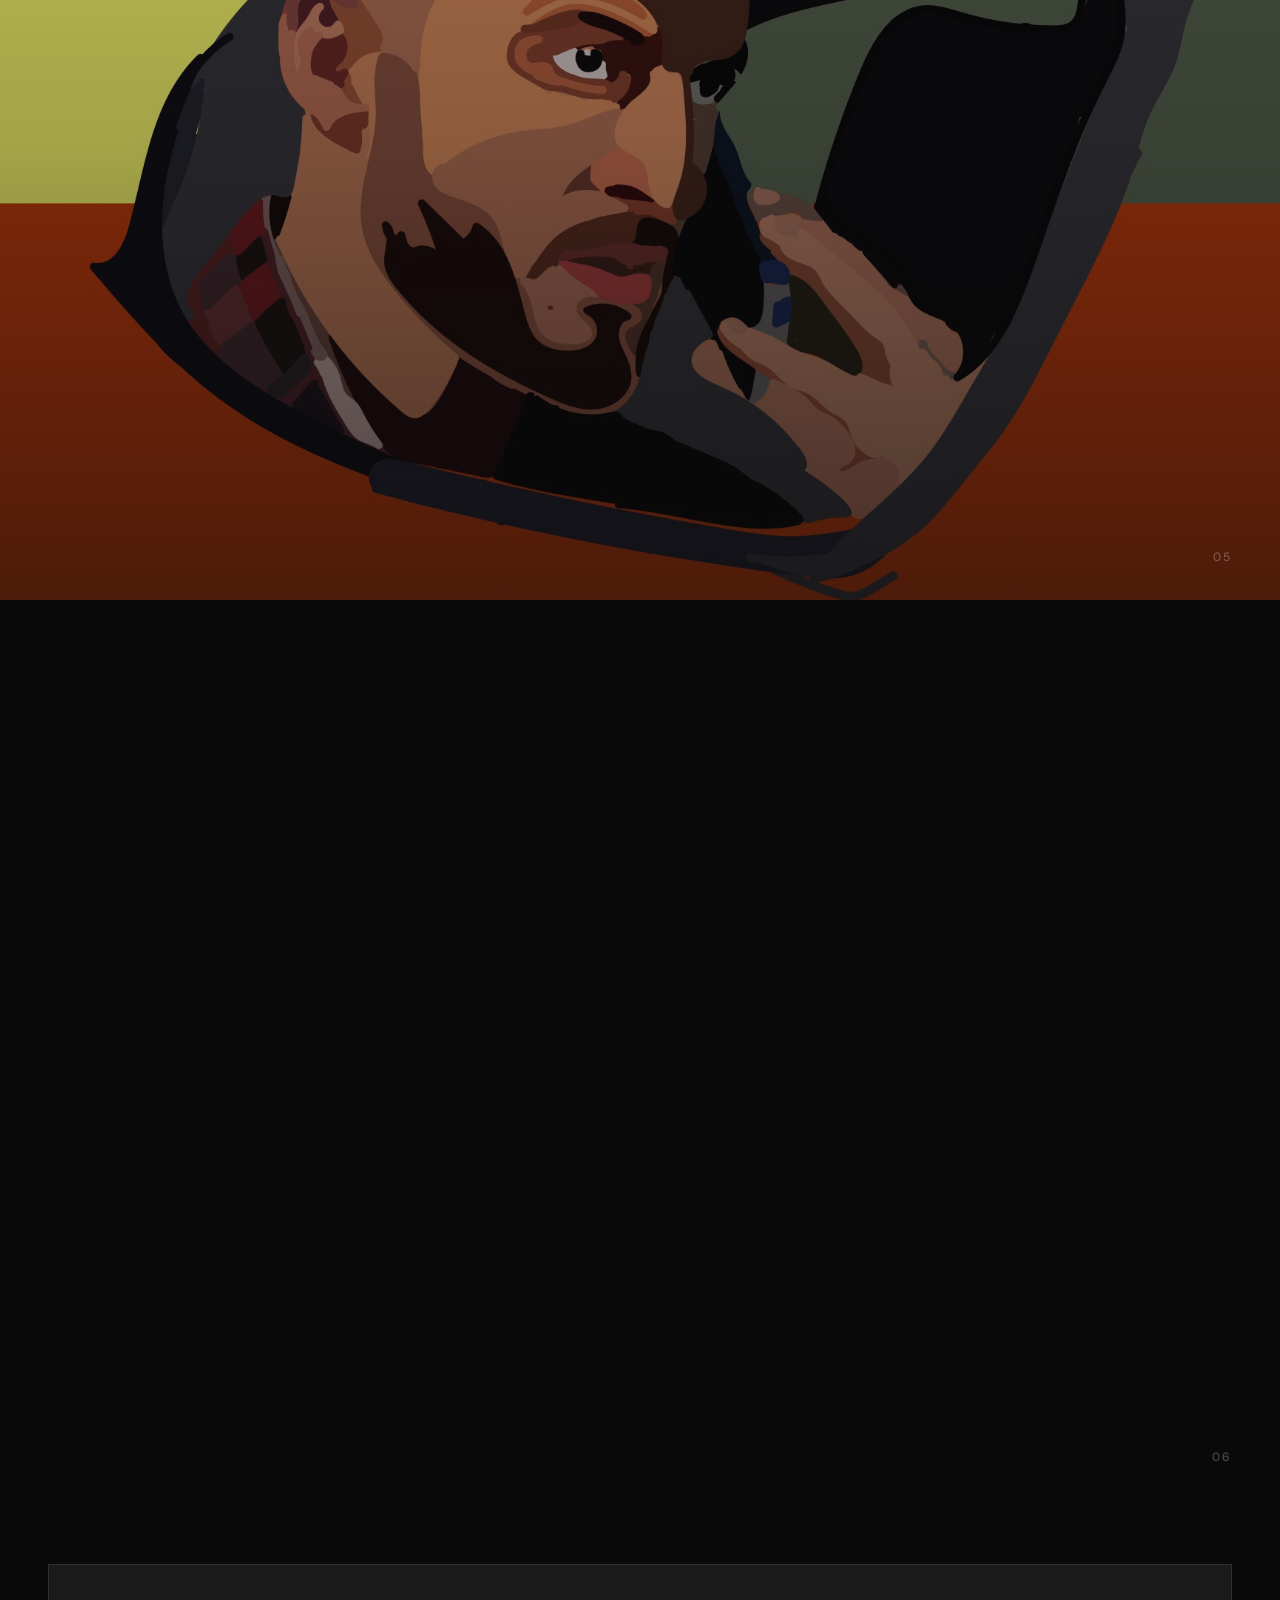
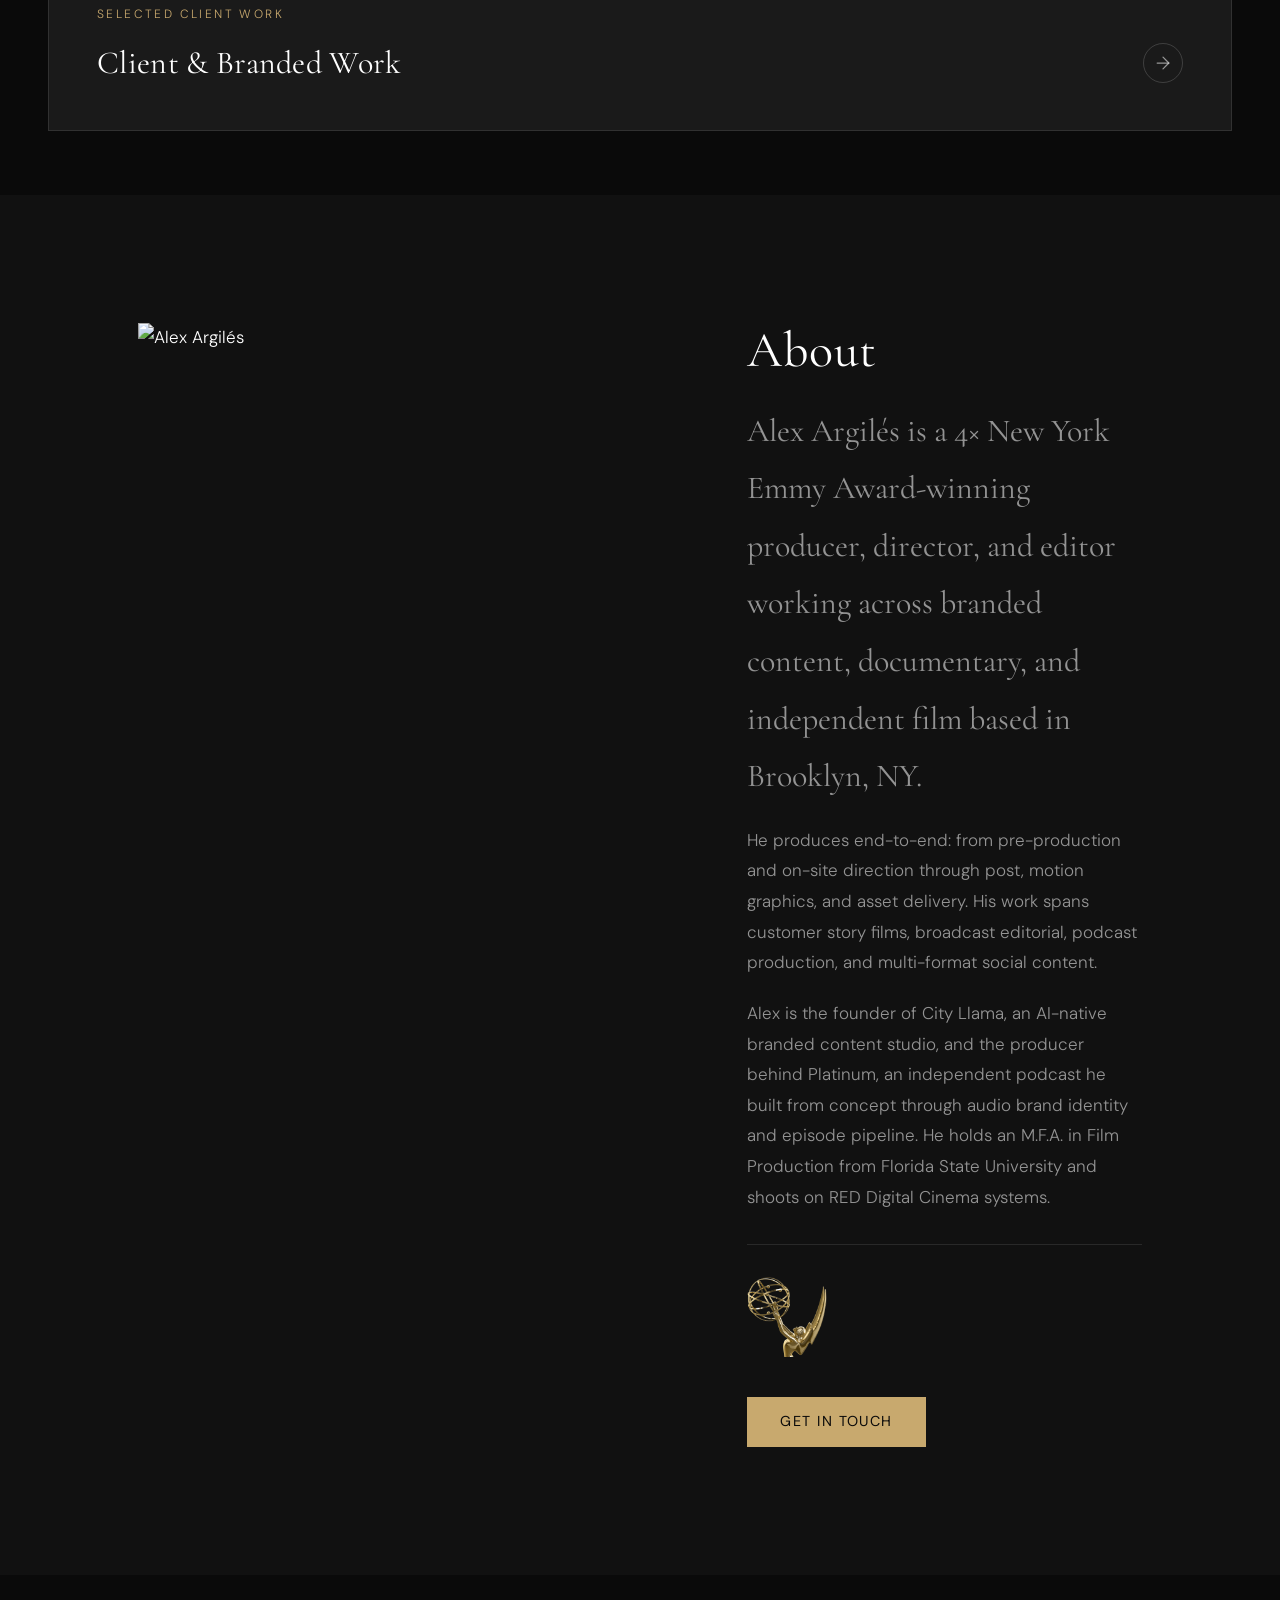
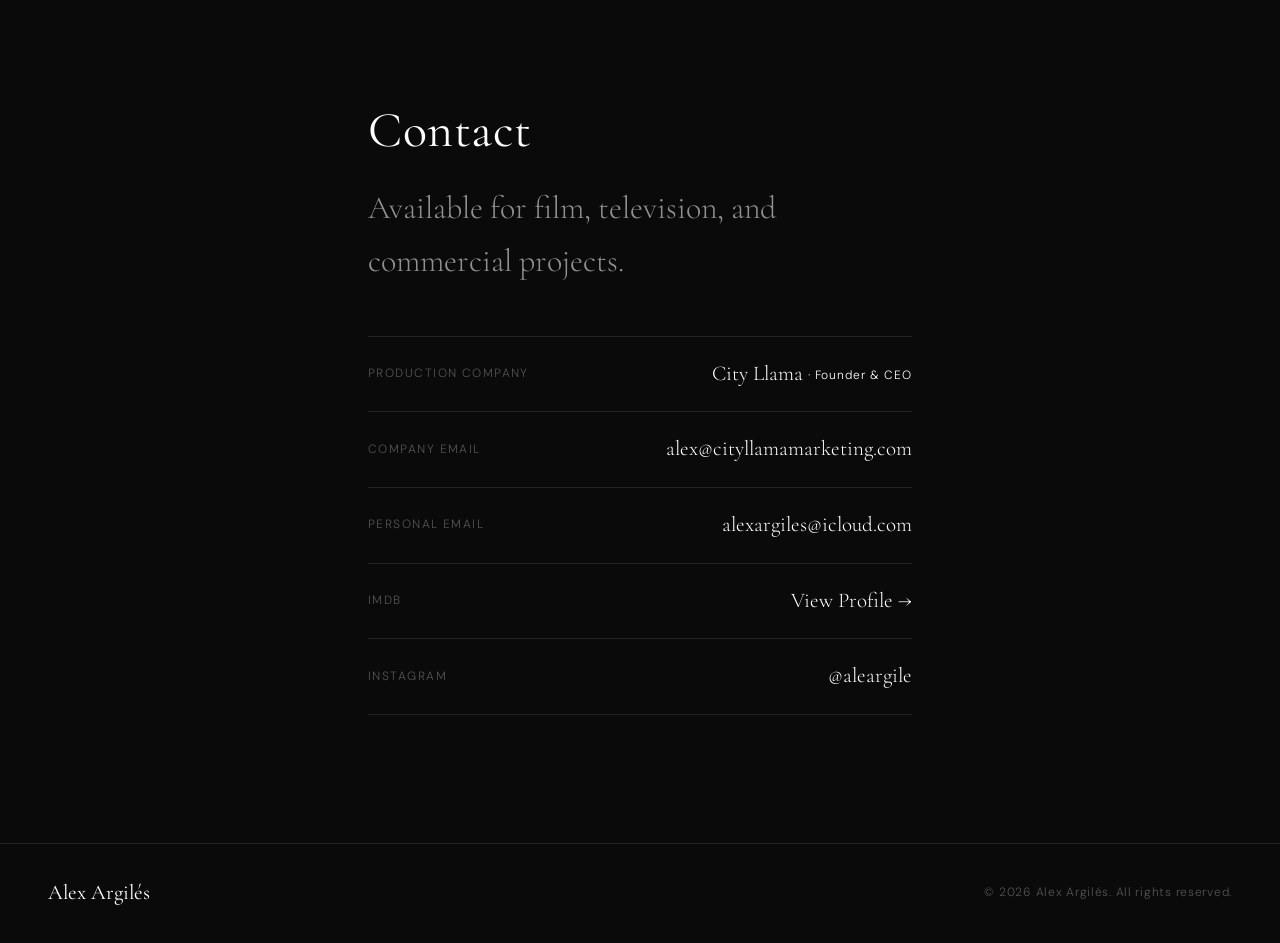
==== commit 1e9eeb79: "Replace homepage Branded link with a visible teaser card Swaps the thin text-only band between the w" ====
--- a/index.html
+++ b/index.html
@@ -259,12 +259,26 @@
     </section>
 
     <!-- ============================================================
-         BRANDED — quiet entry point, kept outside the film reel
-    ============================================================ -->
-    <a href="/branded" class="branded-entry" data-cursor-label="ENTER">
-      <span class="branded-entry__label">Client &amp; Branded Work</span>
-      <span class="branded-entry__arrow" aria-hidden="true">&rarr;</span>
-    </a>
+         BRANDED — entry point into the client/branded section,
+         deliberately not styled as a 7th film (no index badge,
+         contained card instead of a full-viewport panel)
+    ============================================================ -->
+    <section class="branded-teaser">
+      <div class="container">
+        <a href="/branded" class="branded-teaser__card" data-cursor-label="ENTER">
+          <p class="branded-teaser__eyebrow">Selected Client Work</p>
+          <div class="branded-teaser__row">
+            <h3 class="branded-teaser__title">Client &amp; Branded Work</h3>
+            <span class="branded-teaser__arrow" aria-hidden="true">
+              <svg width="20" height="20" viewBox="0 0 24 24" fill="none" stroke="currentColor" stroke-width="1.5" stroke-linecap="round" stroke-linejoin="round">
+                <line x1="5" y1="12" x2="19" y2="12"/>
+                <polyline points="12 5 19 12 12 19"/>
+              </svg>
+            </span>
+          </div>
+        </a>
+      </div>
+    </section>
 
     <!-- ============================================================
          ABOUT
--- a/css/style.css
+++ b/css/style.css
@@ -726,40 +726,94 @@
 .about { background: var(--color-bg-subtle); }
 
 /* ============================================================
-   BRANDED ENTRY — thin band between the work reel and About
-============================================================ */
-.branded-entry {
+   BRANDED TEASER — card entry point between the work reel and
+   About. Deliberately reads as "a separate section," not a 7th
+   film: no index badge, contained card rather than a full-bleed
+   panel, lighter surface instead of the reel's pure black.
+============================================================ */
+.branded-teaser {
+  padding-block: clamp(var(--space-10), 6vw, var(--space-16));
+  background: var(--color-bg);
+}
+
+.branded-teaser__card {
+  display: block;
+  padding: clamp(var(--space-6), 4vw, var(--space-10)) clamp(var(--space-6), 5vw, var(--space-12));
+  background: var(--color-surface);
+  border: var(--border);
+  text-decoration: none;
+  color: var(--color-text);
+  transition: border-color var(--dur-base) var(--ease-out),
+              background var(--dur-base) var(--ease-out),
+              transform var(--dur-base) var(--ease-out),
+              box-shadow var(--dur-base) var(--ease-out);
+}
+
+.branded-teaser__card:hover {
+  border-color: rgba(200, 169, 110, 0.45);
+  background: #1f1f1f;
+  transform: translateY(-2px);
+  box-shadow: 0 12px 32px rgba(0, 0, 0, 0.35);
+}
+
+.branded-teaser__eyebrow {
+  font-family: var(--font-sans);
+  font-size: var(--text-xs);
+  letter-spacing: 0.2em;
+  text-transform: uppercase;
+  color: var(--color-accent);
+  margin-bottom: var(--space-3);
+}
+
+.branded-teaser__row {
   display: flex;
   align-items: center;
-  justify-content: center;
+  justify-content: space-between;
   gap: var(--space-4);
-  padding-block: clamp(var(--space-8), 5vw, var(--space-12));
-  border-top: var(--border);
-  border-bottom: var(--border);
-  text-decoration: none;
+}
+
+.branded-teaser__title {
+  font-family: var(--font-serif);
+  font-weight: 400;
+  font-size: var(--text-xl);
+  letter-spacing: 0.01em;
+  position: relative;
+  display: inline-block;
+}
+
+/* Underline reveal on hover, independent of the card's own border cue */
+.branded-teaser__title::after {
+  content: '';
+  position: absolute;
+  left: 0;
+  right: 100%;
+  bottom: -4px;
+  height: 1px;
+  background: var(--color-accent);
+  transition: right var(--dur-slow) var(--ease-out);
+}
+
+.branded-teaser__card:hover .branded-teaser__title::after { right: 0; }
+
+.branded-teaser__arrow {
+  flex-shrink: 0;
+  display: grid;
+  place-items: center;
+  width: 40px;
+  height: 40px;
+  border: 1px solid rgba(255, 255, 255, 0.16);
+  border-radius: 50%;
   color: var(--color-text-muted);
-  transition: color var(--dur-base) var(--ease-out),
-              background var(--dur-base) var(--ease-out);
-}
-
-.branded-entry:hover {
+  transition: transform var(--dur-base) var(--ease-out),
+              border-color var(--dur-base) var(--ease-out),
+              color var(--dur-base) var(--ease-out);
+}
+
+.branded-teaser__card:hover .branded-teaser__arrow {
+  transform: translateX(4px);
+  border-color: var(--color-accent);
   color: var(--color-accent);
-  background: rgba(255, 255, 255, 0.02);
-}
-
-.branded-entry__label {
-  font-size: var(--text-xs);
-  font-weight: 400;
-  letter-spacing: 0.28em;
-  text-transform: uppercase;
-}
-
-.branded-entry__arrow {
-  font-size: var(--text-sm);
-  transition: transform var(--dur-base) var(--ease-out);
-}
-
-.branded-entry:hover .branded-entry__arrow { transform: translateX(6px); }
+}
 
 .about__grid {
   display: grid;
